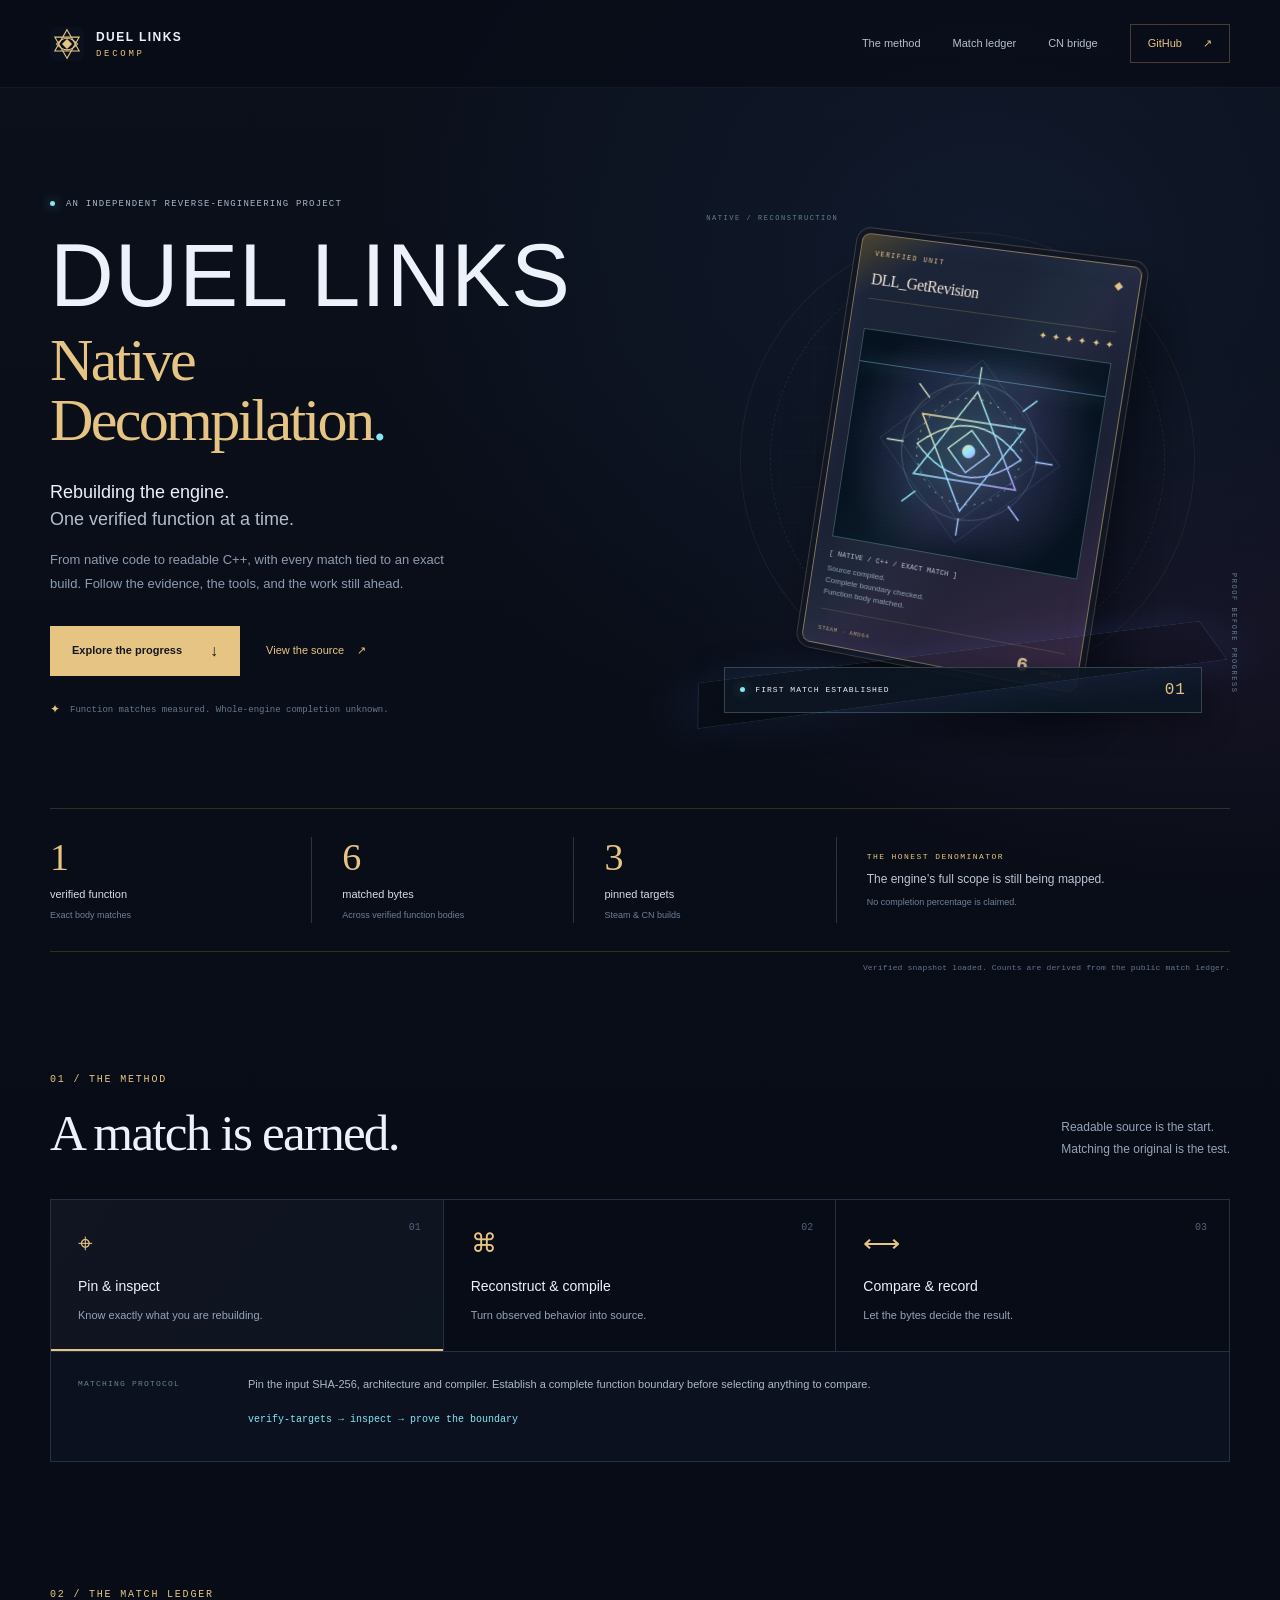
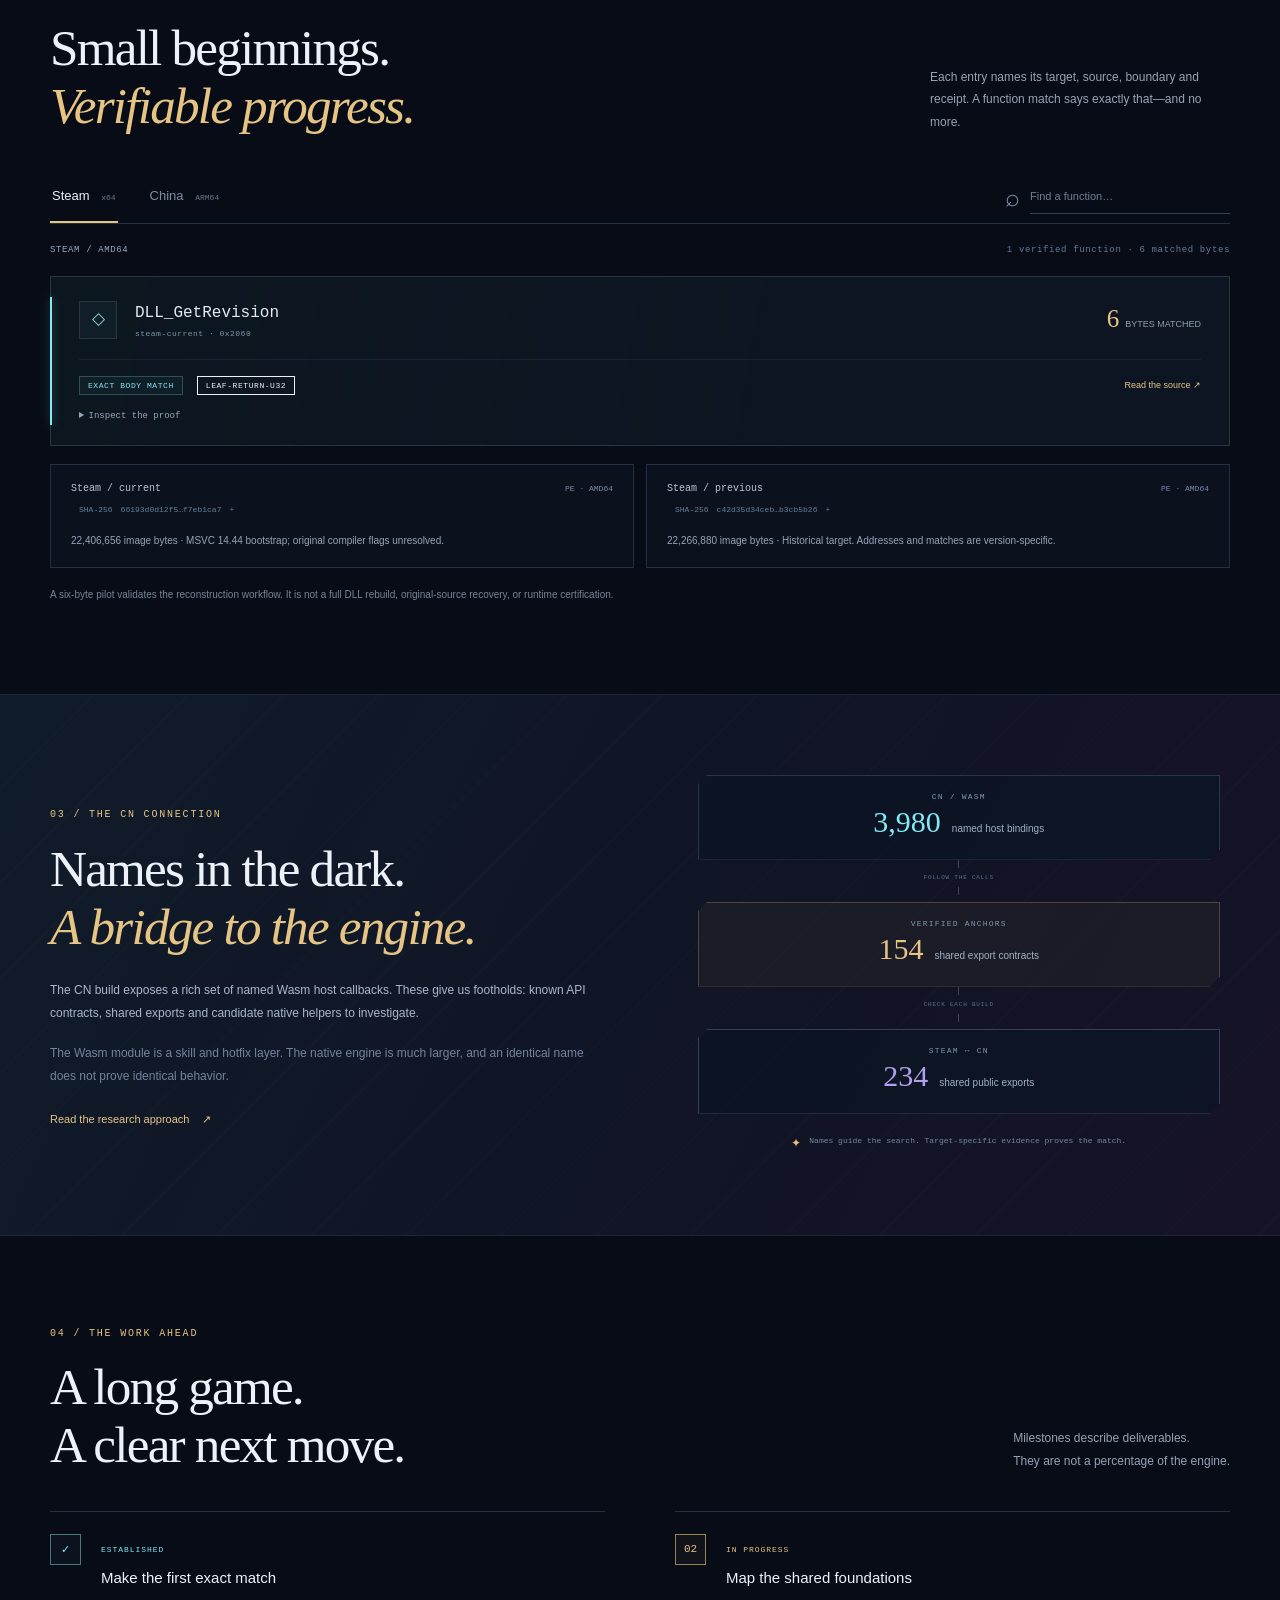
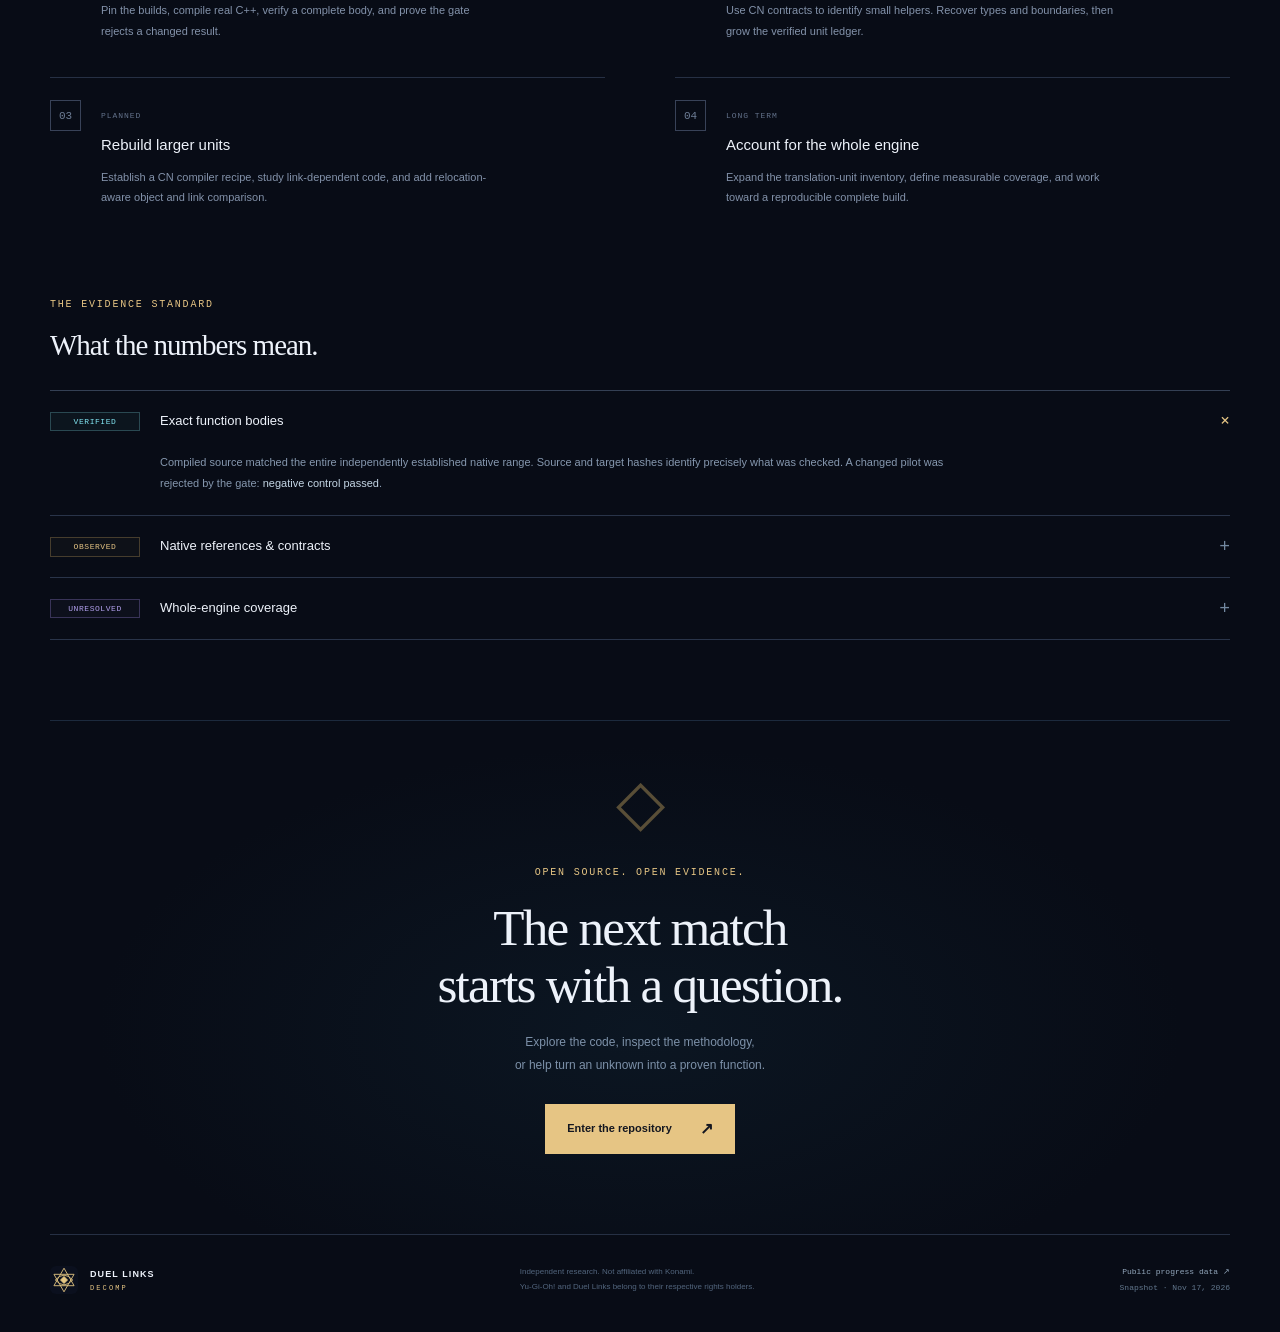
==== site/index.html @ ac3aea59 "Bootstrap native matching and public progress site" ====
<!doctype html>
<html lang="en">
<head>
  <meta charset="utf-8">
  <meta name="viewport" content="width=device-width, initial-scale=1">
  <meta name="theme-color" content="#080c16">
  <meta name="description" content="An independent, evidence-led reconstruction of the Duel Links native engine. Follow exact function matches, pinned targets, and the CN/Wasm research bridge.">
  <title>Duel Links · Native Decompilation</title>
  <link rel="icon" href="./mark.svg" type="image/svg+xml">
  <link rel="stylesheet" href="./style.css">
  <script src="./app.js" defer></script>
</head>
<body>
  <a class="skip-link" href="#main">Skip to content</a>
  <header class="site-header">
    <a class="wordmark" href="#" aria-label="Duel Links Decomp home"><img src="./mark.svg" alt="" width="34" height="34"><span>DUEL LINKS <b>DECOMP</b></span></a>
    <nav aria-label="Main navigation"><a href="#method">The method</a><a href="#ledger">Match ledger</a><a href="#bridge">CN bridge</a><a class="nav-github repo-link" href="https://github.com/ElderLich/Duel-Links-Decomp">GitHub <span aria-hidden="true">↗</span></a></nav>
  </header>

  <main id="main">
    <section class="hero section-shell" aria-labelledby="hero-title">
      <div class="hero-copy">
        <div class="eyebrow"><span class="status-light"></span> An independent reverse-engineering project</div>
        <h1 id="hero-title">DUEL LINKS<span>Native<br>Decompilation<span class="title-period">.</span></span></h1>
        <p class="hero-intro">Rebuilding the engine.<br><strong>One verified function at a time.</strong></p>
        <p class="hero-description">From native code to readable C++, with every match tied to an exact build. Follow the evidence, the tools, and the work still ahead.</p>
        <div class="hero-actions"><a class="button button-gold" href="#ledger">Explore the progress <span aria-hidden="true">↓</span></a><a class="text-link repo-link" href="https://github.com/ElderLich/Duel-Links-Decomp">View the source <span aria-hidden="true">↗</span></a></div>
        <div class="hero-footnote"><span class="tiny-cross" aria-hidden="true">✦</span> Function matches measured. Whole-engine completion unknown.</div>
      </div>
      <div class="hero-art" aria-hidden="true">
        <div class="orbit orbit-one"></div><div class="orbit orbit-two"></div>
        <div class="coordinate coordinate-a">NATIVE / RECONSTRUCTION</div><div class="coordinate coordinate-b">PROOF BEFORE PROGRESS</div>
        <div class="duel-card">
          <div class="card-top"><span>VERIFIED UNIT</span><span class="card-diamond">◆</span></div>
          <div class="card-title">DLL_GetRevision</div>
          <div class="card-stars">✦ ✦ ✦ ✦ ✦ ✦</div>
          <div class="card-illustration">
            <svg viewBox="0 0 300 300" role="presentation"><defs><linearGradient id="sigil" x1="0" y1="0" x2="1" y2="1"><stop stop-color="#f4d995"/><stop offset=".5" stop-color="#8feaff"/><stop offset="1" stop-color="#b59bff"/></linearGradient></defs><g fill="none" stroke="url(#sigil)"><path opacity=".22" d="M20 150 150 20l130 130-130 130zM50 150 150 50l100 100-100 100z"/><circle cx="150" cy="150" r="97" opacity=".35"/><circle cx="150" cy="150" r="75" stroke-dasharray="3 9"/><path d="m150 65 74 128H76z" stroke-width="2"/><path d="m150 235-74-128h148z" stroke-width="2"/><path d="M75 150q75-72 150 0-75 72-150 0Z" stroke-width="2"/><path d="m150 120 30 30-30 30-30-30Z" stroke-width="2"/><circle cx="150" cy="150" r="9" fill="url(#sigil)"/><path d="M150 30v25m0 190v25M30 150h25m190 0h25M65 65l18 18m134 134 18 18M65 235l18-18M217 83l18-18" stroke-width="2"/></g></svg>
            <span class="scan-line"></span>
          </div>
          <div class="card-type">[ NATIVE / C++ / EXACT MATCH ]</div>
          <div class="card-description">Source compiled.<br>Complete boundary checked.<br>Function body matched.</div>
          <div class="card-bottom"><span>STEAM · AMD64</span><strong>6 <small>BYTES</small></strong></div>
        </div>
        <div class="art-label"><span class="status-light"></span><span>FIRST MATCH ESTABLISHED</span><b>01</b></div>
      </div>
    </section>

    <section class="stat-strip section-shell" aria-label="Verified project progress">
      <div><span class="stat-number" id="function-count">—</span><span>verified function<span id="function-plural">s</span></span><small>Exact body matches</small></div>
      <div><span class="stat-number" id="byte-count">—</span><span>matched bytes</span><small>Across verified function bodies</small></div>
      <div><span class="stat-number" id="target-count">—</span><span>pinned targets</span><small>Steam &amp; CN builds</small></div>
      <div class="stat-note"><span class="eyebrow">The honest denominator</span><p>The engine’s full scope is still being mapped.</p><small>No completion percentage is claimed.</small></div>
    </section>
    <p id="load-status" class="load-status section-shell" role="status">Loading the verified progress snapshot…</p>
    <noscript><p class="section-shell load-error">Enable JavaScript to inspect the progress ledger, or <a href="./progress.json">read the public snapshot</a>.</p></noscript>

    <section id="method" class="section-shell content-section">
      <div class="section-heading"><div><span class="eyebrow">01 / The method</span><h2>A match is earned.</h2></div><p>Readable source is the start.<br>Matching the original is the test.</p></div>
      <div class="method-grid" role="tablist" aria-label="Explore the matching workflow">
        <button class="method-step active" id="method-tab-0" role="tab" aria-selected="true" aria-controls="method-detail" tabindex="0" data-step="0"><span class="step-index">01</span><span class="step-icon" aria-hidden="true">⌖</span><strong>Pin &amp; inspect</strong><span>Know exactly what you are rebuilding.</span></button>
        <button class="method-step" id="method-tab-1" role="tab" aria-selected="false" aria-controls="method-detail" tabindex="-1" data-step="1"><span class="step-index">02</span><span class="step-icon" aria-hidden="true">⌘</span><strong>Reconstruct &amp; compile</strong><span>Turn observed behavior into source.</span></button>
        <button class="method-step" id="method-tab-2" role="tab" aria-selected="false" aria-controls="method-detail" tabindex="-1" data-step="2"><span class="step-index">03</span><span class="step-icon" aria-hidden="true">⟷</span><strong>Compare &amp; record</strong><span>Let the bytes decide the result.</span></button>
      </div>
      <div class="method-detail" id="method-detail" role="tabpanel" aria-labelledby="method-tab-0"><span class="terminal-label">MATCHING PROTOCOL</span><p id="method-copy">Pin the input SHA-256, architecture and compiler. Establish a complete function boundary before selecting anything to compare.</p><code id="method-command">verify-targets → inspect → prove the boundary</code></div>
    </section>

    <section id="ledger" class="section-shell content-section ledger-section">
      <div class="section-heading"><div><span class="eyebrow">02 / The match ledger</span><h2>Small beginnings.<br><em>Verifiable progress.</em></h2></div><p>Each entry names its target, source, boundary and receipt. A function match says exactly that—and no more.</p></div>
      <div class="ledger-toolbar"><div class="platform-tabs" role="tablist" aria-label="Choose a platform"><button id="steam-tab" class="active" role="tab" aria-selected="true" aria-controls="platform-panel" data-platform="steam">Steam <span>x64</span></button><button id="cn-tab" role="tab" aria-selected="false" aria-controls="platform-panel" tabindex="-1" data-platform="cn">China <span>ARM64</span></button></div><label class="search-box"><span aria-hidden="true">⌕</span><span class="sr-only">Search verified functions</span><input id="unit-search" type="search" placeholder="Find a function…" autocomplete="off"></label></div>
      <div id="platform-panel" role="tabpanel" aria-labelledby="steam-tab">
        <div class="platform-context"><span id="platform-title">Steam / AMD64</span><span id="platform-status">Loading verified units</span></div>
        <div id="unit-list" class="unit-list" aria-live="polite"></div>
        <div id="target-list" class="target-list"></div>
      </div>
      <p class="ledger-note">A six-byte pilot validates the reconstruction workflow. It is not a full DLL rebuild, original-source recovery, or runtime certification.</p>
    </section>

    <section id="bridge" class="bridge-section">
      <div class="section-shell bridge-layout">
        <div class="bridge-copy"><span class="eyebrow">03 / The CN connection</span><h2>Names in the dark.<br><em>A bridge to the engine.</em></h2><p>The CN build exposes a rich set of named Wasm host callbacks. These give us footholds: known API contracts, shared exports and candidate native helpers to investigate.</p><p class="muted">The Wasm module is a skill and hotfix layer. The native engine is much larger, and an identical name does not prove identical behavior.</p><a class="text-link repo-doc-link" data-repo-path="README.md" href="https://github.com/ElderLich/Duel-Links-Decomp/blob/main/README.md">Read the research approach <span aria-hidden="true">↗</span></a></div>
        <div class="bridge-map" aria-label="CN to Steam evidence bridge"><div class="bridge-node node-wasm"><span class="node-id">CN / WASM</span><strong id="binding-count">—</strong><span>named host bindings</span></div><div class="bridge-connector"><span></span><small>FOLLOW THE CALLS</small><span></span></div><div class="bridge-node node-contract"><span class="node-id">VERIFIED ANCHORS</span><strong id="contract-count">—</strong><span>shared export contracts</span></div><div class="bridge-connector"><span></span><small>CHECK EACH BUILD</small><span></span></div><div class="bridge-node node-native"><span class="node-id">STEAM ↔ CN</span><strong id="export-count">—</strong><span>shared public exports</span></div><p class="bridge-caption"><span class="tiny-cross">✦</span> Names guide the search. Target-specific evidence proves the match.</p></div>
      </div>
    </section>

    <section id="roadmap" class="section-shell content-section roadmap-section">
      <div class="section-heading"><div><span class="eyebrow">04 / The work ahead</span><h2>A long game.<br>A clear next move.</h2></div><p>Milestones describe deliverables.<br>They are not a percentage of the engine.</p></div>
      <ol class="roadmap"><li class="done"><span class="roadmap-marker">✓</span><div><span class="phase-label">Established</span><h3>Make the first exact match</h3><p>Pin the builds, compile real C++, verify a complete body, and prove the gate rejects a changed result.</p></div></li><li class="current"><span class="roadmap-marker">02</span><div><span class="phase-label">In progress</span><h3>Map the shared foundations</h3><p>Use CN contracts to identify small helpers. Recover types and boundaries, then grow the verified unit ledger.</p></div></li><li><span class="roadmap-marker">03</span><div><span class="phase-label">Planned</span><h3>Rebuild larger units</h3><p>Establish a CN compiler recipe, study link-dependent code, and add relocation-aware object and link comparison.</p></div></li><li><span class="roadmap-marker">04</span><div><span class="phase-label">Long term</span><h3>Account for the whole engine</h3><p>Expand the translation-unit inventory, define measurable coverage, and work toward a reproducible complete build.</p></div></li></ol>
    </section>

    <section class="section-shell evidence-section" aria-labelledby="evidence-title"><div class="section-heading compact"><div><span class="eyebrow">The evidence standard</span><h2 id="evidence-title">What the numbers mean.</h2></div></div><div class="evidence-ledger"><details open><summary><span class="badge badge-cyan">Verified</span>Exact function bodies<span class="expand-icon">+</span></summary><p>Compiled source matched the entire independently established native range. Source and target hashes identify precisely what was checked. A changed pilot was rejected by the gate: <strong id="negative-status">checking receipt</strong>.</p></details><details><summary><span class="badge badge-gold">Observed</span>Native references &amp; contracts<span class="expand-icon">+</span></summary><p>The reviewed selector table recovered <strong id="reference-count">—</strong> card IDs absent from the earlier comparison view. These are decoded references, not newly certified effects, new releases, or restored C++ functions.</p></details><details><summary><span class="badge badge-purple">Unresolved</span>Whole-engine coverage<span class="expand-icon">+</span></summary><p>The total function inventory, original build recipes and full runtime behavior remain unresolved. No overall completion percentage is published until a defensible denominator exists.</p></details></div></section>

    <section class="section-shell closing-section"><div class="closing-sigil" aria-hidden="true">◇</div><span class="eyebrow">Open source. Open evidence.</span><h2>The next match<br>starts with a question.</h2><p>Explore the code, inspect the methodology,<br>or help turn an unknown into a proven function.</p><a class="button button-gold repo-link" href="https://github.com/ElderLich/Duel-Links-Decomp">Enter the repository <span aria-hidden="true">↗</span></a></section>
  </main>
  <footer class="site-footer section-shell"><a class="wordmark" href="#"><img src="./mark.svg" alt="" width="28" height="28"><span>DUEL LINKS <b>DECOMP</b></span></a><p>Independent research. Not affiliated with Konami.<br>Yu-Gi-Oh! and Duel Links belong to their respective rights holders.</p><div><a href="./progress.json">Public progress data ↗</a><span id="updated-at">Snapshot loading</span></div></footer>
</body>
</html>
---- site/style.css ----
@charset "UTF-8";
:root{color-scheme:dark;--bg:#080c16;--panel:#0e1523;--line:#243043;--muted:#96a3b8;--text:#edf2fa;--gold:#e6c584;--gold-deep:#917346;--cyan:#83e7f4;--purple:#b2a0ed;--mono:Consolas,"SFMono-Regular",monospace;--sans:Inter,"Segoe UI",Arial,sans-serif;--serif:Georgia,"Times New Roman",serif}
*{box-sizing:border-box}html{scroll-behavior:smooth;scroll-padding-top:95px}body{margin:0;background:var(--bg);color:var(--text);font:16px/1.6 var(--sans);-webkit-font-smoothing:antialiased}body:before{content:"";position:absolute;inset:0 0 auto;height:1100px;z-index:-1;background:radial-gradient(ellipse at 77% 24%,#17253f80,transparent 45%),radial-gradient(ellipse at 96% 58%,#36214344,transparent 31%),linear-gradient(#0b101b,#080c16)}a{color:inherit;text-decoration:none}button,input{font:inherit}button{cursor:pointer}button,a,input,summary{touch-action:manipulation}button:focus-visible,a:focus-visible,input:focus-visible,summary:focus-visible{outline:2px solid var(--cyan);outline-offset:5px}button{color:inherit}img,svg{display:block;max-width:100%}h1,h2,h3,p{margin:0}h2{font:500 clamp(2.1rem,4vw,3.2rem)/1.12 var(--serif);letter-spacing:-.035em}h2 em{color:var(--gold);font-weight:400}p{color:var(--muted)}.section-shell{width:min(1180px,calc(100% - 100px));margin-inline:auto}.eyebrow{font:10px/1.6 var(--mono);letter-spacing:.18em;text-transform:uppercase;color:var(--gold)}.site-header{height:88px;display:flex;align-items:center;justify-content:space-between;padding:0 max(50px,calc((100vw - 1320px)/2));border-bottom:1px solid #8596ae16;background:#080c16bc;gap:32px}.wordmark{display:flex;align-items:center;gap:12px;white-space:nowrap;font-size:12px;letter-spacing:.12em;font-weight:700}.wordmark b{display:block;color:var(--gold);font:9px var(--mono);letter-spacing:.3em;margin-top:2px}.site-header nav{display:flex;align-items:center;gap:32px;font-size:11px;color:#b6bfce}.site-header nav a:hover{color:var(--gold)}.site-header .nav-github{border:1px solid #8e754b77;padding:10px 17px;color:var(--gold)}.nav-github span{margin-left:18px}.hero{min-height:720px;padding:100px 0 78px;display:grid;grid-template-columns:1.14fr 1fr;align-items:center;gap:55px}.hero .eyebrow{display:flex;gap:11px;align-items:center;margin-bottom:22px;color:#a8b7c8;letter-spacing:.13em;font-size:9px}.status-light{display:inline-block;width:5px;height:5px;background:var(--cyan);border-radius:50%;box-shadow:0 0 12px #83e7f4a0;flex-shrink:0}h1{font-family:Impact,"Arial Narrow",var(--sans);font-size:clamp(3.8rem,6.9vw,6rem);letter-spacing:.01em;line-height:.98;font-weight:500}h1>span{display:block;font:500 clamp(2.7rem,4.7vw,4.2rem)/1.01 var(--serif);letter-spacing:-.045em;color:var(--gold);margin-top:10px}.title-period{color:var(--cyan)}.hero-intro{font-size:18px;line-height:1.5;margin-top:28px;color:var(--text)}.hero-intro strong{font-weight:400;color:#b4bfce}.hero-description{max-width:405px;font-size:13px;line-height:1.85;margin-top:15px;color:#8f9bb0}.hero-actions{display:flex;align-items:center;gap:26px;margin-top:30px}.button{display:inline-flex;justify-content:center;align-items:center;gap:28px;font-size:11px;font-weight:650;min-height:44px;padding:11px 21px;transition:background .2s,transform .2s}.button-gold{background:var(--gold);color:#141720;border:1px solid var(--gold)}.button-gold:hover{background:#f1dbaa;transform:translateY(-2px)}.button span{font-size:16px}.text-link{color:var(--gold);font-size:11px;display:inline-flex;gap:13px;align-items:center}.text-link:hover{text-decoration:underline;text-underline-offset:5px}.hero-footnote{display:flex;gap:10px;align-items:center;margin-top:24px;font:9px/1.8 var(--mono);color:#66788d}.tiny-cross{font-size:12px;color:var(--gold)}.hero-art{position:relative;height:515px;display:flex;justify-content:center;align-items:center;perspective:1100px}.hero-art:before{content:"";position:absolute;inset:-30px;background-image:linear-gradient(#7694b00d 1px,transparent 1px),linear-gradient(90deg,#7694b00d 1px,transparent 1px);background-size:35px 35px;mask-image:radial-gradient(ellipse,#000 15%,transparent 70%)}.hero-art:after{content:"";position:absolute;inset:auto 0 10px;height:70px;border:1px solid #80d0e322;transform:rotateX(65deg) rotateZ(-12deg);box-shadow:0 0 60px #586ed829}.orbit{position:absolute;width:455px;height:455px;border:1px solid #bfb07e16;border-radius:50%;transform:rotate(-25deg);pointer-events:none}.orbit:before,.orbit:after{content:"";position:absolute;background:var(--gold);width:4px;height:4px;left:50%;top:0;box-shadow:0 0 12px var(--gold)}.orbit:after{top:auto;bottom:0;background:var(--cyan)}.orbit-two{width:395px;height:395px;border-style:dashed;border-color:#83e7f419;transform:rotate(20deg)}.coordinate{position:absolute;font:7px var(--mono);letter-spacing:.22em;color:#66818f}.coordinate-a{top:12px;left:2px}.coordinate-b{bottom:23px;right:-8px;writing-mode:vertical-rl}.duel-card{position:relative;width:285px;height:422px;transform:rotateY(-10deg) rotateZ(9deg);padding:15px;border:1px solid #d0b16e90;border-radius:9px;background:linear-gradient(145deg,#49422d 0%,#1c2538 11%,#1b2032 60%,#3a2a45 100%);box-shadow:0 0 0 5px #101624,0 0 0 6px #d3b57840,20px 30px 60px #02040ab0,inset 0 0 30px #a5a4fd0a;transition:transform .6s}.hero-art:hover .duel-card{transform:rotateY(-3deg) rotateZ(5deg)}.duel-card:after{content:"";pointer-events:none;position:absolute;inset:0;background:linear-gradient(120deg,transparent 33%,#81f0fc0b 46%,#c3a7f20e 52%,transparent 65%);border-radius:inherit}.card-top{display:flex;justify-content:space-between;font:7px var(--mono);letter-spacing:.2em;color:var(--gold)}.card-diamond{font-size:11px;line-height:1}.card-title{font:16px var(--serif);color:#efe6d4;letter-spacing:-.03em;border-bottom:1px solid #ab945549;padding:10px 0}.card-stars{font-size:10px;letter-spacing:.12em;text-align:right;color:#e4c782;margin:5px 0 9px}.card-illustration{height:215px;position:relative;overflow:hidden;background:radial-gradient(circle at 50% 50%,#508fa43b 0%,#1e294a80 45%,#07131f 80%);border:1px solid #6d96a175;box-shadow:inset 0 0 30px #061322}.card-illustration:before{content:"";position:absolute;inset:0;background:repeating-linear-gradient(0deg,transparent,transparent 3px,#b2e4f004 4px);z-index:1}.card-illustration svg{width:100%;height:100%;filter:drop-shadow(0 0 7px #82dcff45)}.scan-line{position:absolute;top:15%;left:0;right:0;height:1px;background:#8cd5fa6b;box-shadow:0 0 18px #8cd5fa;animation:scan 8s ease-in-out infinite}.card-type{margin:13px 0 6px;font:7px var(--mono);letter-spacing:.04em;color:#c2c5d5}.card-description{font-size:8px;color:#90a2b5;line-height:1.5}.card-bottom{display:flex;justify-content:space-between;align-items:center;border-top:1px solid #ac90603b;margin-top:11px;padding-top:9px;font:6px var(--mono);letter-spacing:.1em;color:#b5a17a}.card-bottom strong{font-size:20px;color:#e0cc9e;line-height:1}.card-bottom small{font-size:6px;font-weight:400}.art-label{position:absolute;bottom:4px;left:20px;right:28px;background:#0d1723e8;border:1px solid #314450;display:flex;align-items:center;gap:10px;padding:13px 15px;font:8px var(--mono);letter-spacing:.13em;box-shadow:0 8px 30px #02050880}.art-label b{margin-left:auto;color:var(--gold);font-size:16px;font-weight:400}.stat-strip{display:grid;grid-template-columns:1fr 1fr 1fr 1.5fr;border-top:1px solid #9c895744;border-bottom:1px solid #9c895744;padding:28px 0}.stat-strip>div{padding:0 30px;border-right:1px solid #293545;display:flex;flex-direction:column;justify-content:center}.stat-strip>div:first-child{padding-left:0}.stat-strip>div:last-child{border:0;padding-right:0}.stat-number{font:38px/1.1 var(--serif);color:var(--gold);margin-bottom:7px}.stat-strip>div>span:not(.stat-number):not(.eyebrow){font-size:11px;color:#d5ddea}.stat-strip small{font-size:9px;color:#6f8098;margin-top:6px;line-height:1.5}.stat-note p{font-size:12px;color:#bac5d6;line-height:1.7;margin-top:6px;max-width:240px}.stat-note .eyebrow{font-size:8px}.load-status{text-align:right;min-height:30px;font:8px/1.7 var(--mono);letter-spacing:.02em;color:#64738b;padding-top:9px}.load-error{color:#e5ac95}.content-section{padding:90px 0}.section-heading{display:flex;justify-content:space-between;gap:40px;align-items:flex-end;margin-bottom:38px}.section-heading .eyebrow{display:block;margin-bottom:16px}.section-heading>p{font-size:12px;max-width:300px;line-height:1.9}.method-grid{display:grid;grid-template-columns:repeat(3,1fr);border:1px solid var(--line)}.method-step{appearance:none;text-align:left;position:relative;padding:30px 27px 27px;background:transparent;border:0;border-right:1px solid var(--line);display:flex;flex-direction:column;transition:background .25s}.method-step:last-child{border-right:0}.method-step:after{content:"";position:absolute;bottom:0;left:0;right:0;height:2px;background:transparent}.method-step.active{background:linear-gradient(130deg,#21233360,#17283750)}.method-step.active:after{background:var(--gold)}.method-step:hover{background:#152030}.step-index{position:absolute;right:22px;top:22px;font:10px var(--mono);color:#52617a}.step-icon{font-size:26px;color:var(--gold);margin-bottom:19px;line-height:1}.method-step strong{font-size:14px;font-weight:500;margin-bottom:9px}.method-step>span:last-child{font-size:11px;color:var(--muted)}.method-detail{background:#0b111e;border:1px solid var(--line);border-top:0;padding:23px 27px;display:grid;grid-template-columns:150px 1fr;gap:7px 20px;min-height:110px}.terminal-label{grid-row:span 2;color:#698093;font:8px/1.6 var(--mono);letter-spacing:.15em;padding-top:3px}.method-detail p{font-size:11px;line-height:1.7;color:#adb9c9;max-width:760px}.method-detail code{font:10px/1.6 var(--mono);color:var(--cyan)}.ledger-section{padding-top:35px}.ledger-toolbar{display:flex;justify-content:space-between;gap:25px;align-items:center;border-bottom:1px solid var(--line)}.platform-tabs{display:flex;gap:30px}.platform-tabs button{background:none;border:0;border-bottom:2px solid transparent;padding:14px 2px;color:#7c8ca5;font-size:13px}.platform-tabs button.active{color:var(--text);border-bottom-color:var(--gold)}.platform-tabs span{font:8px var(--mono);color:#677a93;margin-left:8px}.search-box{display:flex;align-items:center;gap:10px;color:#7d91a9}.search-box>span:first-child{font-size:25px}.search-box input{color:#cbd7e9;background:none;border:0;border-bottom:1px solid #344255;padding:7px 0;font-size:11px;width:200px;outline-offset:3px}.search-box input::placeholder{color:#6e809c}.platform-context{display:flex;align-items:center;justify-content:space-between;padding:21px 0;font:9px var(--mono);color:#657a95;letter-spacing:.07em}.platform-context>span:first-child{color:#99a9c0;text-transform:uppercase}.unit{border:1px solid #47626a72;background:linear-gradient(100deg,#11222a7a,#0d1522 64%);padding:24px 28px;position:relative}.unit:before{content:"";width:2px;background:var(--cyan);position:absolute;left:-1px;top:20px;bottom:20px;box-shadow:0 0 10px #83e7f466}.unit+.unit{margin-top:12px}.unit-header{display:grid;grid-template-columns:1fr auto;gap:15px;align-items:center}.unit-heading{display:flex;align-items:center;gap:18px}.unit-symbol{color:#8bd8df;border:1px solid #506e724f;background:#77d6e20a;padding:7px;font:17px var(--mono);width:38px;height:38px;text-align:center;line-height:22px}.unit h3{font:16px/1.5 var(--mono);color:#e1ebf4;font-weight:400;overflow-wrap:anywhere}.unit-subtitle{font:8px var(--mono);color:#7d96a9;margin-top:4px;letter-spacing:.06em}.unit-measure{text-align:right}.unit-measure strong{font:25px var(--serif);color:var(--gold)}.unit-measure small{font-size:9px;color:#8d9eaf;margin-left:6px}.unit-meta{display:flex;align-items:center;gap:14px;margin-top:20px;padding-top:16px;border-top:1px solid #2c42515c;flex-wrap:wrap}.badge{display:inline-flex;align-items:center;font:8px var(--mono);letter-spacing:.07em;text-transform:uppercase;padding:4px 8px;border:1px solid;line-height:1.2;white-space:nowrap}.badge-cyan{color:var(--cyan);border-color:#5b9ca462;background:#66d7e80a}.badge-gold{color:var(--gold);border-color:#a688525e;background:#b2995809}.badge-purple{color:var(--purple);border-color:#8572bd5e;background:#8572bd09}.unit-meta .text-link{margin-left:auto;font-size:9px}.unit details{margin-top:16px}.unit details summary{font:9px var(--mono);color:#94a6bd;cursor:pointer;width:fit-content}.unit details[open] summary{color:var(--gold);margin-bottom:17px}.proof-grid{display:grid;grid-template-columns:120px 1fr;gap:10px;font:9px/1.6 var(--mono);padding:17px;background:#070d1780}.proof-grid dt{color:#7588a0}.proof-grid dd{margin:0;color:#aebed1;overflow-wrap:anywhere}.proof-grid a{color:var(--cyan)}.proof-grid a:hover{text-decoration:underline}.empty-state{padding:45px 30px;border:1px dashed #394455;background:linear-gradient(120deg,#141928,#0a101b);text-align:center}.empty-state .empty-glyph{font:30px var(--serif);color:var(--gold);margin-bottom:12px}.empty-state h3{font:19px var(--serif);margin-bottom:10px}.empty-state p{font-size:11px;line-height:1.8;max-width:450px;margin:auto}.target-list{display:grid;grid-template-columns:1fr 1fr;gap:12px;margin-top:18px}.target{background:#0b121e;border:1px solid #233043;padding:18px 20px}.target-header{display:flex;justify-content:space-between;gap:15px;align-items:center;margin-bottom:9px}.target h3{font:10px var(--mono);font-weight:400;color:#b8c4d3}.target-format{font:8px var(--mono);color:#7c8ca6}.target p{font-size:10px;line-height:1.7;margin-top:13px}.hash-toggle{display:block;appearance:none;background:none;color:var(--gold);padding:0;border:0;font:9px/1.7 var(--mono);text-align:left;max-width:100%;overflow-wrap:anywhere}.hash-toggle:hover{color:#f4dba6}.hash-toggle span{display:inline-block;color:#667f99;margin-left:8px;font-size:8px}.ledger-note{font-size:10px;color:#74859a;margin-top:18px;max-width:780px;line-height:1.8}.bridge-section{background:linear-gradient(115deg,#101b2a,#111424 64%,#171327);border-block:1px solid #27334b88;position:relative;overflow:hidden;padding:80px 0}.bridge-section:before{content:"";position:absolute;inset:0;background:repeating-linear-gradient(135deg,transparent 0,transparent 65px,#a3b5e605 66px,#a3b5e605 67px);pointer-events:none}.bridge-layout{position:relative;display:grid;grid-template-columns:1fr 1fr;gap:95px;align-items:center}.bridge-copy h2{margin:16px 0 24px}.bridge-copy>p{font-size:12px;line-height:1.9;margin-bottom:17px;color:#a9b7cc}.bridge-copy .muted{color:#73849e}.bridge-copy .text-link{margin-top:7px}.bridge-map{position:relative;display:flex;flex-direction:column;align-items:center;padding:0 10px}.bridge-node{width:100%;text-align:center;border:1px solid #526a7b67;padding:16px;background:#0b1523b0;clip-path:polygon(10px 0,100% 0,100% calc(100% - 10px),calc(100% - 10px) 100%,0 100%,0 10px)}.node-id{display:block;font:8px var(--mono);letter-spacing:.15em;color:#7e98b0}.bridge-node strong{font:30px/1.4 var(--serif);display:inline-block;color:var(--cyan);margin-right:11px}.bridge-node>span:last-child{font-size:10px;color:#9eb1c5}.node-contract{border-color:#a48e585c;background:#25242b80}.node-contract strong{color:var(--gold)}.node-native{border-color:#9080b45e}.node-native strong{color:var(--purple)}.bridge-connector{display:flex;flex-direction:column;align-items:center;gap:6px;height:42px}.bridge-connector span{display:block;width:1px;height:8px;background:#7986aa70}.bridge-connector small{font:6px var(--mono);color:#59738c;letter-spacing:.13em}.bridge-caption{font:8px/1.8 var(--mono);color:#7289a1;display:flex;gap:8px;margin-top:20px;text-align:center}.roadmap{list-style:none;margin:0;padding:0;display:grid;grid-template-columns:1fr 1fr;gap:36px 70px}.roadmap li{display:flex;gap:20px;position:relative;border-top:1px solid #263044;padding-top:22px}.roadmap-marker{font:11px var(--mono);border:1px solid #384258;color:#6e7e96;width:31px;height:31px;display:flex;justify-content:center;align-items:center;flex-shrink:0}.done .roadmap-marker{color:var(--cyan);border-color:#47787e;background:#70bdc60b}.current .roadmap-marker{color:var(--gold);border-color:#9c824d;background:#bba4610a}.phase-label{font:8px var(--mono);text-transform:uppercase;letter-spacing:.12em;color:#63728b}.done .phase-label{color:var(--cyan)}.current .phase-label{color:var(--gold)}.roadmap h3{font-size:15px;font-weight:500;margin:7px 0 10px}.roadmap p{font-size:11px;line-height:1.85;color:#8392aa;max-width:390px}.evidence-section{padding-top:0;padding-bottom:80px}.compact{margin-bottom:28px}.compact h2{font-size:29px}.evidence-ledger{border-top:1px solid #344054}.evidence-ledger details{border-bottom:1px solid #293449}.evidence-ledger summary{display:flex;gap:20px;align-items:center;padding:20px 0;list-style:none;cursor:pointer;font-size:13px}.evidence-ledger summary::-webkit-details-marker{display:none}.evidence-ledger .badge{width:90px;justify-content:center}.expand-icon{font:18px var(--mono);margin-left:auto;color:#7288a0}.evidence-ledger details[open] .expand-icon{transform:rotate(45deg);color:var(--gold)}.evidence-ledger details p{font-size:11px;line-height:1.9;padding:0 38px 22px 110px;max-width:950px;color:#8698af}.evidence-ledger details strong{font-weight:500;color:#c4d6e5}.closing-section{text-align:center;padding:50px 0 80px;position:relative;border-top:1px solid #1c2a3d}.closing-section:before{content:"";position:absolute;inset:0;z-index:-1;background:radial-gradient(ellipse at 50% 60%,#10233270,transparent 65%)}.closing-sigil{font:64px/1 var(--serif);color:#c7a7626b;margin-bottom:22px}.closing-section h2{margin:16px 0 18px;font-size:clamp(2.2rem,4vw,3.6rem)}.closing-section p{font-size:12px;line-height:1.9;color:#7d91a9}.closing-section .button{margin-top:27px}.site-footer{border-top:1px solid #263044;padding-block:29px 36px;display:flex;justify-content:space-between;gap:35px;align-items:center}.site-footer p{font-size:8px;line-height:1.8;color:#52657d}.site-footer>div{display:flex;flex-direction:column;text-align:right;font:8px/2 var(--mono);color:#62778d}.site-footer>div a{color:#93a7bc}.site-footer .wordmark{font-size:9px}.site-footer .wordmark b{font-size:7px}.skip-link{position:fixed;top:-100px;left:15px;padding:9px 15px;background:var(--gold);color:#101722;z-index:20;font-size:12px}.skip-link:focus{top:15px}.sr-only{position:absolute;width:1px;height:1px;padding:0;margin:-1px;overflow:hidden;clip:rect(0,0,0,0);white-space:nowrap;border:0}@keyframes scan{0%,100%{top:15%;opacity:0}15%,85%{opacity:.6}50%{top:85%;opacity:.3}}
@media(min-width:1500px){.hero{min-height:760px;padding-block:115px 100px}.hero-art{transform:scale(1.08)}}
@media(max-width:1050px){.section-shell{width:calc(100% - 64px)}.site-header{padding-inline:32px}.site-header nav{gap:20px}.hero{gap:25px;min-height:660px;padding-top:75px}.hero-art{transform:scale(.9);transform-origin:center}.hero-actions{gap:16px}.stat-strip>div{padding-inline:20px}.stat-note p{font-size:11px}.bridge-layout{gap:45px}.hero h1{font-size:5.2rem}.hero h1>span{font-size:3.4rem}.roadmap{gap:32px 40px}.coordinate-a{left:-12px}.site-footer{gap:25px}}
@media(max-width:800px){.hero{grid-template-columns:1fr 1fr;gap:5px;min-height:610px;padding-block:60px}.hero-art{height:450px;transform:scale(.78);transform-origin:center left;width:400px;margin-left:5px}.hero h1{font-size:4.5rem}.hero h1>span{font-size:2.9rem}.hero-intro{font-size:16px}.hero-description{font-size:11px;max-width:330px}.hero-actions{flex-direction:column;align-items:flex-start;gap:15px}.hero-footnote{font-size:7px;max-width:275px}.hero .eyebrow{font-size:7px;letter-spacing:.08em;max-width:265px}.site-header nav>a:not(.nav-github){display:none}.stat-strip{grid-template-columns:1fr 1fr 1fr}.stat-note{grid-column:1/-1;margin-top:22px;padding:20px 0 0!important;border-top:1px solid #2b3648!important;display:flex!important;flex-direction:row!important;justify-content:space-between!important;align-items:center;gap:15px}.stat-note p{max-width:none;margin:0;font-size:10px}.stat-note small{margin:0;font-size:8px}.stat-strip>div:nth-child(3){border:0}.section-heading{gap:28px}.section-heading>p{max-width:250px;font-size:11px}.content-section{padding-block:70px}.ledger-section{padding-top:20px}.method-step{padding:26px 20px}.method-step strong{font-size:12px}.method-step>span:last-child{font-size:10px}.method-detail{grid-template-columns:1fr;gap:10px}.terminal-label{grid-row:auto}.bridge-layout{grid-template-columns:1fr;gap:40px}.bridge-copy{max-width:590px}.bridge-map{max-width:550px;width:100%;margin:auto}.bridge-section{padding-block:65px}.bridge-node{padding:13px}.bridge-node strong{font-size:27px}.bridge-connector{height:36px}.bridge-caption{font-size:7px}.site-footer{flex-wrap:wrap}.site-footer>div{margin-left:auto}.site-footer p{order:3;width:100%;font-size:8px}.search-box input{width:160px}.target p{font-size:9px}}
@media(max-width:600px){.section-shell{width:calc(100% - 40px)}.site-header{height:72px;padding-inline:20px}.wordmark{font-size:10px;gap:8px}.wordmark img{width:29px;height:29px}.site-header .nav-github{font-size:10px;padding:8px 12px}.nav-github span{margin-left:8px}.hero{display:flex;flex-direction:column;padding:53px 0 30px;gap:18px;align-items:stretch;overflow:hidden}.hero-copy{position:relative;z-index:1}.hero h1{font-size:4.9rem}.hero h1>span{font-size:3.55rem}.hero-intro{margin-top:25px;font-size:17px}.hero-description{font-size:12px;max-width:360px}.hero .eyebrow{font-size:7px;max-width:none}.hero-actions{flex-direction:row;align-items:center;gap:20px;margin-top:26px}.button{font-size:10px;gap:20px;padding:10px 17px;min-height:43px}.text-link{font-size:10px}.hero-footnote{font-size:8px;max-width:350px;margin-top:20px}.hero-art{height:405px;transform:scale(.82);transform-origin:top center;width:100%;margin:18px 0 -45px}.duel-card{transform:rotateY(-7deg) rotateZ(7deg)}.orbit{width:385px;height:385px}.orbit-two{width:335px;height:335px}.art-label{left:0;right:0;bottom:-27px}.coordinate-a{top:-10px;left:0}.coordinate-b{right:-12px;bottom:10px}.stat-strip{padding-top:25px;padding-bottom:20px}.stat-strip>div{padding-inline:14px}.stat-number{font-size:32px}.stat-strip>div>span:not(.stat-number):not(.eyebrow){font-size:9px}.stat-strip small{font-size:8px;max-width:100px}.stat-note{align-items:flex-start!important;flex-direction:column!important;gap:8px;margin-top:20px}.stat-note small{max-width:none;font-size:8px}.stat-note p{font-size:11px}.stat-note .eyebrow{font-size:8px}.load-status{font-size:7px;text-align:left;padding-top:12px;min-height:0}.content-section{padding-block:60px}.section-heading{display:block;margin-bottom:28px}.section-heading .eyebrow{font-size:9px;margin-bottom:14px}.section-heading>p{font-size:11px;line-height:1.8;margin-top:20px;max-width:350px}.section-heading>p br{display:none}h2{font-size:2.3rem}.method-grid{grid-template-columns:1fr}.method-step{padding:21px 22px 21px 65px;border-right:0;border-bottom:1px solid var(--line)}.method-step:last-child{border-bottom:0}.step-icon{position:absolute;left:23px;top:25px;margin:0;font-size:22px}.step-index{right:18px;top:22px;font-size:9px}.method-step strong{font-size:13px;margin-bottom:5px}.method-step>span:last-child{font-size:10px;max-width:230px}.method-step.active:after{right:auto;top:0;bottom:0;left:0;width:2px;height:auto}.method-detail{padding:20px 22px;min-height:150px}.method-detail p{font-size:10px}.method-detail code{font-size:8px}.ledger-section{padding-top:0}.ledger-toolbar{align-items:flex-start;flex-direction:column;gap:9px}.platform-tabs{width:100%;gap:30px}.platform-tabs button{font-size:12px;padding-top:7px}.search-box{width:100%;padding-bottom:12px}.search-box input{width:100%;font-size:11px;border:1px solid #29364a;padding:9px 12px;background:#0c1422}.search-box>span:first-child{font-size:21px}.platform-context{font-size:8px;gap:10px;align-items:flex-start;padding-block:19px}.platform-context>span:last-child{text-align:right;max-width:150px}.unit{padding:20px 16px}.unit-heading{gap:12px}.unit h3{font-size:12px}.unit-symbol{height:32px;width:32px;line-height:18px;font-size:14px;padding:6px}.unit-measure strong{font-size:22px}.unit-measure small{display:block;margin-left:0;font-size:8px;margin-top:4px}.unit-meta{gap:9px}.unit-meta .text-link{font-size:8px}.badge{font-size:7px;padding:4px 6px}.proof-grid{grid-template-columns:1fr;gap:4px;padding:12px;font-size:8px}.proof-grid dd{margin-bottom:9px}.target-list{grid-template-columns:1fr}.target{padding:17px}.target p{font-size:10px}.ledger-note{font-size:9px;line-height:1.8}.bridge-section{padding-block:55px}.bridge-copy h2{font-size:2.3rem}.bridge-copy>p{font-size:11px}.bridge-layout{gap:30px}.bridge-map{padding:0}.bridge-node>span:last-child{font-size:9px}.bridge-caption{max-width:285px;font-size:7px}.roadmap{grid-template-columns:1fr;gap:27px}.roadmap li{gap:17px;padding-top:20px}.roadmap h3{font-size:14px}.roadmap p{font-size:11px}.roadmap-marker{width:28px;height:28px;font-size:10px}.phase-label{font-size:8px}.compact h2{font-size:29px}.evidence-section{padding-bottom:55px}.evidence-ledger summary{font-size:11px;gap:11px;padding:17px 0}.evidence-ledger .badge{width:78px;font-size:7px}.evidence-ledger details p{padding:0 12px 20px 0;font-size:10px}.closing-section{padding:35px 0 55px}.closing-sigil{font-size:50px;margin-bottom:16px}.closing-section h2{font-size:2.6rem}.closing-section p{font-size:11px}.site-footer{padding-block:25px 28px;gap:20px}.site-footer .wordmark{font-size:8px}.site-footer .wordmark img{width:25px}.site-footer>div{font-size:7px}.site-footer p{font-size:7px}}
@media(prefers-reduced-motion:reduce){html{scroll-behavior:auto}*{animation:none!important;transition:none!important}.hero-art:hover .duel-card{transform:rotateY(-10deg) rotateZ(9deg)}}
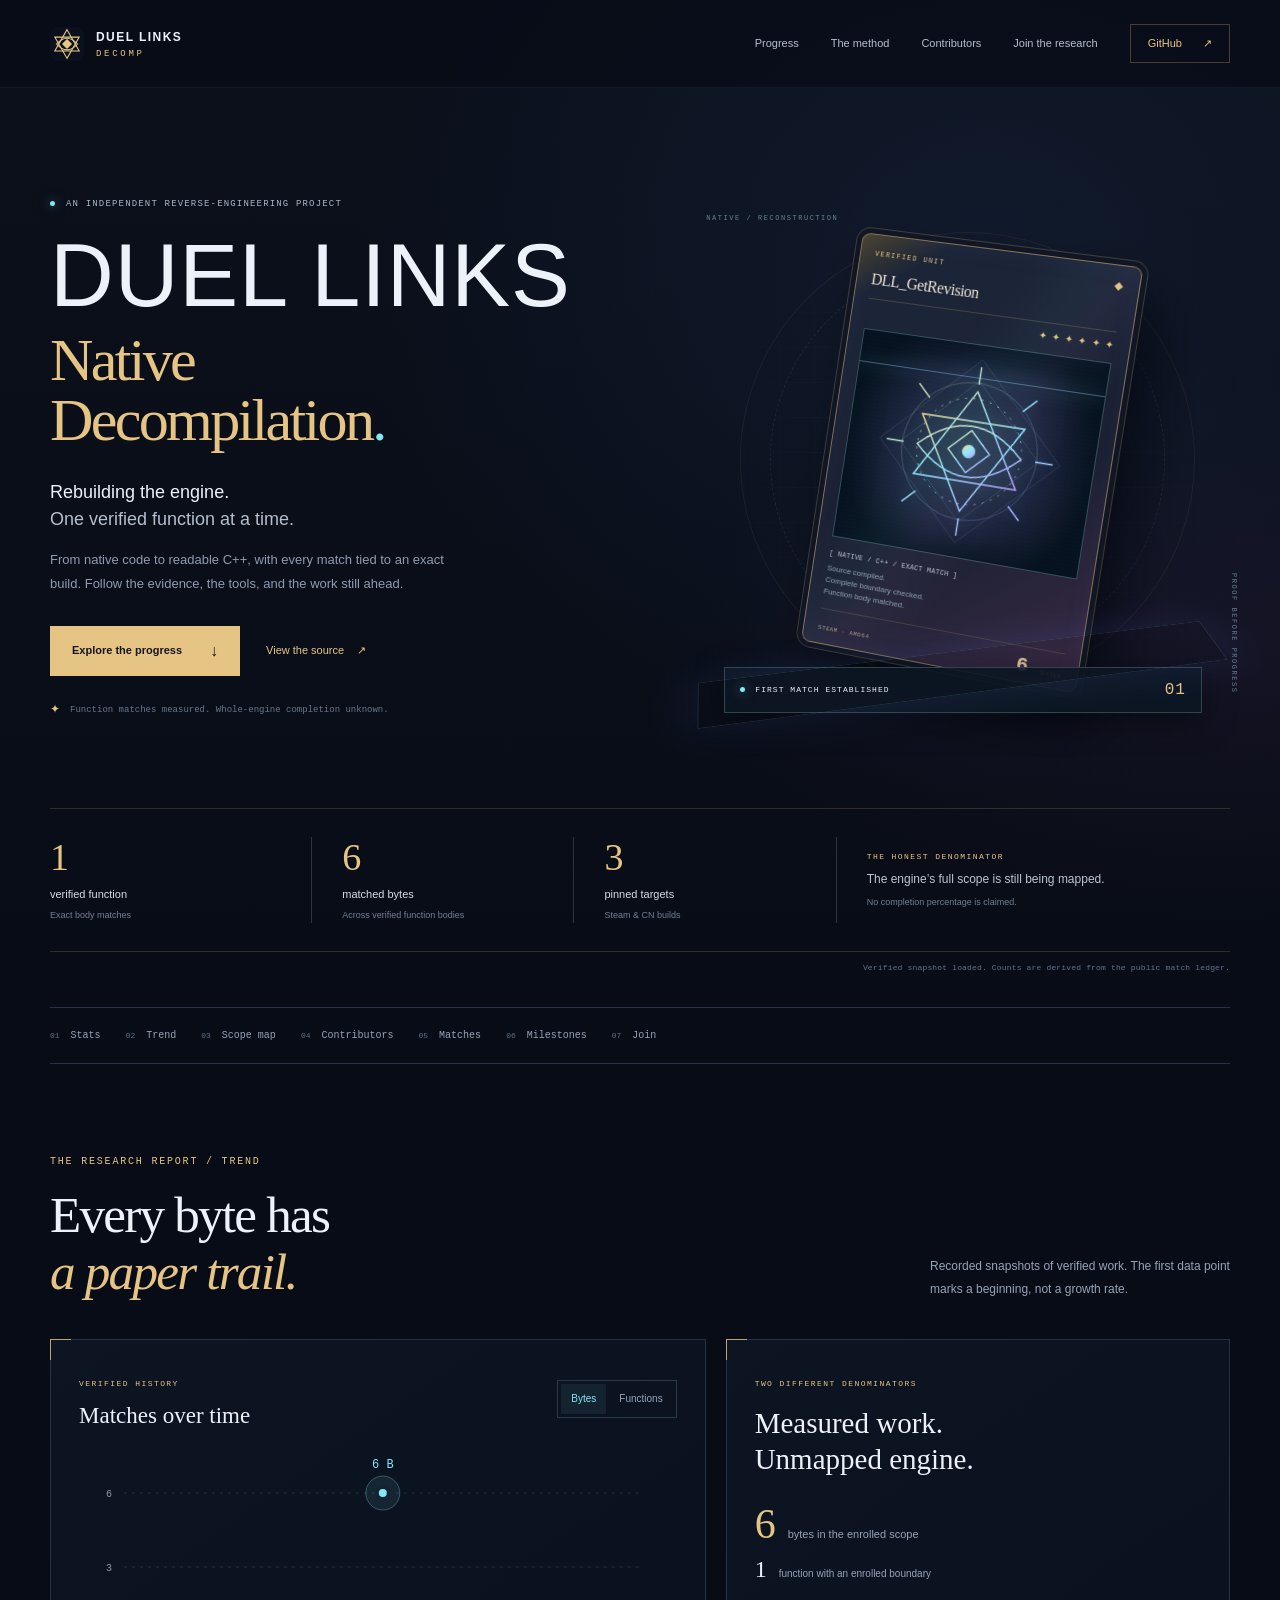
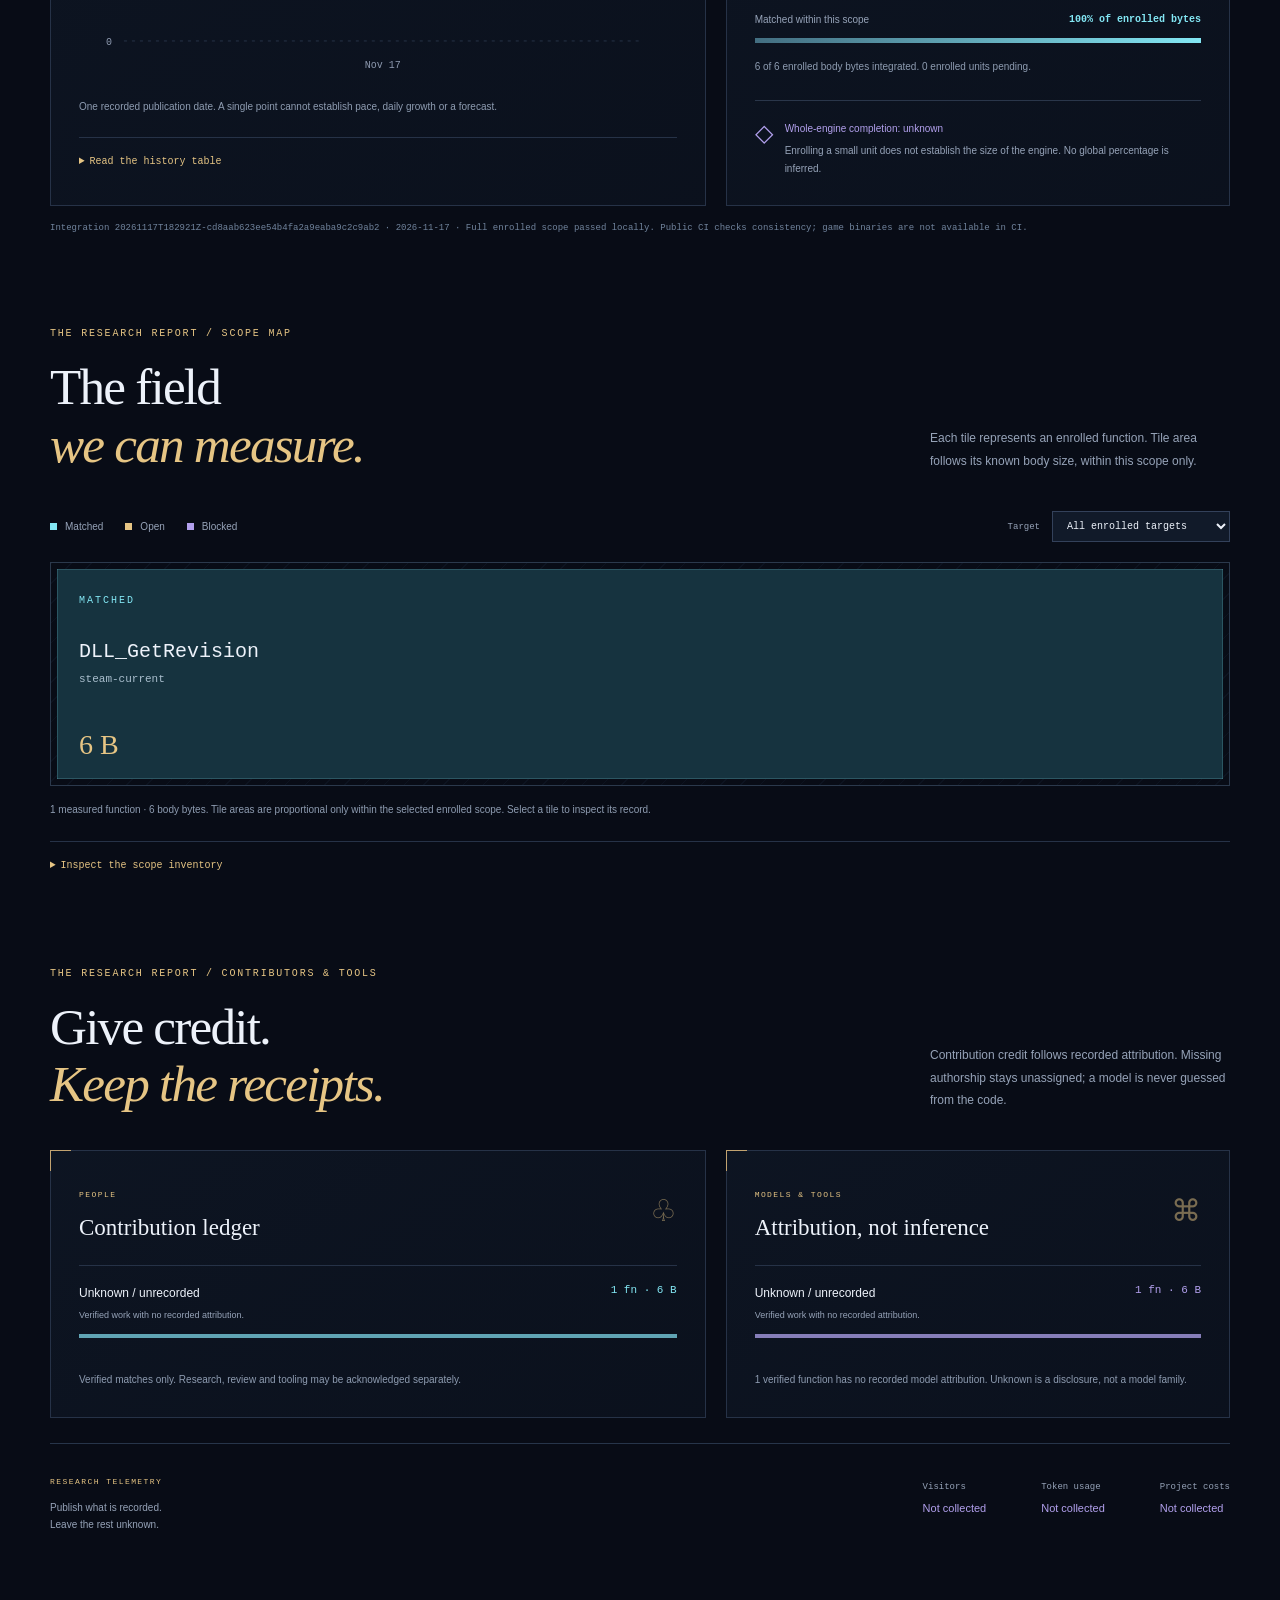
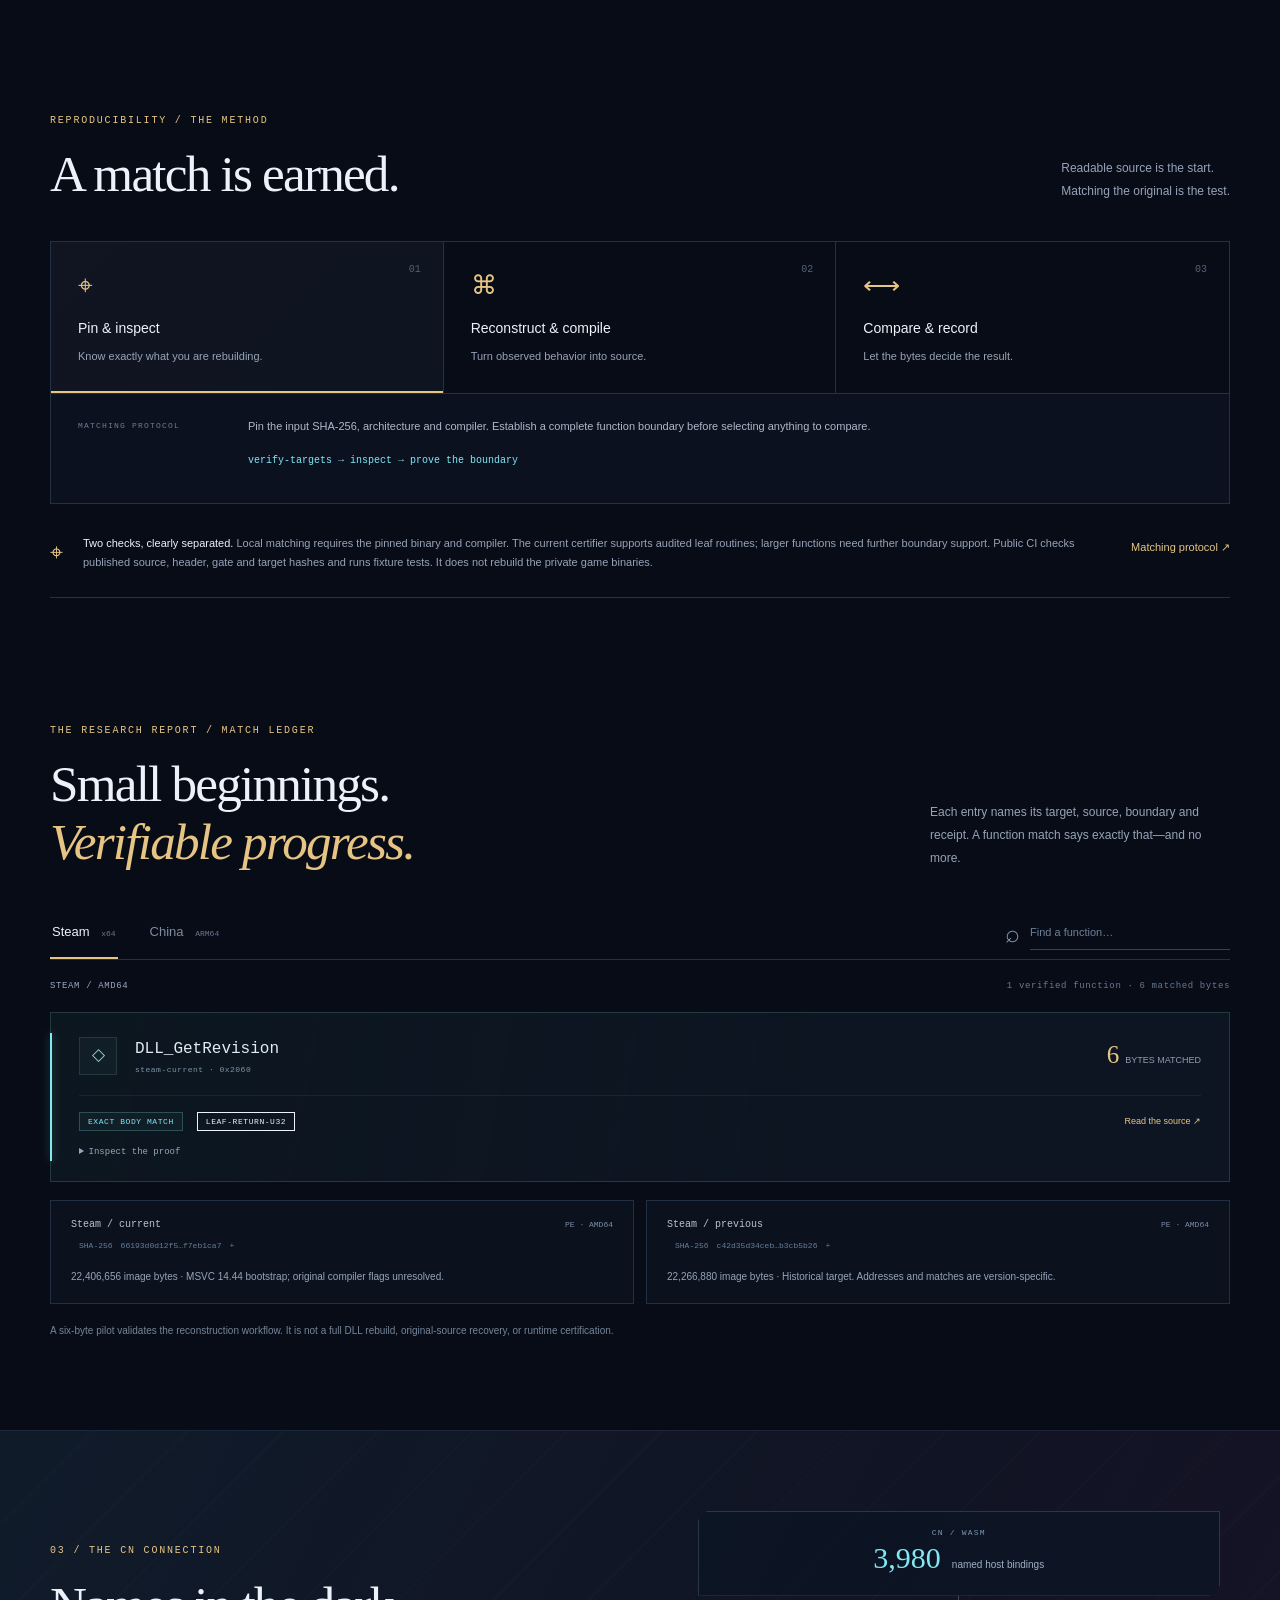
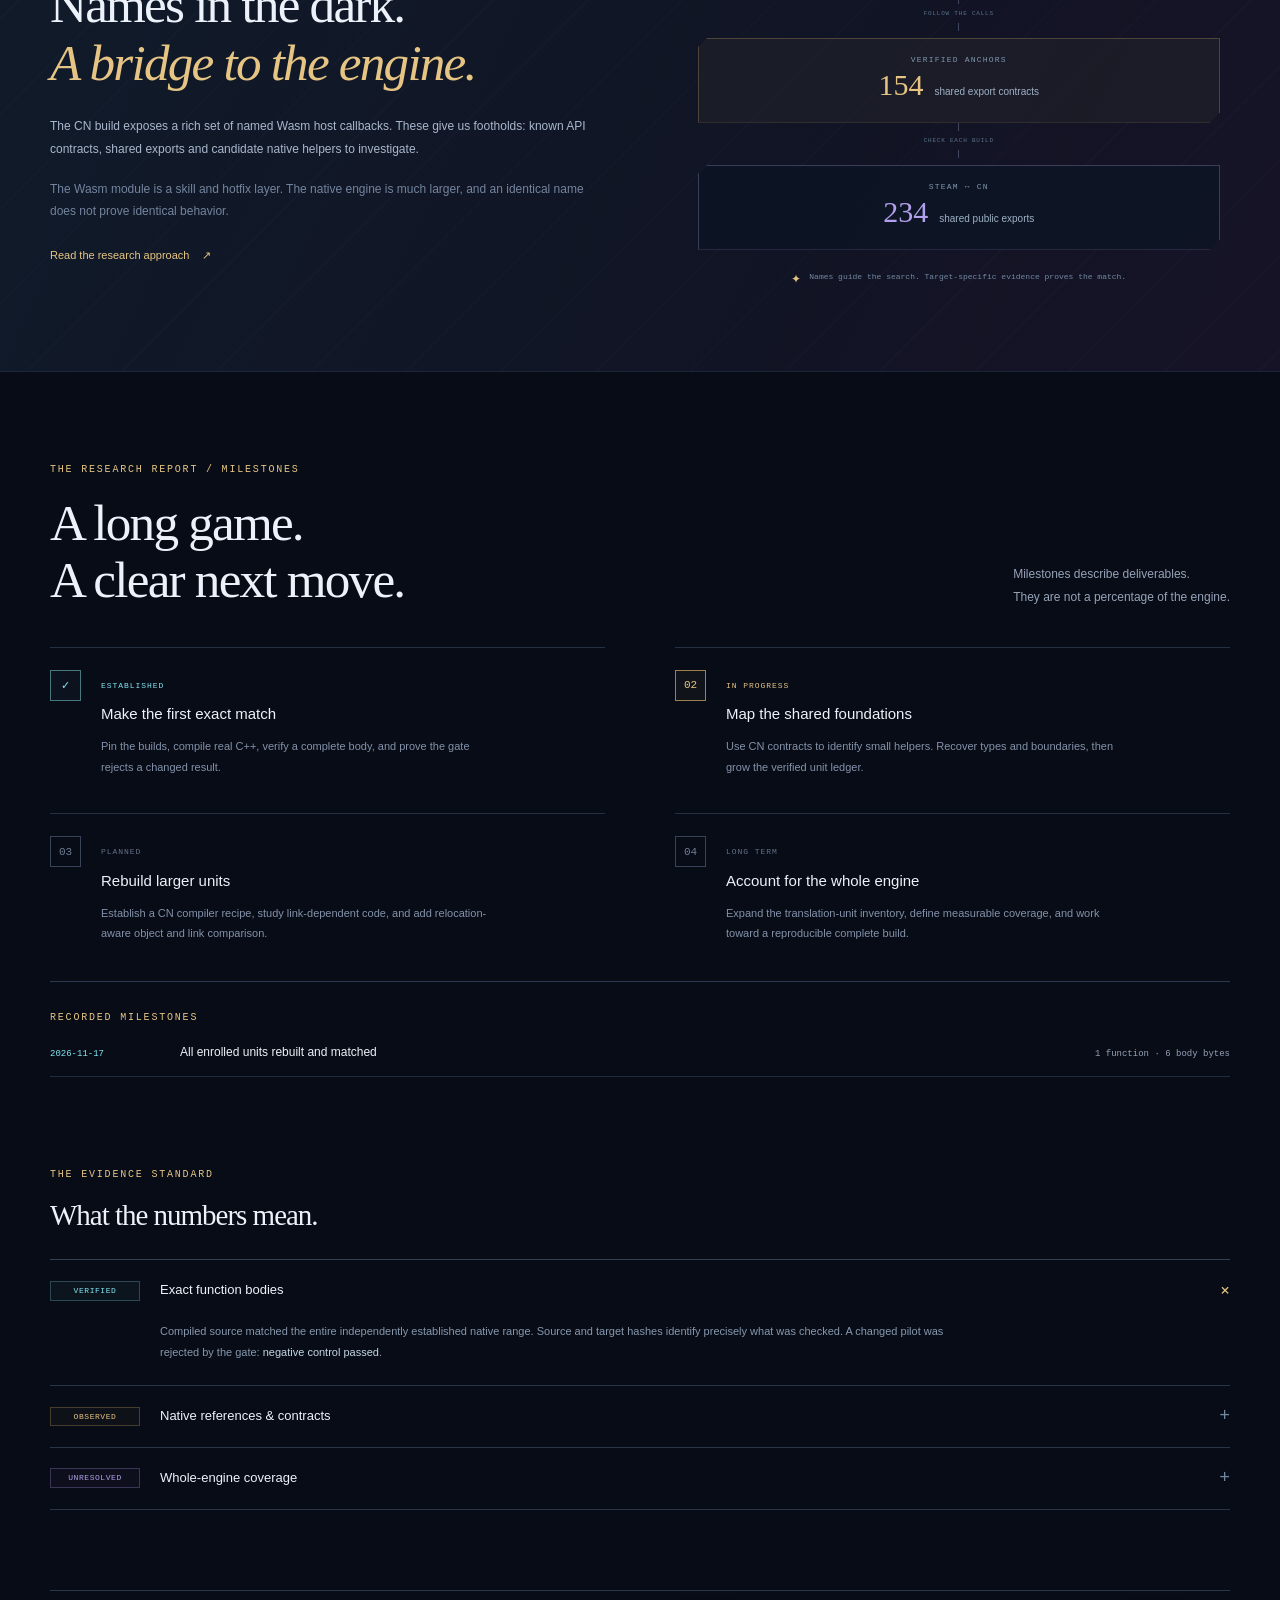
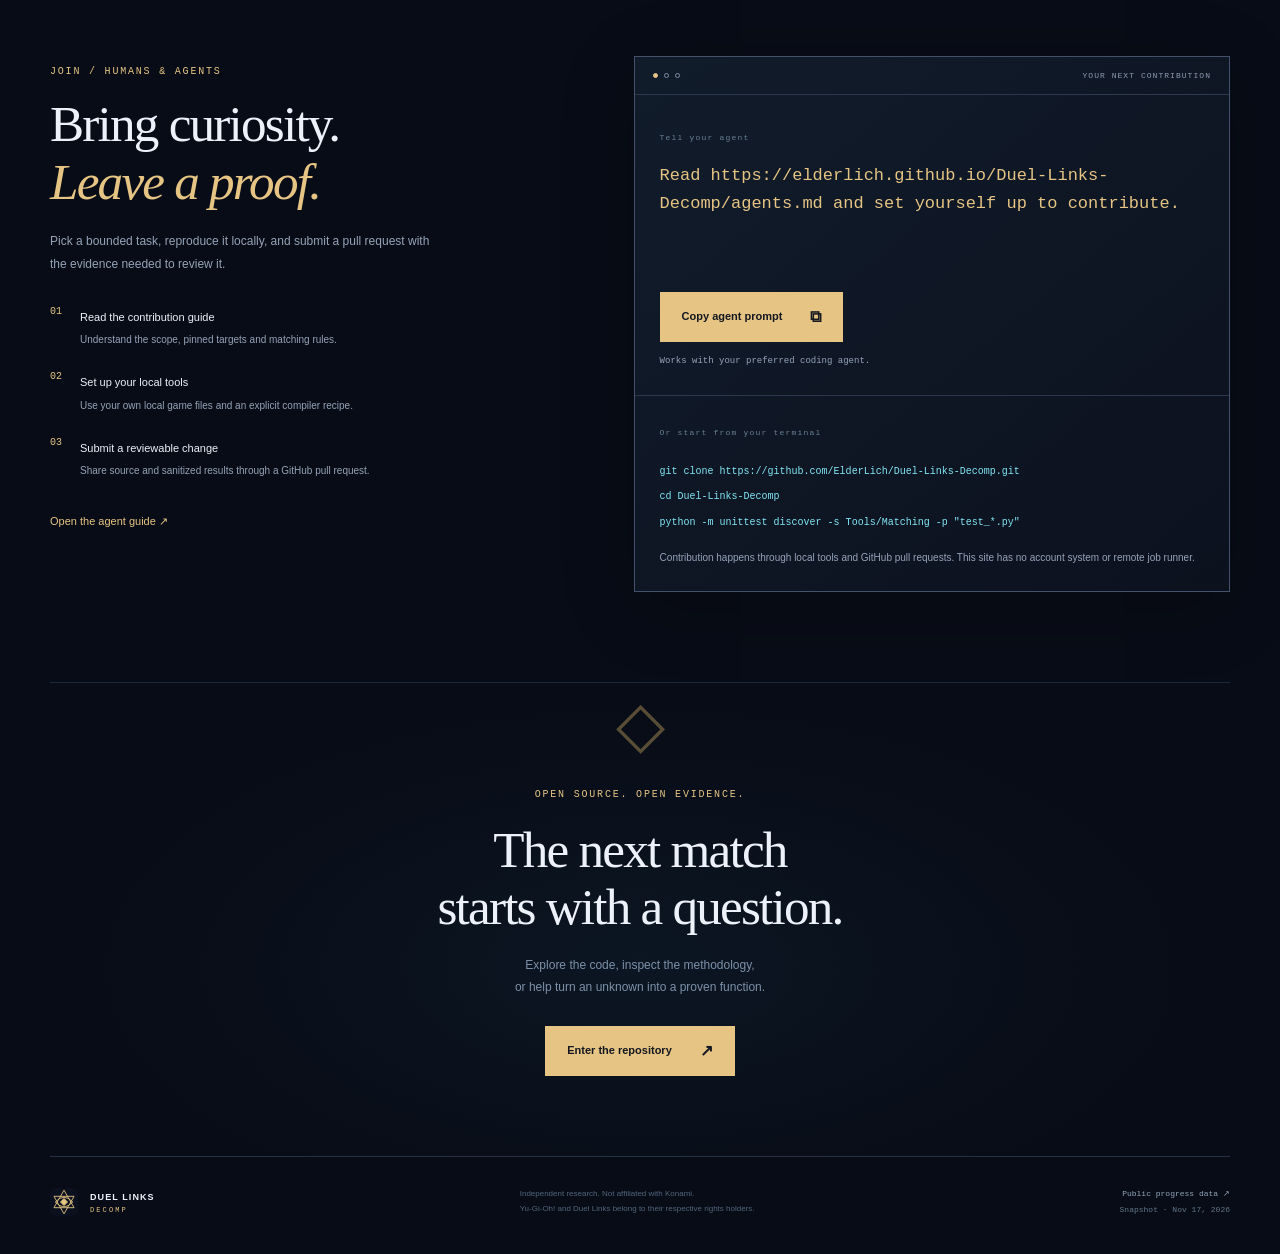
==== commit e421815a: "Require full native integration and publish evidence-led research dashboard" ====
--- a/site/index.html
+++ b/site/index.html
@@ -14,7 +14,7 @@
   <a class="skip-link" href="#main">Skip to content</a>
   <header class="site-header">
     <a class="wordmark" href="#" aria-label="Duel Links Decomp home"><img src="./mark.svg" alt="" width="34" height="34"><span>DUEL LINKS <b>DECOMP</b></span></a>
-    <nav aria-label="Main navigation"><a href="#method">The method</a><a href="#ledger">Match ledger</a><a href="#bridge">CN bridge</a><a class="nav-github repo-link" href="https://github.com/ElderLich/Duel-Links-Decomp">GitHub <span aria-hidden="true">↗</span></a></nav>
+    <nav aria-label="Main navigation"><a href="#stats">Progress</a><a href="#method">The method</a><a href="#contributors">Contributors</a><a href="#join">Join the research</a><a class="nav-github repo-link" href="https://github.com/ElderLich/Duel-Links-Decomp">GitHub <span aria-hidden="true">↗</span></a></nav>
   </header>
 
   <main id="main">
@@ -46,27 +46,52 @@
       </div>
     </section>
 
-    <section class="stat-strip section-shell" aria-label="Verified project progress">
+    <section id="stats" class="stat-strip section-shell" aria-label="Verified project progress">
       <div><span class="stat-number" id="function-count">—</span><span>verified function<span id="function-plural">s</span></span><small>Exact body matches</small></div>
       <div><span class="stat-number" id="byte-count">—</span><span>matched bytes</span><small>Across verified function bodies</small></div>
       <div><span class="stat-number" id="target-count">—</span><span>pinned targets</span><small>Steam &amp; CN builds</small></div>
       <div class="stat-note"><span class="eyebrow">The honest denominator</span><p>The engine’s full scope is still being mapped.</p><small>No completion percentage is claimed.</small></div>
     </section>
     <p id="load-status" class="load-status section-shell" role="status">Loading the verified progress snapshot…</p>
-    <noscript><p class="section-shell load-error">Enable JavaScript to inspect the progress ledger, or <a href="./progress.json">read the public snapshot</a>.</p></noscript>
+    <noscript><p class="section-shell load-error">Enable JavaScript to inspect the report, or read the <a href="./progress.json">verified match snapshot</a> and <a href="./dashboard.json">research dashboard data</a>.</p></noscript>
+
+    <nav class="report-nav section-shell" aria-label="Research report sections"><a href="#stats"><span>01</span> Stats</a><a href="#trend"><span>02</span> Trend</a><a href="#scope"><span>03</span> Scope map</a><a href="#contributors"><span>04</span> Contributors</a><a href="#ledger"><span>05</span> Matches</a><a href="#roadmap"><span>06</span> Milestones</a><a href="#join"><span>07</span> Join</a></nav>
+
+    <section id="trend" class="section-shell content-section report-section" aria-labelledby="trend-title">
+      <div class="section-heading"><div><span class="eyebrow">The research report / Trend</span><h2 id="trend-title">Every byte has<br><em>a paper trail.</em></h2></div><p>Recorded snapshots of verified work. The first data point marks a beginning, not a growth rate.</p></div>
+      <div class="report-grid">
+        <article class="report-panel trend-panel"><div class="panel-heading"><div><span class="eyebrow">Verified history</span><h3>Matches over time</h3></div><div class="metric-toggle" role="group" aria-label="History chart measurement"><button type="button" class="active" data-trend-metric="matched_body_bytes" aria-pressed="true">Bytes</button><button type="button" data-trend-metric="verified_functions" aria-pressed="false">Functions</button></div></div><div id="trend-chart" class="trend-chart"><p class="report-placeholder">Loading recorded history…</p></div><p id="trend-note" class="chart-note">Only dated snapshots are plotted. No interpolated daily results.</p><details class="data-disclosure"><summary>Read the history table</summary><div id="history-table" class="table-scroll"></div></details></article>
+        <article class="report-panel scope-summary"><span class="eyebrow">Two different denominators</span><h3>Measured work.<br>Unmapped engine.</h3><div class="scope-total"><strong id="enrolled-bytes">—</strong><span>bytes in the enrolled scope</span></div><div class="scope-total scope-total-small"><strong id="enrolled-functions">—</strong><span id="enrolled-function-label">functions with enrolled boundaries</span></div><div class="scope-meter-label"><span>Matched within this scope</span><strong id="enrolled-percent">—</strong></div><div class="scope-meter" aria-hidden="true"><span id="scope-meter-fill"></span></div><p id="scope-meter-caption" class="chart-note">Scope figures are loading.</p><div class="unknown-engine"><span aria-hidden="true">◇</span><div><strong>Whole-engine completion: unknown</strong><p>Enrolling a small unit does not establish the size of the engine. No global percentage is inferred.</p></div></div></article>
+      </div>
+      <p id="dashboard-status" class="report-status" role="status">Loading the research dashboard…</p>
+    </section>
+
+    <section id="scope" class="section-shell content-section report-section scope-section" aria-labelledby="scope-title">
+      <div class="section-heading"><div><span class="eyebrow">The research report / Scope map</span><h2 id="scope-title">The field<br><em>we can measure.</em></h2></div><p>Each tile represents an enrolled function. Tile area follows its known body size, within this scope only.</p></div>
+      <div class="scope-toolbar"><div class="scope-legend"><span><i class="legend-matched"></i> Matched</span><span><i class="legend-open"></i> Open</span><span><i class="legend-blocked"></i> Blocked</span></div><label class="scope-filter">Target <select id="scope-target"><option value="all">All enrolled targets</option></select></label></div>
+      <div id="scope-map" class="scope-map" role="group" aria-label="Enrolled functions by body size"><p class="report-placeholder">Loading enrolled functions…</p></div>
+      <p id="scope-map-note" class="chart-note">Unmeasured functions cannot be represented to scale.</p><details class="data-disclosure scope-data"><summary>Inspect the scope inventory</summary><div id="scope-table" class="table-scroll"></div></details>
+    </section>
+
+    <section id="contributors" class="section-shell content-section report-section contributors-section" aria-labelledby="contributors-title">
+      <div class="section-heading"><div><span class="eyebrow">The research report / Contributors &amp; tools</span><h2 id="contributors-title">Give credit.<br><em>Keep the receipts.</em></h2></div><p>Contribution credit follows recorded attribution. Missing authorship stays unassigned; a model is never guessed from the code.</p></div>
+      <div class="report-grid"><article class="report-panel contributors-panel"><div class="panel-heading"><div><span class="eyebrow">People</span><h3>Contribution ledger</h3></div><span class="panel-mark" aria-hidden="true">♧</span></div><div id="contributor-list"><p class="report-placeholder">Loading contribution records…</p></div><p class="chart-note">Verified matches only. Research, review and tooling may be acknowledged separately.</p></article><article class="report-panel model-panel"><div class="panel-heading"><div><span class="eyebrow">Models &amp; tools</span><h3>Attribution, not inference</h3></div><span class="panel-mark" aria-hidden="true">⌘</span></div><div id="model-list"><p class="report-placeholder">Loading attribution records…</p></div><p id="attribution-note" class="chart-note">A verified match can exist without a recorded model or tool attribution.</p></article></div>
+      <aside class="telemetry-note" aria-label="Telemetry availability"><div><span class="eyebrow">Research telemetry</span><p>Publish what is recorded.<br>Leave the rest unknown.</p></div><dl><div><dt>Visitors</dt><dd>Not collected</dd></div><div><dt>Token usage</dt><dd>Not collected</dd></div><div><dt>Project costs</dt><dd>Not collected</dd></div></dl></aside>
+    </section>
 
     <section id="method" class="section-shell content-section">
-      <div class="section-heading"><div><span class="eyebrow">01 / The method</span><h2>A match is earned.</h2></div><p>Readable source is the start.<br>Matching the original is the test.</p></div>
+      <div class="section-heading"><div><span class="eyebrow">Reproducibility / The method</span><h2>A match is earned.</h2></div><p>Readable source is the start.<br>Matching the original is the test.</p></div>
       <div class="method-grid" role="tablist" aria-label="Explore the matching workflow">
         <button class="method-step active" id="method-tab-0" role="tab" aria-selected="true" aria-controls="method-detail" tabindex="0" data-step="0"><span class="step-index">01</span><span class="step-icon" aria-hidden="true">⌖</span><strong>Pin &amp; inspect</strong><span>Know exactly what you are rebuilding.</span></button>
         <button class="method-step" id="method-tab-1" role="tab" aria-selected="false" aria-controls="method-detail" tabindex="-1" data-step="1"><span class="step-index">02</span><span class="step-icon" aria-hidden="true">⌘</span><strong>Reconstruct &amp; compile</strong><span>Turn observed behavior into source.</span></button>
         <button class="method-step" id="method-tab-2" role="tab" aria-selected="false" aria-controls="method-detail" tabindex="-1" data-step="2"><span class="step-index">03</span><span class="step-icon" aria-hidden="true">⟷</span><strong>Compare &amp; record</strong><span>Let the bytes decide the result.</span></button>
       </div>
       <div class="method-detail" id="method-detail" role="tabpanel" aria-labelledby="method-tab-0"><span class="terminal-label">MATCHING PROTOCOL</span><p id="method-copy">Pin the input SHA-256, architecture and compiler. Establish a complete function boundary before selecting anything to compare.</p><code id="method-command">verify-targets → inspect → prove the boundary</code></div>
+      <div class="repro-note"><span aria-hidden="true">⌖</span><p><strong>Two checks, clearly separated.</strong> Local matching requires the pinned binary and compiler. The current certifier supports audited leaf routines; larger functions need further boundary support. Public CI checks published source, header, gate and target hashes and runs fixture tests. It does not rebuild the private game binaries.</p><a class="text-link repo-doc-link" data-repo-path="Tools/Matching/README.md" href="https://github.com/ElderLich/Duel-Links-Decomp/blob/main/Tools/Matching/README.md">Matching protocol ↗</a></div>
     </section>
 
     <section id="ledger" class="section-shell content-section ledger-section">
-      <div class="section-heading"><div><span class="eyebrow">02 / The match ledger</span><h2>Small beginnings.<br><em>Verifiable progress.</em></h2></div><p>Each entry names its target, source, boundary and receipt. A function match says exactly that—and no more.</p></div>
+      <div class="section-heading"><div><span class="eyebrow">The research report / Match ledger</span><h2>Small beginnings.<br><em>Verifiable progress.</em></h2></div><p>Each entry names its target, source, boundary and receipt. A function match says exactly that—and no more.</p></div>
       <div class="ledger-toolbar"><div class="platform-tabs" role="tablist" aria-label="Choose a platform"><button id="steam-tab" class="active" role="tab" aria-selected="true" aria-controls="platform-panel" data-platform="steam">Steam <span>x64</span></button><button id="cn-tab" role="tab" aria-selected="false" aria-controls="platform-panel" tabindex="-1" data-platform="cn">China <span>ARM64</span></button></div><label class="search-box"><span aria-hidden="true">⌕</span><span class="sr-only">Search verified functions</span><input id="unit-search" type="search" placeholder="Find a function…" autocomplete="off"></label></div>
       <div id="platform-panel" role="tabpanel" aria-labelledby="steam-tab">
         <div class="platform-context"><span id="platform-title">Steam / AMD64</span><span id="platform-status">Loading verified units</span></div>
@@ -84,12 +109,15 @@
     </section>
 
     <section id="roadmap" class="section-shell content-section roadmap-section">
-      <div class="section-heading"><div><span class="eyebrow">04 / The work ahead</span><h2>A long game.<br>A clear next move.</h2></div><p>Milestones describe deliverables.<br>They are not a percentage of the engine.</p></div>
-      <ol class="roadmap"><li class="done"><span class="roadmap-marker">✓</span><div><span class="phase-label">Established</span><h3>Make the first exact match</h3><p>Pin the builds, compile real C++, verify a complete body, and prove the gate rejects a changed result.</p></div></li><li class="current"><span class="roadmap-marker">02</span><div><span class="phase-label">In progress</span><h3>Map the shared foundations</h3><p>Use CN contracts to identify small helpers. Recover types and boundaries, then grow the verified unit ledger.</p></div></li><li><span class="roadmap-marker">03</span><div><span class="phase-label">Planned</span><h3>Rebuild larger units</h3><p>Establish a CN compiler recipe, study link-dependent code, and add relocation-aware object and link comparison.</p></div></li><li><span class="roadmap-marker">04</span><div><span class="phase-label">Long term</span><h3>Account for the whole engine</h3><p>Expand the translation-unit inventory, define measurable coverage, and work toward a reproducible complete build.</p></div></li></ol>
+      <div class="section-heading"><div><span class="eyebrow">The research report / Milestones</span><h2>A long game.<br>A clear next move.</h2></div><p>Milestones describe deliverables.<br>They are not a percentage of the engine.</p></div>
+      <ol id="milestone-list" class="roadmap"><li class="done"><span class="roadmap-marker">✓</span><div><span class="phase-label">Established</span><h3>Make the first exact match</h3><p>Pin the builds, compile real C++, verify a complete body, and prove the gate rejects a changed result.</p></div></li><li class="current"><span class="roadmap-marker">02</span><div><span class="phase-label">In progress</span><h3>Map the shared foundations</h3><p>Use CN contracts to identify small helpers. Recover types and boundaries, then grow the verified unit ledger.</p></div></li><li><span class="roadmap-marker">03</span><div><span class="phase-label">Planned</span><h3>Rebuild larger units</h3><p>Establish a CN compiler recipe, study link-dependent code, and add relocation-aware object and link comparison.</p></div></li><li><span class="roadmap-marker">04</span><div><span class="phase-label">Long term</span><h3>Account for the whole engine</h3><p>Expand the translation-unit inventory, define measurable coverage, and work toward a reproducible complete build.</p></div></li></ol>
     </section>
 
     <section class="section-shell evidence-section" aria-labelledby="evidence-title"><div class="section-heading compact"><div><span class="eyebrow">The evidence standard</span><h2 id="evidence-title">What the numbers mean.</h2></div></div><div class="evidence-ledger"><details open><summary><span class="badge badge-cyan">Verified</span>Exact function bodies<span class="expand-icon">+</span></summary><p>Compiled source matched the entire independently established native range. Source and target hashes identify precisely what was checked. A changed pilot was rejected by the gate: <strong id="negative-status">checking receipt</strong>.</p></details><details><summary><span class="badge badge-gold">Observed</span>Native references &amp; contracts<span class="expand-icon">+</span></summary><p>The reviewed selector table recovered <strong id="reference-count">—</strong> card IDs absent from the earlier comparison view. These are decoded references, not newly certified effects, new releases, or restored C++ functions.</p></details><details><summary><span class="badge badge-purple">Unresolved</span>Whole-engine coverage<span class="expand-icon">+</span></summary><p>The total function inventory, original build recipes and full runtime behavior remain unresolved. No overall completion percentage is published until a defensible denominator exists.</p></details></div></section>
 
+    <section id="join" class="join-section section-shell" aria-labelledby="join-title"><div class="join-copy"><span class="eyebrow">Join / Humans &amp; agents</span><h2 id="join-title">Bring curiosity.<br><em>Leave a proof.</em></h2><p>Pick a bounded task, reproduce it locally, and submit a pull request with the evidence needed to review it.</p><ol class="join-steps"><li><span>01</span><div><strong>Read the contribution guide</strong><p>Understand the scope, pinned targets and matching rules.</p></div></li><li><span>02</span><div><strong>Set up your local tools</strong><p>Use your own local game files and an explicit compiler recipe.</p></div></li><li><span>03</span><div><strong>Submit a reviewable change</strong><p>Share source and sanitized results through a GitHub pull request.</p></div></li></ol><a class="text-link" href="./agents.md">Open the agent guide ↗</a></div><div class="join-terminal"><div class="terminal-top"><span><i></i><i></i><i></i></span><span>YOUR NEXT CONTRIBUTION</span></div><div class="agent-prompt"><span class="terminal-label">Tell your agent</span><label class="sr-only" for="agent-prompt-text">Copyable agent contribution prompt</label><textarea id="agent-prompt-text" rows="4" readonly spellcheck="false">Read https://elderlich.github.io/Duel-Links-Decomp/agents.md and set yourself up to contribute.</textarea><button id="copy-agent-prompt" class="button button-gold" type="button">Copy agent prompt <span aria-hidden="true">⧉</span></button><p id="copy-status" role="status" class="copy-status">Works with your preferred coding agent.</p></div><div class="join-cli"><span class="terminal-label">Or start from your terminal</span><pre><code>git clone https://github.com/ElderLich/Duel-Links-Decomp.git
+cd Duel-Links-Decomp
+python -m unittest discover -s Tools/Matching -p "test_*.py"</code></pre><p>Contribution happens through local tools and GitHub pull requests. This site has no account system or remote job runner.</p></div></div></section>
     <section class="section-shell closing-section"><div class="closing-sigil" aria-hidden="true">◇</div><span class="eyebrow">Open source. Open evidence.</span><h2>The next match<br>starts with a question.</h2><p>Explore the code, inspect the methodology,<br>or help turn an unknown into a proven function.</p><a class="button button-gold repo-link" href="https://github.com/ElderLich/Duel-Links-Decomp">Enter the repository <span aria-hidden="true">↗</span></a></section>
   </main>
   <footer class="site-footer section-shell"><a class="wordmark" href="#"><img src="./mark.svg" alt="" width="28" height="28"><span>DUEL LINKS <b>DECOMP</b></span></a><p>Independent research. Not affiliated with Konami.<br>Yu-Gi-Oh! and Duel Links belong to their respective rights holders.</p><div><a href="./progress.json">Public progress data ↗</a><span id="updated-at">Snapshot loading</span></div></footer>
--- a/site/style.css
+++ b/site/style.css
@@ -1,4 +1,11 @@
 @charset "UTF-8";
+/* Research report: all figures come from the public integration ledger. */
+.telemetry-note{display:flex;justify-content:space-between;gap:35px;align-items:center;border-top:1px solid #27354a;margin-top:25px;padding-top:22px}.telemetry-note p{font-size:10px;line-height:1.7;margin-top:8px}.telemetry-note dl{display:flex;gap:55px;margin:0}.telemetry-note dt{font:9px var(--mono);color:var(--muted);margin-bottom:8px}.telemetry-note dd{margin:0;font-size:11px;color:#b2a0ed}.telemetry-note .eyebrow{font-size:8px}@media(max-width:800px){.telemetry-note dl{gap:28px}}@media(max-width:600px){.telemetry-note{display:block;padding-top:20px}.telemetry-note p br{display:none}.telemetry-note dl{justify-content:space-between;gap:15px;margin-top:20px}.telemetry-note dd{font-size:10px}.telemetry-note dt{font-size:8px}}
+.scope-map .scope-svg{width:100%;height:210px}.scope-cell{fill:#16333f;stroke:#76cad677;stroke-width:1;vector-effect:non-scaling-stroke}.scope-rect.open .scope-cell{fill:#3b3322;stroke:#c7ab6a99}.scope-rect.blocked .scope-cell{fill:#2e2540;stroke:#b19bd499}.scope-rect{cursor:pointer;outline:none}.scope-rect:hover .scope-cell,.scope-rect[aria-pressed="true"] .scope-cell,.scope-rect:focus-visible .scope-cell{stroke:#e6c584;stroke-width:3}.scope-svg-state{fill:#83e7f4;font:10px Consolas,monospace;letter-spacing:2px}.scope-svg-name{fill:#edf2fa;font:20px Consolas,monospace}.scope-svg-target{fill:#aabfce;font:11px Consolas,monospace}.scope-svg-size{fill:#e6c584;font:28px Georgia,serif}.scope-rect.open .scope-svg-state{fill:#e6c584}.scope-rect.blocked .scope-svg-state{fill:#b2a0ed}@media(max-width:600px){.scope-map .scope-svg{height:190px}.scope-svg-name{font-size:17px}.scope-svg-target{font-size:10px}.scope-svg-state{font-size:10px;letter-spacing:1px}.scope-svg-size{font-size:27px}}
+.report-nav{display:flex;gap:25px;overflow-x:auto;scrollbar-width:thin;border-block:1px solid #273348;margin-top:25px;padding:18px 0;white-space:nowrap}.report-nav a{font:10px var(--mono);color:var(--muted);padding:4px 0}.report-nav a:hover{color:var(--gold)}.report-nav a span{font-size:8px;color:#5f7188;margin-right:5px}.report-grid{display:grid;grid-template-columns:1.3fr 1fr;gap:20px}.report-panel{min-width:0;position:relative;background:linear-gradient(145deg,#111b2b90,#0c1320b0);border:1px solid #263247;padding:28px}.report-panel:before{content:"";position:absolute;left:-1px;top:-1px;width:20px;height:20px;border-left:1px solid #c2a370;border-top:1px solid #c2a370;pointer-events:none}.panel-heading{display:flex;justify-content:space-between;gap:20px;align-items:center;margin-bottom:22px}.report-panel .eyebrow{font-size:8px}.report-panel h3{font:400 23px/1.25 var(--serif);color:var(--text);margin-top:9px}.metric-toggle{display:flex;border:1px solid #2b394c;padding:3px;gap:3px}.metric-toggle button{border:0;background:transparent;color:var(--muted);font-size:10px;padding:7px 10px}.metric-toggle button.active{color:var(--cyan);background:#83e7f412}.trend-chart{height:230px;display:flex;align-items:center;justify-content:center}.trend-chart svg{width:100%;height:100%;overflow:visible}.trend-chart .chart-grid{stroke:#273347;stroke-width:1;stroke-dasharray:3 5}.trend-chart .chart-axis{fill:#8e9ab0;font:10px var(--mono)}.trend-chart .chart-value{fill:var(--cyan);font:12px var(--mono)}.trend-chart .chart-line{stroke:var(--cyan);stroke-width:2;fill:none}.trend-chart .chart-dot{fill:var(--cyan);stroke:#132332;stroke-width:4}.trend-chart .chart-halo{fill:#83e7f416;stroke:#83e7f44f;stroke-width:1}.chart-note{font-size:10px!important;line-height:1.75;color:#8e9cb1;margin-top:15px}.report-placeholder{font-size:12px;color:var(--muted);padding:25px 10px}.data-disclosure{margin-top:22px;border-top:1px solid #263247;padding-top:13px}.data-disclosure summary{cursor:pointer;font:10px var(--mono);color:var(--gold);padding:5px 0}.table-scroll{overflow-x:auto;margin-top:15px}.report-table{width:100%;border-collapse:collapse;text-align:left;font-size:10px;white-space:nowrap}.report-table caption{text-align:left;color:var(--muted);padding-bottom:10px;white-space:normal}.report-table th{font-weight:500;color:var(--gold);padding:10px 13px 10px 0;border-bottom:1px solid #314055}.report-table td{padding:12px 13px 12px 0;border-bottom:1px solid #202d40;color:#bac6d6}.report-table .number{text-align:right;font-family:var(--mono)}.scope-summary>h3{font-size:29px;margin-top:12px}.scope-total{display:flex;align-items:baseline;gap:12px;margin-top:25px}.scope-total strong{color:var(--gold);font:42px/1 var(--serif)}.scope-total span{font-size:11px;color:var(--muted)}.scope-total-small{margin-top:12px}.scope-total-small strong{font-size:24px;color:var(--text)}.scope-total-small span{font-size:10px}.scope-meter-label{display:flex;justify-content:space-between;gap:12px;font-size:10px;margin-top:30px;color:var(--muted)}.scope-meter-label strong{color:var(--cyan);font-family:var(--mono)}.scope-meter{height:5px;background:#263347;margin-top:10px;overflow:hidden}.scope-meter span{display:block;height:100%;width:0;background:linear-gradient(90deg,#436e81,var(--cyan));transition:width .4s}.unknown-engine{display:flex;gap:12px;margin-top:25px;padding-top:20px;border-top:1px solid #2a364a}.unknown-engine>span{font-size:24px;color:var(--purple);line-height:1}.unknown-engine strong{display:block;font-size:10px;font-weight:500;color:var(--purple)}.unknown-engine p{font-size:10px;line-height:1.75;margin-top:5px}.report-status{font:9px/1.8 var(--mono);color:#71849d;margin-top:14px}.report-status.error{color:#efb78b}.scope-section{padding-top:0!important}.scope-toolbar{display:flex;justify-content:space-between;align-items:center;gap:20px;margin-bottom:20px}.scope-legend{display:flex;gap:22px;font-size:10px;color:var(--muted)}.scope-legend span{display:flex;align-items:center;gap:8px}.scope-legend i{display:block;width:7px;height:7px}.legend-matched{background:var(--cyan)}.legend-open{background:var(--gold)}.legend-blocked{background:var(--purple)}.scope-filter{display:flex;align-items:center;gap:12px;font:9px var(--mono);color:var(--muted)}.scope-filter select{border:1px solid #33415a;background:#111a29;color:var(--text);padding:8px 25px 8px 10px;font:10px var(--mono);max-width:230px}.scope-map{display:flex;flex-wrap:wrap;min-height:200px;border:1px solid #2b394c;background:repeating-linear-gradient(135deg,#111b2b77 0px,#111b2b77 1px,transparent 1px,transparent 14px);gap:4px;padding:6px}.scope-tile{position:relative;display:flex;flex-direction:column;justify-content:space-between;gap:25px;flex-basis:0;min-width:130px;min-height:185px;padding:22px;text-align:left;border:1px solid #75c7d35e;background:linear-gradient(145deg,#193d48e8,#112b37ed);color:var(--cyan);overflow-wrap:anywhere}.scope-tile:hover,.scope-tile[aria-pressed="true"]{border-color:var(--cyan);box-shadow:inset 0 0 35px #83e7f412}.scope-tile.open{background:linear-gradient(145deg,#423925e8,#292619ed);border-color:#a9915e80;color:var(--gold)}.scope-tile.blocked{background:linear-gradient(145deg,#322747e8,#221d31ed);border-color:#8c75b980;color:var(--purple)}.scope-tile .tile-state{font:8px var(--mono);text-transform:uppercase;letter-spacing:.17em}.scope-tile .tile-name{font:15px/1.4 var(--mono);color:#ecf5fa}.scope-tile .tile-meta{font:10px var(--mono);opacity:.8;margin-top:6px}.scope-tile .tile-size{position:absolute;bottom:19px;right:22px;font:25px var(--serif)}.scope-tile .tile-size small{font:8px var(--mono);margin-left:5px}.scope-data .highlight-row td{background:#83e7f410;color:var(--cyan)}.contributors-section{padding-top:0!important}.panel-mark{font:30px var(--serif);color:var(--gold);opacity:.5}.attribution-row{padding:18px 0;border-top:1px solid #263247;display:grid;grid-template-columns:1fr auto;gap:12px}.attribution-name{font-size:12px;color:var(--text)}.attribution-name a:hover{color:var(--gold)}.attribution-count{font:11px var(--mono);color:var(--cyan);white-space:nowrap}.attribution-role{font-size:9px;line-height:1.6;margin-top:5px;color:var(--muted)}.attribution-bar{grid-column:1/-1;height:4px;background:#253348}.attribution-bar span{display:block;height:100%;background:#83e7f4a0}.model-panel .attribution-count{color:var(--purple)}.model-panel .attribution-bar span{background:#b2a0edb0}.attribution-empty{padding:22px 0;border-top:1px solid #263247;font-size:12px;color:var(--muted)}.repro-note{display:grid;grid-template-columns:auto 1fr auto;gap:20px;align-items:start;padding:24px 0;border-bottom:1px solid #263247;margin-top:6px}.repro-note>span{font-size:23px;color:var(--gold)}.repro-note p{font-size:11px;line-height:1.8}.repro-note strong{color:var(--text);font-weight:500}.repro-note .text-link{white-space:nowrap;padding-top:5px}.milestone-log{margin-top:38px;border-top:1px solid #2c394e;padding-top:20px}.milestone-event{display:grid;grid-template-columns:110px 1fr auto;gap:20px;padding:17px 0;border-bottom:1px solid #202d40;align-items:baseline}.milestone-event time{font:9px var(--mono);color:var(--cyan)}.milestone-event h4{font:12px var(--sans);font-weight:500;color:var(--text);margin:0}.milestone-event p{font:9px var(--mono);color:var(--muted);white-space:nowrap}.join-section{display:grid;grid-template-columns:1fr 1.15fr;gap:65px;padding-block:65px 90px;border-top:1px solid #2b374b}.join-copy h2{margin:14px 0 20px}.join-copy>p{font-size:12px;line-height:1.9;max-width:390px}.join-steps{list-style:none;padding:0;margin:27px 0}.join-steps li{display:flex;gap:18px;margin:19px 0}.join-steps li>span{font:10px var(--mono);color:var(--gold);padding-top:3px}.join-steps strong{font-size:11px;font-weight:500}.join-steps p{font-size:10px;line-height:1.8;margin-top:3px}.join-terminal{align-self:start;border:1px solid #43516a;background:linear-gradient(140deg,#111c2b,#0c111e);box-shadow:0 15px 70px #0003}.terminal-top{display:flex;justify-content:space-between;align-items:center;padding:14px 18px;border-bottom:1px solid #2c384c;font:8px var(--mono);letter-spacing:.13em;color:#8e9bb0}.terminal-top>span:first-child{display:flex;gap:6px}.terminal-top i{width:5px;height:5px;border:1px solid #7e8da2;border-radius:50%}.terminal-top i:first-child{background:var(--gold);border-color:var(--gold)}.agent-prompt{padding:27px 25px 22px}.agent-prompt textarea{display:block;resize:none;width:100%;padding:15px 0 18px;border:0;background:transparent;color:var(--gold);font:17px/1.65 var(--mono);overflow-wrap:anywhere}.agent-prompt textarea:focus-visible{outline-offset:4px}.copy-status{min-height:19px;font:9px/1.6 var(--mono);color:var(--muted);margin-top:12px}.join-cli{border-top:1px solid #2b374b;padding:21px 25px 24px}.join-cli pre{overflow-x:auto;margin:15px 0;scrollbar-width:thin}.join-cli code{font:10px/1.9 var(--mono);color:var(--cyan)}.join-cli p{font-size:10px;line-height:1.8}.join-section+.closing-section{padding-top:10px}.proof-note{font-size:10px;line-height:1.7;margin-top:10px}
+@media(max-width:1050px){.report-grid{grid-template-columns:1.1fr 1fr}.report-panel{padding:23px}.report-nav{gap:20px}.join-section{gap:35px}.agent-prompt textarea{font-size:14px}.repro-note{grid-template-columns:auto 1fr}.repro-note .text-link{grid-column:2}.metric-toggle button{padding:7px;font-size:9px}.panel-heading{gap:10px}.report-panel h3{font-size:21px}.scope-total{gap:8px}.scope-total span{font-size:10px}}
+@media(max-width:800px){.report-grid{grid-template-columns:1fr}.scope-summary{display:grid;grid-template-columns:1fr 1fr;column-gap:25px}.scope-summary>.eyebrow,.scope-summary>h3,.scope-meter-label,.scope-meter,.scope-summary>.chart-note,.unknown-engine{grid-column:1/-1}.scope-total-small{margin-top:25px;align-self:end}.scope-total-small strong{font-size:42px}.scope-summary>h3 br{display:none}.report-panel{padding:26px}.trend-chart{height:250px}.join-section{grid-template-columns:1fr;gap:30px}.join-copy>p{max-width:550px}.join-steps{display:grid;grid-template-columns:repeat(3,1fr);gap:20px;margin-bottom:20px}.join-steps li{gap:10px;margin:0}.join-steps p{font-size:9px}.agent-prompt textarea{font-size:18px;max-height:145px}.join-cli code{font-size:11px}.contributors-section .report-grid{grid-template-columns:1fr 1fr}.contributors-section .report-panel{padding:22px}.report-nav{gap:22px}.scope-toolbar{align-items:flex-start}.scope-filter{gap:7px}.scope-legend{gap:13px}.milestone-event{grid-template-columns:90px 1fr;gap:15px}.milestone-event p{grid-column:2;margin-top:-7px}}
+@media(max-width:600px){.report-nav{margin-top:20px;gap:24px;padding-block:16px}.report-nav a{font-size:10px}.report-panel{padding:21px 18px}.report-panel h3{font-size:21px}.scope-summary{display:block}.scope-summary>h3{font-size:27px}.scope-total-small{margin-top:15px}.scope-total-small strong{font-size:25px}.scope-total span{font-size:10px}.scope-meter-label{font-size:9px}.trend-chart{height:220px}.trend-chart .chart-axis{font-size:11px}.panel-heading{gap:10px}.metric-toggle button{font-size:9px;padding:6px 7px}.report-status{font-size:8px}.scope-toolbar{flex-direction:column;gap:17px}.scope-filter{width:100%;justify-content:space-between}.scope-filter select{max-width:240px}.scope-tile{min-width:110px;padding:18px;min-height:180px}.scope-tile .tile-name{font-size:13px}.scope-tile .tile-meta{font-size:8px;max-width:160px}.scope-tile .tile-size{font-size:23px;right:18px}.scope-map{min-height:190px}.contributors-section .report-grid{grid-template-columns:1fr}.attribution-name{font-size:12px}.attribution-count{font-size:10px}.repro-note{gap:13px;padding:20px 0}.repro-note p{font-size:10px}.repro-note .text-link{font-size:10px}.milestone-event{grid-template-columns:1fr;gap:8px}.milestone-event h4{font-size:11px}.milestone-event p{grid-column:auto;margin-top:0;font-size:8px}.join-section{padding-block:50px;gap:30px}.join-steps{grid-template-columns:1fr;gap:17px}.join-steps li{gap:17px}.join-steps p{font-size:10px}.agent-prompt{padding:23px 19px 19px}.agent-prompt textarea{font-size:15px;max-height:none;line-height:1.7}.join-cli{padding:20px 19px}.join-cli code{font-size:9px}.terminal-top{font-size:7px;padding:13px 17px}.scope-map-note,.chart-note{font-size:9px!important}.join-copy>p{font-size:11px}.report-table{font-size:9px}}
 :root{color-scheme:dark;--bg:#080c16;--panel:#0e1523;--line:#243043;--muted:#96a3b8;--text:#edf2fa;--gold:#e6c584;--gold-deep:#917346;--cyan:#83e7f4;--purple:#b2a0ed;--mono:Consolas,"SFMono-Regular",monospace;--sans:Inter,"Segoe UI",Arial,sans-serif;--serif:Georgia,"Times New Roman",serif}
 *{box-sizing:border-box}html{scroll-behavior:smooth;scroll-padding-top:95px}body{margin:0;background:var(--bg);color:var(--text);font:16px/1.6 var(--sans);-webkit-font-smoothing:antialiased}body:before{content:"";position:absolute;inset:0 0 auto;height:1100px;z-index:-1;background:radial-gradient(ellipse at 77% 24%,#17253f80,transparent 45%),radial-gradient(ellipse at 96% 58%,#36214344,transparent 31%),linear-gradient(#0b101b,#080c16)}a{color:inherit;text-decoration:none}button,input{font:inherit}button{cursor:pointer}button,a,input,summary{touch-action:manipulation}button:focus-visible,a:focus-visible,input:focus-visible,summary:focus-visible{outline:2px solid var(--cyan);outline-offset:5px}button{color:inherit}img,svg{display:block;max-width:100%}h1,h2,h3,p{margin:0}h2{font:500 clamp(2.1rem,4vw,3.2rem)/1.12 var(--serif);letter-spacing:-.035em}h2 em{color:var(--gold);font-weight:400}p{color:var(--muted)}.section-shell{width:min(1180px,calc(100% - 100px));margin-inline:auto}.eyebrow{font:10px/1.6 var(--mono);letter-spacing:.18em;text-transform:uppercase;color:var(--gold)}.site-header{height:88px;display:flex;align-items:center;justify-content:space-between;padding:0 max(50px,calc((100vw - 1320px)/2));border-bottom:1px solid #8596ae16;background:#080c16bc;gap:32px}.wordmark{display:flex;align-items:center;gap:12px;white-space:nowrap;font-size:12px;letter-spacing:.12em;font-weight:700}.wordmark b{display:block;color:var(--gold);font:9px var(--mono);letter-spacing:.3em;margin-top:2px}.site-header nav{display:flex;align-items:center;gap:32px;font-size:11px;color:#b6bfce}.site-header nav a:hover{color:var(--gold)}.site-header .nav-github{border:1px solid #8e754b77;padding:10px 17px;color:var(--gold)}.nav-github span{margin-left:18px}.hero{min-height:720px;padding:100px 0 78px;display:grid;grid-template-columns:1.14fr 1fr;align-items:center;gap:55px}.hero .eyebrow{display:flex;gap:11px;align-items:center;margin-bottom:22px;color:#a8b7c8;letter-spacing:.13em;font-size:9px}.status-light{display:inline-block;width:5px;height:5px;background:var(--cyan);border-radius:50%;box-shadow:0 0 12px #83e7f4a0;flex-shrink:0}h1{font-family:Impact,"Arial Narrow",var(--sans);font-size:clamp(3.8rem,6.9vw,6rem);letter-spacing:.01em;line-height:.98;font-weight:500}h1>span{display:block;font:500 clamp(2.7rem,4.7vw,4.2rem)/1.01 var(--serif);letter-spacing:-.045em;color:var(--gold);margin-top:10px}.title-period{color:var(--cyan)}.hero-intro{font-size:18px;line-height:1.5;margin-top:28px;color:var(--text)}.hero-intro strong{font-weight:400;color:#b4bfce}.hero-description{max-width:405px;font-size:13px;line-height:1.85;margin-top:15px;color:#8f9bb0}.hero-actions{display:flex;align-items:center;gap:26px;margin-top:30px}.button{display:inline-flex;justify-content:center;align-items:center;gap:28px;font-size:11px;font-weight:650;min-height:44px;padding:11px 21px;transition:background .2s,transform .2s}.button-gold{background:var(--gold);color:#141720;border:1px solid var(--gold)}.button-gold:hover{background:#f1dbaa;transform:translateY(-2px)}.button span{font-size:16px}.text-link{color:var(--gold);font-size:11px;display:inline-flex;gap:13px;align-items:center}.text-link:hover{text-decoration:underline;text-underline-offset:5px}.hero-footnote{display:flex;gap:10px;align-items:center;margin-top:24px;font:9px/1.8 var(--mono);color:#66788d}.tiny-cross{font-size:12px;color:var(--gold)}.hero-art{position:relative;height:515px;display:flex;justify-content:center;align-items:center;perspective:1100px}.hero-art:before{content:"";position:absolute;inset:-30px;background-image:linear-gradient(#7694b00d 1px,transparent 1px),linear-gradient(90deg,#7694b00d 1px,transparent 1px);background-size:35px 35px;mask-image:radial-gradient(ellipse,#000 15%,transparent 70%)}.hero-art:after{content:"";position:absolute;inset:auto 0 10px;height:70px;border:1px solid #80d0e322;transform:rotateX(65deg) rotateZ(-12deg);box-shadow:0 0 60px #586ed829}.orbit{position:absolute;width:455px;height:455px;border:1px solid #bfb07e16;border-radius:50%;transform:rotate(-25deg);pointer-events:none}.orbit:before,.orbit:after{content:"";position:absolute;background:var(--gold);width:4px;height:4px;left:50%;top:0;box-shadow:0 0 12px var(--gold)}.orbit:after{top:auto;bottom:0;background:var(--cyan)}.orbit-two{width:395px;height:395px;border-style:dashed;border-color:#83e7f419;transform:rotate(20deg)}.coordinate{position:absolute;font:7px var(--mono);letter-spacing:.22em;color:#66818f}.coordinate-a{top:12px;left:2px}.coordinate-b{bottom:23px;right:-8px;writing-mode:vertical-rl}.duel-card{position:relative;width:285px;height:422px;transform:rotateY(-10deg) rotateZ(9deg);padding:15px;border:1px solid #d0b16e90;border-radius:9px;background:linear-gradient(145deg,#49422d 0%,#1c2538 11%,#1b2032 60%,#3a2a45 100%);box-shadow:0 0 0 5px #101624,0 0 0 6px #d3b57840,20px 30px 60px #02040ab0,inset 0 0 30px #a5a4fd0a;transition:transform .6s}.hero-art:hover .duel-card{transform:rotateY(-3deg) rotateZ(5deg)}.duel-card:after{content:"";pointer-events:none;position:absolute;inset:0;background:linear-gradient(120deg,transparent 33%,#81f0fc0b 46%,#c3a7f20e 52%,transparent 65%);border-radius:inherit}.card-top{display:flex;justify-content:space-between;font:7px var(--mono);letter-spacing:.2em;color:var(--gold)}.card-diamond{font-size:11px;line-height:1}.card-title{font:16px var(--serif);color:#efe6d4;letter-spacing:-.03em;border-bottom:1px solid #ab945549;padding:10px 0}.card-stars{font-size:10px;letter-spacing:.12em;text-align:right;color:#e4c782;margin:5px 0 9px}.card-illustration{height:215px;position:relative;overflow:hidden;background:radial-gradient(circle at 50% 50%,#508fa43b 0%,#1e294a80 45%,#07131f 80%);border:1px solid #6d96a175;box-shadow:inset 0 0 30px #061322}.card-illustration:before{content:"";position:absolute;inset:0;background:repeating-linear-gradient(0deg,transparent,transparent 3px,#b2e4f004 4px);z-index:1}.card-illustration svg{width:100%;height:100%;filter:drop-shadow(0 0 7px #82dcff45)}.scan-line{position:absolute;top:15%;left:0;right:0;height:1px;background:#8cd5fa6b;box-shadow:0 0 18px #8cd5fa;animation:scan 8s ease-in-out infinite}.card-type{margin:13px 0 6px;font:7px var(--mono);letter-spacing:.04em;color:#c2c5d5}.card-description{font-size:8px;color:#90a2b5;line-height:1.5}.card-bottom{display:flex;justify-content:space-between;align-items:center;border-top:1px solid #ac90603b;margin-top:11px;padding-top:9px;font:6px var(--mono);letter-spacing:.1em;color:#b5a17a}.card-bottom strong{font-size:20px;color:#e0cc9e;line-height:1}.card-bottom small{font-size:6px;font-weight:400}.art-label{position:absolute;bottom:4px;left:20px;right:28px;background:#0d1723e8;border:1px solid #314450;display:flex;align-items:center;gap:10px;padding:13px 15px;font:8px var(--mono);letter-spacing:.13em;box-shadow:0 8px 30px #02050880}.art-label b{margin-left:auto;color:var(--gold);font-size:16px;font-weight:400}.stat-strip{display:grid;grid-template-columns:1fr 1fr 1fr 1.5fr;border-top:1px solid #9c895744;border-bottom:1px solid #9c895744;padding:28px 0}.stat-strip>div{padding:0 30px;border-right:1px solid #293545;display:flex;flex-direction:column;justify-content:center}.stat-strip>div:first-child{padding-left:0}.stat-strip>div:last-child{border:0;padding-right:0}.stat-number{font:38px/1.1 var(--serif);color:var(--gold);margin-bottom:7px}.stat-strip>div>span:not(.stat-number):not(.eyebrow){font-size:11px;color:#d5ddea}.stat-strip small{font-size:9px;color:#6f8098;margin-top:6px;line-height:1.5}.stat-note p{font-size:12px;color:#bac5d6;line-height:1.7;margin-top:6px;max-width:240px}.stat-note .eyebrow{font-size:8px}.load-status{text-align:right;min-height:30px;font:8px/1.7 var(--mono);letter-spacing:.02em;color:#64738b;padding-top:9px}.load-error{color:#e5ac95}.content-section{padding:90px 0}.section-heading{display:flex;justify-content:space-between;gap:40px;align-items:flex-end;margin-bottom:38px}.section-heading .eyebrow{display:block;margin-bottom:16px}.section-heading>p{font-size:12px;max-width:300px;line-height:1.9}.method-grid{display:grid;grid-template-columns:repeat(3,1fr);border:1px solid var(--line)}.method-step{appearance:none;text-align:left;position:relative;padding:30px 27px 27px;background:transparent;border:0;border-right:1px solid var(--line);display:flex;flex-direction:column;transition:background .25s}.method-step:last-child{border-right:0}.method-step:after{content:"";position:absolute;bottom:0;left:0;right:0;height:2px;background:transparent}.method-step.active{background:linear-gradient(130deg,#21233360,#17283750)}.method-step.active:after{background:var(--gold)}.method-step:hover{background:#152030}.step-index{position:absolute;right:22px;top:22px;font:10px var(--mono);color:#52617a}.step-icon{font-size:26px;color:var(--gold);margin-bottom:19px;line-height:1}.method-step strong{font-size:14px;font-weight:500;margin-bottom:9px}.method-step>span:last-child{font-size:11px;color:var(--muted)}.method-detail{background:#0b111e;border:1px solid var(--line);border-top:0;padding:23px 27px;display:grid;grid-template-columns:150px 1fr;gap:7px 20px;min-height:110px}.terminal-label{grid-row:span 2;color:#698093;font:8px/1.6 var(--mono);letter-spacing:.15em;padding-top:3px}.method-detail p{font-size:11px;line-height:1.7;color:#adb9c9;max-width:760px}.method-detail code{font:10px/1.6 var(--mono);color:var(--cyan)}.ledger-section{padding-top:35px}.ledger-toolbar{display:flex;justify-content:space-between;gap:25px;align-items:center;border-bottom:1px solid var(--line)}.platform-tabs{display:flex;gap:30px}.platform-tabs button{background:none;border:0;border-bottom:2px solid transparent;padding:14px 2px;color:#7c8ca5;font-size:13px}.platform-tabs button.active{color:var(--text);border-bottom-color:var(--gold)}.platform-tabs span{font:8px var(--mono);color:#677a93;margin-left:8px}.search-box{display:flex;align-items:center;gap:10px;color:#7d91a9}.search-box>span:first-child{font-size:25px}.search-box input{color:#cbd7e9;background:none;border:0;border-bottom:1px solid #344255;padding:7px 0;font-size:11px;width:200px;outline-offset:3px}.search-box input::placeholder{color:#6e809c}.platform-context{display:flex;align-items:center;justify-content:space-between;padding:21px 0;font:9px var(--mono);color:#657a95;letter-spacing:.07em}.platform-context>span:first-child{color:#99a9c0;text-transform:uppercase}.unit{border:1px solid #47626a72;background:linear-gradient(100deg,#11222a7a,#0d1522 64%);padding:24px 28px;position:relative}.unit:before{content:"";width:2px;background:var(--cyan);position:absolute;left:-1px;top:20px;bottom:20px;box-shadow:0 0 10px #83e7f466}.unit+.unit{margin-top:12px}.unit-header{display:grid;grid-template-columns:1fr auto;gap:15px;align-items:center}.unit-heading{display:flex;align-items:center;gap:18px}.unit-symbol{color:#8bd8df;border:1px solid #506e724f;background:#77d6e20a;padding:7px;font:17px var(--mono);width:38px;height:38px;text-align:center;line-height:22px}.unit h3{font:16px/1.5 var(--mono);color:#e1ebf4;font-weight:400;overflow-wrap:anywhere}.unit-subtitle{font:8px var(--mono);color:#7d96a9;margin-top:4px;letter-spacing:.06em}.unit-measure{text-align:right}.unit-measure strong{font:25px var(--serif);color:var(--gold)}.unit-measure small{font-size:9px;color:#8d9eaf;margin-left:6px}.unit-meta{display:flex;align-items:center;gap:14px;margin-top:20px;padding-top:16px;border-top:1px solid #2c42515c;flex-wrap:wrap}.badge{display:inline-flex;align-items:center;font:8px var(--mono);letter-spacing:.07em;text-transform:uppercase;padding:4px 8px;border:1px solid;line-height:1.2;white-space:nowrap}.badge-cyan{color:var(--cyan);border-color:#5b9ca462;background:#66d7e80a}.badge-gold{color:var(--gold);border-color:#a688525e;background:#b2995809}.badge-purple{color:var(--purple);border-color:#8572bd5e;background:#8572bd09}.unit-meta .text-link{margin-left:auto;font-size:9px}.unit details{margin-top:16px}.unit details summary{font:9px var(--mono);color:#94a6bd;cursor:pointer;width:fit-content}.unit details[open] summary{color:var(--gold);margin-bottom:17px}.proof-grid{display:grid;grid-template-columns:120px 1fr;gap:10px;font:9px/1.6 var(--mono);padding:17px;background:#070d1780}.proof-grid dt{color:#7588a0}.proof-grid dd{margin:0;color:#aebed1;overflow-wrap:anywhere}.proof-grid a{color:var(--cyan)}.proof-grid a:hover{text-decoration:underline}.empty-state{padding:45px 30px;border:1px dashed #394455;background:linear-gradient(120deg,#141928,#0a101b);text-align:center}.empty-state .empty-glyph{font:30px var(--serif);color:var(--gold);margin-bottom:12px}.empty-state h3{font:19px var(--serif);margin-bottom:10px}.empty-state p{font-size:11px;line-height:1.8;max-width:450px;margin:auto}.target-list{display:grid;grid-template-columns:1fr 1fr;gap:12px;margin-top:18px}.target{background:#0b121e;border:1px solid #233043;padding:18px 20px}.target-header{display:flex;justify-content:space-between;gap:15px;align-items:center;margin-bottom:9px}.target h3{font:10px var(--mono);font-weight:400;color:#b8c4d3}.target-format{font:8px var(--mono);color:#7c8ca6}.target p{font-size:10px;line-height:1.7;margin-top:13px}.hash-toggle{display:block;appearance:none;background:none;color:var(--gold);padding:0;border:0;font:9px/1.7 var(--mono);text-align:left;max-width:100%;overflow-wrap:anywhere}.hash-toggle:hover{color:#f4dba6}.hash-toggle span{display:inline-block;color:#667f99;margin-left:8px;font-size:8px}.ledger-note{font-size:10px;color:#74859a;margin-top:18px;max-width:780px;line-height:1.8}.bridge-section{background:linear-gradient(115deg,#101b2a,#111424 64%,#171327);border-block:1px solid #27334b88;position:relative;overflow:hidden;padding:80px 0}.bridge-section:before{content:"";position:absolute;inset:0;background:repeating-linear-gradient(135deg,transparent 0,transparent 65px,#a3b5e605 66px,#a3b5e605 67px);pointer-events:none}.bridge-layout{position:relative;display:grid;grid-template-columns:1fr 1fr;gap:95px;align-items:center}.bridge-copy h2{margin:16px 0 24px}.bridge-copy>p{font-size:12px;line-height:1.9;margin-bottom:17px;color:#a9b7cc}.bridge-copy .muted{color:#73849e}.bridge-copy .text-link{margin-top:7px}.bridge-map{position:relative;display:flex;flex-direction:column;align-items:center;padding:0 10px}.bridge-node{width:100%;text-align:center;border:1px solid #526a7b67;padding:16px;background:#0b1523b0;clip-path:polygon(10px 0,100% 0,100% calc(100% - 10px),calc(100% - 10px) 100%,0 100%,0 10px)}.node-id{display:block;font:8px var(--mono);letter-spacing:.15em;color:#7e98b0}.bridge-node strong{font:30px/1.4 var(--serif);display:inline-block;color:var(--cyan);margin-right:11px}.bridge-node>span:last-child{font-size:10px;color:#9eb1c5}.node-contract{border-color:#a48e585c;background:#25242b80}.node-contract strong{color:var(--gold)}.node-native{border-color:#9080b45e}.node-native strong{color:var(--purple)}.bridge-connector{display:flex;flex-direction:column;align-items:center;gap:6px;height:42px}.bridge-connector span{display:block;width:1px;height:8px;background:#7986aa70}.bridge-connector small{font:6px var(--mono);color:#59738c;letter-spacing:.13em}.bridge-caption{font:8px/1.8 var(--mono);color:#7289a1;display:flex;gap:8px;margin-top:20px;text-align:center}.roadmap{list-style:none;margin:0;padding:0;display:grid;grid-template-columns:1fr 1fr;gap:36px 70px}.roadmap li{display:flex;gap:20px;position:relative;border-top:1px solid #263044;padding-top:22px}.roadmap-marker{font:11px var(--mono);border:1px solid #384258;color:#6e7e96;width:31px;height:31px;display:flex;justify-content:center;align-items:center;flex-shrink:0}.done .roadmap-marker{color:var(--cyan);border-color:#47787e;background:#70bdc60b}.current .roadmap-marker{color:var(--gold);border-color:#9c824d;background:#bba4610a}.phase-label{font:8px var(--mono);text-transform:uppercase;letter-spacing:.12em;color:#63728b}.done .phase-label{color:var(--cyan)}.current .phase-label{color:var(--gold)}.roadmap h3{font-size:15px;font-weight:500;margin:7px 0 10px}.roadmap p{font-size:11px;line-height:1.85;color:#8392aa;max-width:390px}.evidence-section{padding-top:0;padding-bottom:80px}.compact{margin-bottom:28px}.compact h2{font-size:29px}.evidence-ledger{border-top:1px solid #344054}.evidence-ledger details{border-bottom:1px solid #293449}.evidence-ledger summary{display:flex;gap:20px;align-items:center;padding:20px 0;list-style:none;cursor:pointer;font-size:13px}.evidence-ledger summary::-webkit-details-marker{display:none}.evidence-ledger .badge{width:90px;justify-content:center}.expand-icon{font:18px var(--mono);margin-left:auto;color:#7288a0}.evidence-ledger details[open] .expand-icon{transform:rotate(45deg);color:var(--gold)}.evidence-ledger details p{font-size:11px;line-height:1.9;padding:0 38px 22px 110px;max-width:950px;color:#8698af}.evidence-ledger details strong{font-weight:500;color:#c4d6e5}.closing-section{text-align:center;padding:50px 0 80px;position:relative;border-top:1px solid #1c2a3d}.closing-section:before{content:"";position:absolute;inset:0;z-index:-1;background:radial-gradient(ellipse at 50% 60%,#10233270,transparent 65%)}.closing-sigil{font:64px/1 var(--serif);color:#c7a7626b;margin-bottom:22px}.closing-section h2{margin:16px 0 18px;font-size:clamp(2.2rem,4vw,3.6rem)}.closing-section p{font-size:12px;line-height:1.9;color:#7d91a9}.closing-section .button{margin-top:27px}.site-footer{border-top:1px solid #263044;padding-block:29px 36px;display:flex;justify-content:space-between;gap:35px;align-items:center}.site-footer p{font-size:8px;line-height:1.8;color:#52657d}.site-footer>div{display:flex;flex-direction:column;text-align:right;font:8px/2 var(--mono);color:#62778d}.site-footer>div a{color:#93a7bc}.site-footer .wordmark{font-size:9px}.site-footer .wordmark b{font-size:7px}.skip-link{position:fixed;top:-100px;left:15px;padding:9px 15px;background:var(--gold);color:#101722;z-index:20;font-size:12px}.skip-link:focus{top:15px}.sr-only{position:absolute;width:1px;height:1px;padding:0;margin:-1px;overflow:hidden;clip:rect(0,0,0,0);white-space:nowrap;border:0}@keyframes scan{0%,100%{top:15%;opacity:0}15%,85%{opacity:.6}50%{top:85%;opacity:.3}}
 @media(min-width:1500px){.hero{min-height:760px;padding-block:115px 100px}.hero-art{transform:scale(1.08)}}
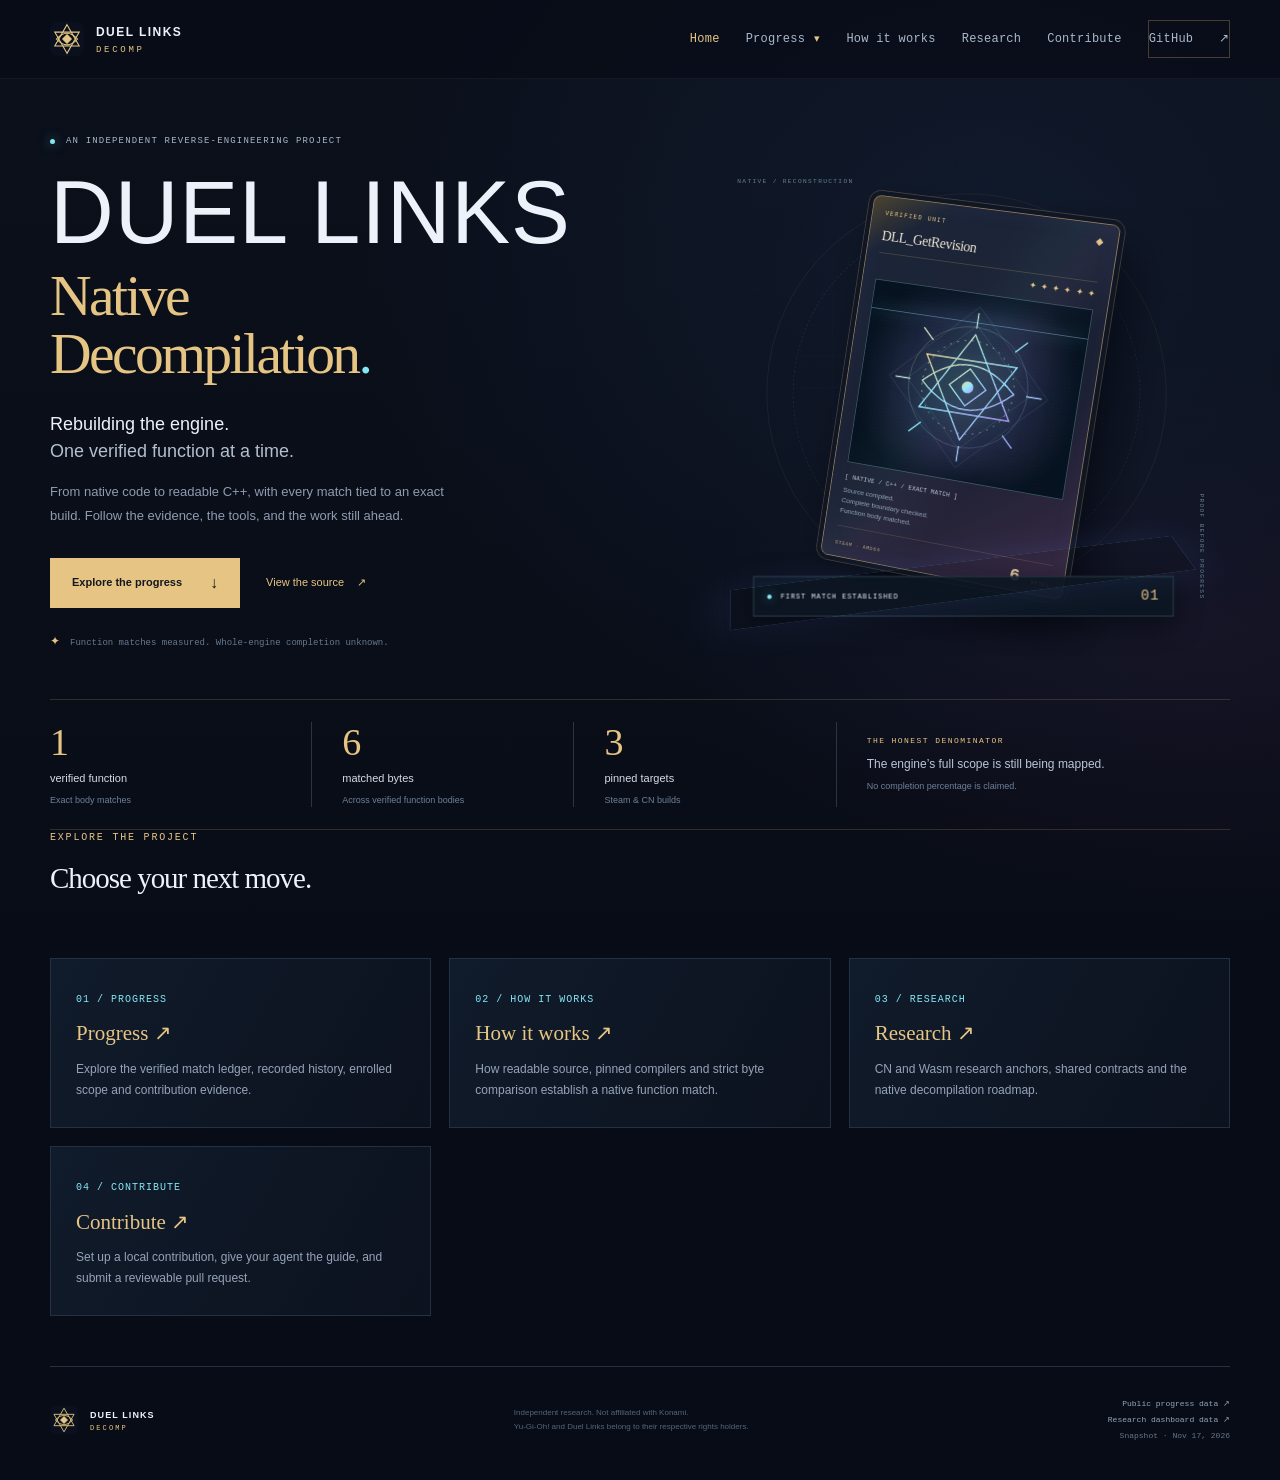
==== commit 17ec66dc: "Split research site into nested pages and add detailed progress reports" ====
--- a/site/index.html
+++ b/site/index.html
@@ -1,30 +1,30 @@
 <!doctype html>
-<html lang="en">
+<html lang="en" data-root="./" data-page="home">
 <head>
   <meta charset="utf-8">
   <meta name="viewport" content="width=device-width, initial-scale=1">
   <meta name="theme-color" content="#080c16">
-  <meta name="description" content="An independent, evidence-led reconstruction of the Duel Links native engine. Follow exact function matches, pinned targets, and the CN/Wasm research bridge.">
-  <title>Duel Links · Native Decompilation</title>
-  <link rel="icon" href="./mark.svg" type="image/svg+xml">
-  <link rel="stylesheet" href="./style.css">
-  <script src="./app.js" defer></script>
+  <meta name="description" content="An independent reconstruction of the Duel Links native engine, one verified function at a time.">
+  <title>Duel Links Native Decompilation</title>
+  <link rel="icon" href="./mark.svg?v=9a384636836e" type="image/svg+xml">
+  <link rel="stylesheet" href="./style.css?v=0f9919b5d5d2">
+  <script src="./app.js?v=cb98fdc72734" defer></script>
 </head>
-<body>
+<body class="page-home">
   <a class="skip-link" href="#main">Skip to content</a>
   <header class="site-header">
-    <a class="wordmark" href="#" aria-label="Duel Links Decomp home"><img src="./mark.svg" alt="" width="34" height="34"><span>DUEL LINKS <b>DECOMP</b></span></a>
-    <nav aria-label="Main navigation"><a href="#stats">Progress</a><a href="#method">The method</a><a href="#contributors">Contributors</a><a href="#join">Join the research</a><a class="nav-github repo-link" href="https://github.com/ElderLich/Duel-Links-Decomp">GitHub <span aria-hidden="true">↗</span></a></nav>
+    <a class="wordmark" href="./" aria-label="Duel Links Decomp home"><img src="./mark.svg?v=9a384636836e" alt="" width="34" height="34"><span>DUEL LINKS <b>DECOMP</b></span></a>
+    <nav class="main-nav" aria-label="Main navigation"><a href="./" aria-current="page">Home</a><details class="nav-dropdown"><summary>Progress <span aria-hidden="true">▾</span></summary><div class="nav-dropdown-menu"><a href="./progress/">Overview</a><a href="./progress/matches/">Match ledger</a><a href="./progress/history/">History</a><a href="./progress/scope/">Enrolled scope</a><a href="./progress/contributors/">Leaderboard</a></div></details><a href="./how/">How it works</a><a href="./research/">Research</a><a href="./join/">Contribute</a><a class="nav-github repo-link" href="https://github.com/ElderLich/Duel-Links-Decomp">GitHub <span aria-hidden="true">↗</span></a></nav>
   </header>
+  <main id="main" class="home-main">
 
-  <main id="main">
     <section class="hero section-shell" aria-labelledby="hero-title">
       <div class="hero-copy">
         <div class="eyebrow"><span class="status-light"></span> An independent reverse-engineering project</div>
         <h1 id="hero-title">DUEL LINKS<span>Native<br>Decompilation<span class="title-period">.</span></span></h1>
         <p class="hero-intro">Rebuilding the engine.<br><strong>One verified function at a time.</strong></p>
         <p class="hero-description">From native code to readable C++, with every match tied to an exact build. Follow the evidence, the tools, and the work still ahead.</p>
-        <div class="hero-actions"><a class="button button-gold" href="#ledger">Explore the progress <span aria-hidden="true">↓</span></a><a class="text-link repo-link" href="https://github.com/ElderLich/Duel-Links-Decomp">View the source <span aria-hidden="true">↗</span></a></div>
+        <div class="hero-actions"><a class="button button-gold" href="./progress/">Explore the progress <span aria-hidden="true">↓</span></a><a class="text-link repo-link" href="https://github.com/ElderLich/Duel-Links-Decomp">View the source <span aria-hidden="true">↗</span></a></div>
         <div class="hero-footnote"><span class="tiny-cross" aria-hidden="true">✦</span> Function matches measured. Whole-engine completion unknown.</div>
       </div>
       <div class="hero-art" aria-hidden="true">
@@ -46,80 +46,23 @@
       </div>
     </section>
 
-    <section id="stats" class="stat-strip section-shell" aria-label="Verified project progress">
-      <div><span class="stat-number" id="function-count">—</span><span>verified function<span id="function-plural">s</span></span><small>Exact body matches</small></div>
-      <div><span class="stat-number" id="byte-count">—</span><span>matched bytes</span><small>Across verified function bodies</small></div>
-      <div><span class="stat-number" id="target-count">—</span><span>pinned targets</span><small>Steam &amp; CN builds</small></div>
+
+<section id="stats" class="stat-strip section-shell" aria-label="Verified project progress">
+      <div><span class="stat-number" id="function-count">1</span><span>verified function<span id="function-plural"></span></span><small>Exact body matches</small></div>
+      <div><span class="stat-number" id="byte-count">6</span><span>matched bytes</span><small>Across verified function bodies</small></div>
+      <div><span class="stat-number" id="target-count">3</span><span>pinned targets</span><small>Steam &amp; CN builds</small></div>
       <div class="stat-note"><span class="eyebrow">The honest denominator</span><p>The engine’s full scope is still being mapped.</p><small>No completion percentage is claimed.</small></div>
     </section>
-    <p id="load-status" class="load-status section-shell" role="status">Loading the verified progress snapshot…</p>
-    <noscript><p class="section-shell load-error">Enable JavaScript to inspect the report, or read the <a href="./progress.json">verified match snapshot</a> and <a href="./dashboard.json">research dashboard data</a>.</p></noscript>
 
-    <nav class="report-nav section-shell" aria-label="Research report sections"><a href="#stats"><span>01</span> Stats</a><a href="#trend"><span>02</span> Trend</a><a href="#scope"><span>03</span> Scope map</a><a href="#contributors"><span>04</span> Contributors</a><a href="#ledger"><span>05</span> Matches</a><a href="#roadmap"><span>06</span> Milestones</a><a href="#join"><span>07</span> Join</a></nav>
-
-    <section id="trend" class="section-shell content-section report-section" aria-labelledby="trend-title">
-      <div class="section-heading"><div><span class="eyebrow">The research report / Trend</span><h2 id="trend-title">Every byte has<br><em>a paper trail.</em></h2></div><p>Recorded snapshots of verified work. The first data point marks a beginning, not a growth rate.</p></div>
-      <div class="report-grid">
-        <article class="report-panel trend-panel"><div class="panel-heading"><div><span class="eyebrow">Verified history</span><h3>Matches over time</h3></div><div class="metric-toggle" role="group" aria-label="History chart measurement"><button type="button" class="active" data-trend-metric="matched_body_bytes" aria-pressed="true">Bytes</button><button type="button" data-trend-metric="verified_functions" aria-pressed="false">Functions</button></div></div><div id="trend-chart" class="trend-chart"><p class="report-placeholder">Loading recorded history…</p></div><p id="trend-note" class="chart-note">Only dated snapshots are plotted. No interpolated daily results.</p><details class="data-disclosure"><summary>Read the history table</summary><div id="history-table" class="table-scroll"></div></details></article>
-        <article class="report-panel scope-summary"><span class="eyebrow">Two different denominators</span><h3>Measured work.<br>Unmapped engine.</h3><div class="scope-total"><strong id="enrolled-bytes">—</strong><span>bytes in the enrolled scope</span></div><div class="scope-total scope-total-small"><strong id="enrolled-functions">—</strong><span id="enrolled-function-label">functions with enrolled boundaries</span></div><div class="scope-meter-label"><span>Matched within this scope</span><strong id="enrolled-percent">—</strong></div><div class="scope-meter" aria-hidden="true"><span id="scope-meter-fill"></span></div><p id="scope-meter-caption" class="chart-note">Scope figures are loading.</p><div class="unknown-engine"><span aria-hidden="true">◇</span><div><strong>Whole-engine completion: unknown</strong><p>Enrolling a small unit does not establish the size of the engine. No global percentage is inferred.</p></div></div></article>
-      </div>
-      <p id="dashboard-status" class="report-status" role="status">Loading the research dashboard…</p>
-    </section>
-
-    <section id="scope" class="section-shell content-section report-section scope-section" aria-labelledby="scope-title">
-      <div class="section-heading"><div><span class="eyebrow">The research report / Scope map</span><h2 id="scope-title">The field<br><em>we can measure.</em></h2></div><p>Each tile represents an enrolled function. Tile area follows its known body size, within this scope only.</p></div>
-      <div class="scope-toolbar"><div class="scope-legend"><span><i class="legend-matched"></i> Matched</span><span><i class="legend-open"></i> Open</span><span><i class="legend-blocked"></i> Blocked</span></div><label class="scope-filter">Target <select id="scope-target"><option value="all">All enrolled targets</option></select></label></div>
-      <div id="scope-map" class="scope-map" role="group" aria-label="Enrolled functions by body size"><p class="report-placeholder">Loading enrolled functions…</p></div>
-      <p id="scope-map-note" class="chart-note">Unmeasured functions cannot be represented to scale.</p><details class="data-disclosure scope-data"><summary>Inspect the scope inventory</summary><div id="scope-table" class="table-scroll"></div></details>
-    </section>
-
-    <section id="contributors" class="section-shell content-section report-section contributors-section" aria-labelledby="contributors-title">
-      <div class="section-heading"><div><span class="eyebrow">The research report / Contributors &amp; tools</span><h2 id="contributors-title">Give credit.<br><em>Keep the receipts.</em></h2></div><p>Contribution credit follows recorded attribution. Missing authorship stays unassigned; a model is never guessed from the code.</p></div>
-      <div class="report-grid"><article class="report-panel contributors-panel"><div class="panel-heading"><div><span class="eyebrow">People</span><h3>Contribution ledger</h3></div><span class="panel-mark" aria-hidden="true">♧</span></div><div id="contributor-list"><p class="report-placeholder">Loading contribution records…</p></div><p class="chart-note">Verified matches only. Research, review and tooling may be acknowledged separately.</p></article><article class="report-panel model-panel"><div class="panel-heading"><div><span class="eyebrow">Models &amp; tools</span><h3>Attribution, not inference</h3></div><span class="panel-mark" aria-hidden="true">⌘</span></div><div id="model-list"><p class="report-placeholder">Loading attribution records…</p></div><p id="attribution-note" class="chart-note">A verified match can exist without a recorded model or tool attribution.</p></article></div>
-      <aside class="telemetry-note" aria-label="Telemetry availability"><div><span class="eyebrow">Research telemetry</span><p>Publish what is recorded.<br>Leave the rest unknown.</p></div><dl><div><dt>Visitors</dt><dd>Not collected</dd></div><div><dt>Token usage</dt><dd>Not collected</dd></div><div><dt>Project costs</dt><dd>Not collected</dd></div></dl></aside>
-    </section>
-
-    <section id="method" class="section-shell content-section">
-      <div class="section-heading"><div><span class="eyebrow">Reproducibility / The method</span><h2>A match is earned.</h2></div><p>Readable source is the start.<br>Matching the original is the test.</p></div>
-      <div class="method-grid" role="tablist" aria-label="Explore the matching workflow">
-        <button class="method-step active" id="method-tab-0" role="tab" aria-selected="true" aria-controls="method-detail" tabindex="0" data-step="0"><span class="step-index">01</span><span class="step-icon" aria-hidden="true">⌖</span><strong>Pin &amp; inspect</strong><span>Know exactly what you are rebuilding.</span></button>
-        <button class="method-step" id="method-tab-1" role="tab" aria-selected="false" aria-controls="method-detail" tabindex="-1" data-step="1"><span class="step-index">02</span><span class="step-icon" aria-hidden="true">⌘</span><strong>Reconstruct &amp; compile</strong><span>Turn observed behavior into source.</span></button>
-        <button class="method-step" id="method-tab-2" role="tab" aria-selected="false" aria-controls="method-detail" tabindex="-1" data-step="2"><span class="step-index">03</span><span class="step-icon" aria-hidden="true">⟷</span><strong>Compare &amp; record</strong><span>Let the bytes decide the result.</span></button>
-      </div>
-      <div class="method-detail" id="method-detail" role="tabpanel" aria-labelledby="method-tab-0"><span class="terminal-label">MATCHING PROTOCOL</span><p id="method-copy">Pin the input SHA-256, architecture and compiler. Establish a complete function boundary before selecting anything to compare.</p><code id="method-command">verify-targets → inspect → prove the boundary</code></div>
-      <div class="repro-note"><span aria-hidden="true">⌖</span><p><strong>Two checks, clearly separated.</strong> Local matching requires the pinned binary and compiler. The current certifier supports audited leaf routines; larger functions need further boundary support. Public CI checks published source, header, gate and target hashes and runs fixture tests. It does not rebuild the private game binaries.</p><a class="text-link repo-doc-link" data-repo-path="Tools/Matching/README.md" href="https://github.com/ElderLich/Duel-Links-Decomp/blob/main/Tools/Matching/README.md">Matching protocol ↗</a></div>
-    </section>
-
-    <section id="ledger" class="section-shell content-section ledger-section">
-      <div class="section-heading"><div><span class="eyebrow">The research report / Match ledger</span><h2>Small beginnings.<br><em>Verifiable progress.</em></h2></div><p>Each entry names its target, source, boundary and receipt. A function match says exactly that—and no more.</p></div>
-      <div class="ledger-toolbar"><div class="platform-tabs" role="tablist" aria-label="Choose a platform"><button id="steam-tab" class="active" role="tab" aria-selected="true" aria-controls="platform-panel" data-platform="steam">Steam <span>x64</span></button><button id="cn-tab" role="tab" aria-selected="false" aria-controls="platform-panel" tabindex="-1" data-platform="cn">China <span>ARM64</span></button></div><label class="search-box"><span aria-hidden="true">⌕</span><span class="sr-only">Search verified functions</span><input id="unit-search" type="search" placeholder="Find a function…" autocomplete="off"></label></div>
-      <div id="platform-panel" role="tabpanel" aria-labelledby="steam-tab">
-        <div class="platform-context"><span id="platform-title">Steam / AMD64</span><span id="platform-status">Loading verified units</span></div>
-        <div id="unit-list" class="unit-list" aria-live="polite"></div>
-        <div id="target-list" class="target-list"></div>
-      </div>
-      <p class="ledger-note">A six-byte pilot validates the reconstruction workflow. It is not a full DLL rebuild, original-source recovery, or runtime certification.</p>
-    </section>
-
-    <section id="bridge" class="bridge-section">
-      <div class="section-shell bridge-layout">
-        <div class="bridge-copy"><span class="eyebrow">03 / The CN connection</span><h2>Names in the dark.<br><em>A bridge to the engine.</em></h2><p>The CN build exposes a rich set of named Wasm host callbacks. These give us footholds: known API contracts, shared exports and candidate native helpers to investigate.</p><p class="muted">The Wasm module is a skill and hotfix layer. The native engine is much larger, and an identical name does not prove identical behavior.</p><a class="text-link repo-doc-link" data-repo-path="README.md" href="https://github.com/ElderLich/Duel-Links-Decomp/blob/main/README.md">Read the research approach <span aria-hidden="true">↗</span></a></div>
-        <div class="bridge-map" aria-label="CN to Steam evidence bridge"><div class="bridge-node node-wasm"><span class="node-id">CN / WASM</span><strong id="binding-count">—</strong><span>named host bindings</span></div><div class="bridge-connector"><span></span><small>FOLLOW THE CALLS</small><span></span></div><div class="bridge-node node-contract"><span class="node-id">VERIFIED ANCHORS</span><strong id="contract-count">—</strong><span>shared export contracts</span></div><div class="bridge-connector"><span></span><small>CHECK EACH BUILD</small><span></span></div><div class="bridge-node node-native"><span class="node-id">STEAM ↔ CN</span><strong id="export-count">—</strong><span>shared public exports</span></div><p class="bridge-caption"><span class="tiny-cross">✦</span> Names guide the search. Target-specific evidence proves the match.</p></div>
-      </div>
-    </section>
-
-    <section id="roadmap" class="section-shell content-section roadmap-section">
-      <div class="section-heading"><div><span class="eyebrow">The research report / Milestones</span><h2>A long game.<br>A clear next move.</h2></div><p>Milestones describe deliverables.<br>They are not a percentage of the engine.</p></div>
-      <ol id="milestone-list" class="roadmap"><li class="done"><span class="roadmap-marker">✓</span><div><span class="phase-label">Established</span><h3>Make the first exact match</h3><p>Pin the builds, compile real C++, verify a complete body, and prove the gate rejects a changed result.</p></div></li><li class="current"><span class="roadmap-marker">02</span><div><span class="phase-label">In progress</span><h3>Map the shared foundations</h3><p>Use CN contracts to identify small helpers. Recover types and boundaries, then grow the verified unit ledger.</p></div></li><li><span class="roadmap-marker">03</span><div><span class="phase-label">Planned</span><h3>Rebuild larger units</h3><p>Establish a CN compiler recipe, study link-dependent code, and add relocation-aware object and link comparison.</p></div></li><li><span class="roadmap-marker">04</span><div><span class="phase-label">Long term</span><h3>Account for the whole engine</h3><p>Expand the translation-unit inventory, define measurable coverage, and work toward a reproducible complete build.</p></div></li></ol>
-    </section>
-
-    <section class="section-shell evidence-section" aria-labelledby="evidence-title"><div class="section-heading compact"><div><span class="eyebrow">The evidence standard</span><h2 id="evidence-title">What the numbers mean.</h2></div></div><div class="evidence-ledger"><details open><summary><span class="badge badge-cyan">Verified</span>Exact function bodies<span class="expand-icon">+</span></summary><p>Compiled source matched the entire independently established native range. Source and target hashes identify precisely what was checked. A changed pilot was rejected by the gate: <strong id="negative-status">checking receipt</strong>.</p></details><details><summary><span class="badge badge-gold">Observed</span>Native references &amp; contracts<span class="expand-icon">+</span></summary><p>The reviewed selector table recovered <strong id="reference-count">—</strong> card IDs absent from the earlier comparison view. These are decoded references, not newly certified effects, new releases, or restored C++ functions.</p></details><details><summary><span class="badge badge-purple">Unresolved</span>Whole-engine coverage<span class="expand-icon">+</span></summary><p>The total function inventory, original build recipes and full runtime behavior remain unresolved. No overall completion percentage is published until a defensible denominator exists.</p></details></div></section>
-
-    <section id="join" class="join-section section-shell" aria-labelledby="join-title"><div class="join-copy"><span class="eyebrow">Join / Humans &amp; agents</span><h2 id="join-title">Bring curiosity.<br><em>Leave a proof.</em></h2><p>Pick a bounded task, reproduce it locally, and submit a pull request with the evidence needed to review it.</p><ol class="join-steps"><li><span>01</span><div><strong>Read the contribution guide</strong><p>Understand the scope, pinned targets and matching rules.</p></div></li><li><span>02</span><div><strong>Set up your local tools</strong><p>Use your own local game files and an explicit compiler recipe.</p></div></li><li><span>03</span><div><strong>Submit a reviewable change</strong><p>Share source and sanitized results through a GitHub pull request.</p></div></li></ol><a class="text-link" href="./agents.md">Open the agent guide ↗</a></div><div class="join-terminal"><div class="terminal-top"><span><i></i><i></i><i></i></span><span>YOUR NEXT CONTRIBUTION</span></div><div class="agent-prompt"><span class="terminal-label">Tell your agent</span><label class="sr-only" for="agent-prompt-text">Copyable agent contribution prompt</label><textarea id="agent-prompt-text" rows="4" readonly spellcheck="false">Read https://elderlich.github.io/Duel-Links-Decomp/agents.md and set yourself up to contribute.</textarea><button id="copy-agent-prompt" class="button button-gold" type="button">Copy agent prompt <span aria-hidden="true">⧉</span></button><p id="copy-status" role="status" class="copy-status">Works with your preferred coding agent.</p></div><div class="join-cli"><span class="terminal-label">Or start from your terminal</span><pre><code>git clone https://github.com/ElderLich/Duel-Links-Decomp.git
-cd Duel-Links-Decomp
-python -m unittest discover -s Tools/Matching -p "test_*.py"</code></pre><p>Contribution happens through local tools and GitHub pull requests. This site has no account system or remote job runner.</p></div></div></section>
-    <section class="section-shell closing-section"><div class="closing-sigil" aria-hidden="true">◇</div><span class="eyebrow">Open source. Open evidence.</span><h2>The next match<br>starts with a question.</h2><p>Explore the code, inspect the methodology,<br>or help turn an unknown into a proven function.</p><a class="button button-gold repo-link" href="https://github.com/ElderLich/Duel-Links-Decomp">Enter the repository <span aria-hidden="true">↗</span></a></section>
+<section class="section-shell directory-section"><div class="section-heading compact"><div><span class="eyebrow">Explore the project</span><h2>Choose your next move.</h2></div></div><div class="page-directory"><a class="directory-card" href="./progress/"><span class="eyebrow">01 / Progress</span><h3>Progress <span aria-hidden="true">↗</span></h3><p>Explore the verified match ledger, recorded history, enrolled scope and contribution evidence.</p></a><a class="directory-card" href="./how/"><span class="eyebrow">02 / How it works</span><h3>How it works <span aria-hidden="true">↗</span></h3><p>How readable source, pinned compilers and strict byte comparison establish a native function match.</p></a><a class="directory-card" href="./research/"><span class="eyebrow">03 / Research</span><h3>Research <span aria-hidden="true">↗</span></h3><p>CN and Wasm research anchors, shared contracts and the native decompilation roadmap.</p></a><a class="directory-card" href="./join/"><span class="eyebrow">04 / Contribute</span><h3>Contribute <span aria-hidden="true">↗</span></h3><p>Set up a local contribution, give your agent the guide, and submit a reviewable pull request.</p></a></div></section>
+    <noscript><p class="section-shell static-data-note">This page includes the published snapshot. Enable JavaScript for filters and interactive charts, or inspect the <a href="./progress.json">match data</a> and <a href="./dashboard.json">dashboard data</a>.</p></noscript>
   </main>
-  <footer class="site-footer section-shell"><a class="wordmark" href="#"><img src="./mark.svg" alt="" width="28" height="28"><span>DUEL LINKS <b>DECOMP</b></span></a><p>Independent research. Not affiliated with Konami.<br>Yu-Gi-Oh! and Duel Links belong to their respective rights holders.</p><div><a href="./progress.json">Public progress data ↗</a><span id="updated-at">Snapshot loading</span></div></footer>
+  <footer class="site-footer section-shell">
+    <a class="wordmark" href="./"><img src="./mark.svg?v=9a384636836e" alt="" width="28" height="28"><span>DUEL LINKS <b>DECOMP</b></span></a>
+    <p>Independent research. Not affiliated with Konami.<br>Yu-Gi-Oh! and Duel Links belong to their respective rights holders.</p>
+    <div><a href="./progress.json">Public progress data ↗</a><a href="./dashboard.json">Research dashboard data ↗</a><span id="updated-at">Snapshot · 2026-11-17</span></div>
+  </footer>
+  <script type="application/json" id="initial-progress">{"schema_version":1,"updated":"2026-11-17","project":{"name":"Duel Links Native Decompilation","repo_url":"https://github.com/ElderLich/Duel-Links-Decomp","branch":"main"},"summary":{"verified_functions":1,"matched_body_bytes":6,"engine_total_functions":null,"engine_total_bytes":null,"completion_percent":null,"ignored_receipts":0,"negative_control":"passed"},"targets":[{"id":"cn-arm64-10.10.1032","label":"CN / 10.10.1032","platform":"cn","format":"elf","architecture":"arm64","sha256":"b3a348dbf1e2be1bbbd243bbf1dcf4287abf611688c831e86a5bbf75ca501621","image_bytes":23213296,"toolchain_note":"Android ARM64. Exact compiler and link recipe unresolved."},{"id":"steam-current","label":"Steam / current","platform":"steam","format":"pe","architecture":"amd64","sha256":"66193d0d12f5fb5ef2fb9f5df1dfd6defae1432c9336ce6880e44190f7eb1ca7","image_bytes":22406656,"toolchain_note":"MSVC 14.44 bootstrap; original compiler flags unresolved."},{"id":"steam-previous","label":"Steam / previous","platform":"steam","format":"pe","architecture":"amd64","sha256":"c42d35d34ceb543b159c9b8c3d4e9a55243a5898d75a09efc0bf7d73b3cb5b26","image_bytes":22266880,"toolchain_note":"Historical target. Addresses and matches are version-specific."}],"units":[{"name":"DLL_GetRevision","target":"steam-current","status":"matched","body_bytes":6,"boundary":"leaf-return-u32","original_rva":"0x2060","body_sha256":"e0eb3a7561c4076d7bec30953d095dcf3fa0b2a68f8eb60961258e95e548a201","target_sha256":"66193d0d12f5fb5ef2fb9f5df1dfd6defae1432c9336ce6880e44190f7eb1ca7","source":{"path":"Source/revision.cpp","sha256":"0a36a897b0fa03c80577fc7685ca4a226dff5363f795685b96e373e6fc8e8950"},"inputs":[{"path":"Source/revision.cpp","sha256":"0a36a897b0fa03c80577fc7685ca4a226dff5363f795685b96e373e6fc8e8950"},{"path":"include/duel_exports.h","sha256":"ec6172718f5569a27dbdd46cb61d72a489c7daa68bc89ccfb8da0cd62c664ab3"}],"receipt_sha256":"72cb70ef118ebf1b5d81dc44021b5d480d5390e9dbd640cb4688ad281de6995d","gate_sha256":"2daec81ec669c02123e5a09011f48bb1351345a50e2387cee5275de76439275a","recipe_sha256":"7c3962977d990e9633d2cfffa2eb2287b6743cf1cc2c18de0e90b8c4f01996c4"}],"references":{"host_bindings":3980,"verified_export_contracts":154,"shared_exports":234,"active_wasm_imports":301,"newly_recovered_card_references":20,"bridge_receipt_sha256":"230e4c2730bc2598dc8ea1ea5d38266f4057228b359fbe5c4206bde585f81c0e","contracts_receipt_sha256":"c2da7dea25a1564812057a3761bb196a84823f6af1d6137a134728c655075b58","card_reference_receipt_sha256":"b1677eb1185b1e3e777ed3d7f8aba3df473c5ffb23ad85bc63174850472f16c0"}}</script>
+  <script type="application/json" id="initial-dashboard">{"schema_version":1,"project":{"name":"Duel Links Native Decompilation","repo_url":"https://github.com/ElderLich/Duel-Links-Decomp","branch":"main"},"integration":{"id":"20261117T182921Z-cd8aab623ee54b4fa2a9eaba9c2c9ab2","completed_at":"2026-11-17T18:29:22.529730Z","status":"passed","verification":"local-native-full-enrolled-scope","ci_verification":"consistency-only-no-native-binaries","snapshot_sha256":"2a070b75dd229a30ffb4d524ce350e303261d05ef04de3a55e5bdf67e3bd99e2"},"scope":{"inventory_complete":false,"enrolled_units":1,"enrolled_body_bytes":6,"integrated_units":1,"integrated_body_bytes":6,"pending_units":0,"pending_body_bytes":0,"engine_total_units":null,"engine_total_body_bytes":null,"engine_completion_percent":null},"targets":[{"id":"cn-arm64-10.10.1032","label":"CN / 10.10.1032","platform":"cn","sha256":"b3a348dbf1e2be1bbbd243bbf1dcf4287abf611688c831e86a5bbf75ca501621","enrolled_units":0,"enrolled_body_bytes":0,"integrated_units":0,"integrated_body_bytes":0,"pending_units":0,"pending_body_bytes":0},{"id":"steam-current","label":"Steam / current","platform":"steam","sha256":"66193d0d12f5fb5ef2fb9f5df1dfd6defae1432c9336ce6880e44190f7eb1ca7","enrolled_units":1,"enrolled_body_bytes":6,"integrated_units":1,"integrated_body_bytes":6,"pending_units":0,"pending_body_bytes":0},{"id":"steam-previous","label":"Steam / previous","platform":"steam","sha256":"c42d35d34ceb543b159c9b8c3d4e9a55243a5898d75a09efc0bf7d73b3cb5b26","enrolled_units":0,"enrolled_body_bytes":0,"integrated_units":0,"integrated_body_bytes":0,"pending_units":0,"pending_body_bytes":0}],"units":[{"id":"steam-current:DLL_GetRevision","name":"DLL_GetRevision","target":"steam-current","source":"Source/revision.cpp","original_rva":"0x2060","body_bytes":6,"status":"integrated","first_accepted_date":"2026-11-17","contributor":null,"model":null}],"daily_trend":[{"date":"2026-11-17","accepted_units":1,"accepted_body_bytes":6,"cumulative_units":1,"cumulative_body_bytes":6}],"size_map":[{"id":"steam-current:DLL_GetRevision","name":"DLL_GetRevision","target":"steam-current","source":"Source/revision.cpp","body_bytes":6,"status":"integrated"}],"contributors":[{"id":"unknown","label":"Unknown / unrecorded","units":1,"body_bytes":6}],"models":[{"id":"unknown","label":"Unknown / unrecorded","units":1,"body_bytes":6}],"milestones":[{"id":"full-enrolled-integration","date":"2026-11-17","label":"All enrolled units rebuilt and matched","units":1,"body_bytes":6}],"limitations":["Full enrolled-scope success is not whole-engine completion; the native inventory denominator is unknown.","CI validates committed source, recipe, toolchain pins and ledger consistency. It cannot independently match private native binaries.","First acceptance dates show the first recorded publication day, bound to the original receipt and published snapshot; no precise original acceptance time was recorded.","Contributor and model attribution are unknown where no historical evidence was recorded. Token, cost and visitor data are not collected."]}</script>
 </body>
 </html>
--- a/site/style.css
+++ b/site/style.css
@@ -13,3 +13,32 @@
 @media(max-width:800px){.hero{grid-template-columns:1fr 1fr;gap:5px;min-height:610px;padding-block:60px}.hero-art{height:450px;transform:scale(.78);transform-origin:center left;width:400px;margin-left:5px}.hero h1{font-size:4.5rem}.hero h1>span{font-size:2.9rem}.hero-intro{font-size:16px}.hero-description{font-size:11px;max-width:330px}.hero-actions{flex-direction:column;align-items:flex-start;gap:15px}.hero-footnote{font-size:7px;max-width:275px}.hero .eyebrow{font-size:7px;letter-spacing:.08em;max-width:265px}.site-header nav>a:not(.nav-github){display:none}.stat-strip{grid-template-columns:1fr 1fr 1fr}.stat-note{grid-column:1/-1;margin-top:22px;padding:20px 0 0!important;border-top:1px solid #2b3648!important;display:flex!important;flex-direction:row!important;justify-content:space-between!important;align-items:center;gap:15px}.stat-note p{max-width:none;margin:0;font-size:10px}.stat-note small{margin:0;font-size:8px}.stat-strip>div:nth-child(3){border:0}.section-heading{gap:28px}.section-heading>p{max-width:250px;font-size:11px}.content-section{padding-block:70px}.ledger-section{padding-top:20px}.method-step{padding:26px 20px}.method-step strong{font-size:12px}.method-step>span:last-child{font-size:10px}.method-detail{grid-template-columns:1fr;gap:10px}.terminal-label{grid-row:auto}.bridge-layout{grid-template-columns:1fr;gap:40px}.bridge-copy{max-width:590px}.bridge-map{max-width:550px;width:100%;margin:auto}.bridge-section{padding-block:65px}.bridge-node{padding:13px}.bridge-node strong{font-size:27px}.bridge-connector{height:36px}.bridge-caption{font-size:7px}.site-footer{flex-wrap:wrap}.site-footer>div{margin-left:auto}.site-footer p{order:3;width:100%;font-size:8px}.search-box input{width:160px}.target p{font-size:9px}}
 @media(max-width:600px){.section-shell{width:calc(100% - 40px)}.site-header{height:72px;padding-inline:20px}.wordmark{font-size:10px;gap:8px}.wordmark img{width:29px;height:29px}.site-header .nav-github{font-size:10px;padding:8px 12px}.nav-github span{margin-left:8px}.hero{display:flex;flex-direction:column;padding:53px 0 30px;gap:18px;align-items:stretch;overflow:hidden}.hero-copy{position:relative;z-index:1}.hero h1{font-size:4.9rem}.hero h1>span{font-size:3.55rem}.hero-intro{margin-top:25px;font-size:17px}.hero-description{font-size:12px;max-width:360px}.hero .eyebrow{font-size:7px;max-width:none}.hero-actions{flex-direction:row;align-items:center;gap:20px;margin-top:26px}.button{font-size:10px;gap:20px;padding:10px 17px;min-height:43px}.text-link{font-size:10px}.hero-footnote{font-size:8px;max-width:350px;margin-top:20px}.hero-art{height:405px;transform:scale(.82);transform-origin:top center;width:100%;margin:18px 0 -45px}.duel-card{transform:rotateY(-7deg) rotateZ(7deg)}.orbit{width:385px;height:385px}.orbit-two{width:335px;height:335px}.art-label{left:0;right:0;bottom:-27px}.coordinate-a{top:-10px;left:0}.coordinate-b{right:-12px;bottom:10px}.stat-strip{padding-top:25px;padding-bottom:20px}.stat-strip>div{padding-inline:14px}.stat-number{font-size:32px}.stat-strip>div>span:not(.stat-number):not(.eyebrow){font-size:9px}.stat-strip small{font-size:8px;max-width:100px}.stat-note{align-items:flex-start!important;flex-direction:column!important;gap:8px;margin-top:20px}.stat-note small{max-width:none;font-size:8px}.stat-note p{font-size:11px}.stat-note .eyebrow{font-size:8px}.load-status{font-size:7px;text-align:left;padding-top:12px;min-height:0}.content-section{padding-block:60px}.section-heading{display:block;margin-bottom:28px}.section-heading .eyebrow{font-size:9px;margin-bottom:14px}.section-heading>p{font-size:11px;line-height:1.8;margin-top:20px;max-width:350px}.section-heading>p br{display:none}h2{font-size:2.3rem}.method-grid{grid-template-columns:1fr}.method-step{padding:21px 22px 21px 65px;border-right:0;border-bottom:1px solid var(--line)}.method-step:last-child{border-bottom:0}.step-icon{position:absolute;left:23px;top:25px;margin:0;font-size:22px}.step-index{right:18px;top:22px;font-size:9px}.method-step strong{font-size:13px;margin-bottom:5px}.method-step>span:last-child{font-size:10px;max-width:230px}.method-step.active:after{right:auto;top:0;bottom:0;left:0;width:2px;height:auto}.method-detail{padding:20px 22px;min-height:150px}.method-detail p{font-size:10px}.method-detail code{font-size:8px}.ledger-section{padding-top:0}.ledger-toolbar{align-items:flex-start;flex-direction:column;gap:9px}.platform-tabs{width:100%;gap:30px}.platform-tabs button{font-size:12px;padding-top:7px}.search-box{width:100%;padding-bottom:12px}.search-box input{width:100%;font-size:11px;border:1px solid #29364a;padding:9px 12px;background:#0c1422}.search-box>span:first-child{font-size:21px}.platform-context{font-size:8px;gap:10px;align-items:flex-start;padding-block:19px}.platform-context>span:last-child{text-align:right;max-width:150px}.unit{padding:20px 16px}.unit-heading{gap:12px}.unit h3{font-size:12px}.unit-symbol{height:32px;width:32px;line-height:18px;font-size:14px;padding:6px}.unit-measure strong{font-size:22px}.unit-measure small{display:block;margin-left:0;font-size:8px;margin-top:4px}.unit-meta{gap:9px}.unit-meta .text-link{font-size:8px}.badge{font-size:7px;padding:4px 6px}.proof-grid{grid-template-columns:1fr;gap:4px;padding:12px;font-size:8px}.proof-grid dd{margin-bottom:9px}.target-list{grid-template-columns:1fr}.target{padding:17px}.target p{font-size:10px}.ledger-note{font-size:9px;line-height:1.8}.bridge-section{padding-block:55px}.bridge-copy h2{font-size:2.3rem}.bridge-copy>p{font-size:11px}.bridge-layout{gap:30px}.bridge-map{padding:0}.bridge-node>span:last-child{font-size:9px}.bridge-caption{max-width:285px;font-size:7px}.roadmap{grid-template-columns:1fr;gap:27px}.roadmap li{gap:17px;padding-top:20px}.roadmap h3{font-size:14px}.roadmap p{font-size:11px}.roadmap-marker{width:28px;height:28px;font-size:10px}.phase-label{font-size:8px}.compact h2{font-size:29px}.evidence-section{padding-bottom:55px}.evidence-ledger summary{font-size:11px;gap:11px;padding:17px 0}.evidence-ledger .badge{width:78px;font-size:7px}.evidence-ledger details p{padding:0 12px 20px 0;font-size:10px}.closing-section{padding:35px 0 55px}.closing-sigil{font-size:50px;margin-bottom:16px}.closing-section h2{font-size:2.6rem}.closing-section p{font-size:11px}.site-footer{padding-block:25px 28px;gap:20px}.site-footer .wordmark{font-size:8px}.site-footer .wordmark img{width:25px}.site-footer>div{font-size:7px}.site-footer p{font-size:7px}}
 @media(prefers-reduced-motion:reduce){html{scroll-behavior:auto}*{animation:none!important;transition:none!important}.hero-art:hover .duel-card{transform:rotateY(-10deg) rotateZ(9deg)}}
+
+/* Shared navigation and focused report pages. */
+.site-header{position:relative;z-index:30;min-height:78px;height:auto;padding-block:20px;gap:25px}
+.site-header .main-nav{display:flex;align-items:center;justify-content:flex-end;gap:26px;flex-wrap:wrap}
+.site-header .main-nav>a,.nav-dropdown>summary{font:12px/1.5 var(--mono);letter-spacing:.02em;color:#aab9cb;padding:9px 0;cursor:pointer}
+.site-header .main-nav a[aria-current=page],.nav-dropdown[open]>summary{color:var(--gold)}
+.nav-dropdown{position:relative}.nav-dropdown>summary{list-style:none;display:flex;gap:9px;align-items:center}.nav-dropdown>summary::-webkit-details-marker{display:none}.nav-dropdown>summary:after{content:"\25be";color:var(--gold);font-size:11px}.nav-dropdown[open]>summary:after{transform:rotate(180deg)}
+.nav-dropdown-menu{position:absolute;top:calc(100% + 6px);left:-18px;min-width:235px;padding:9px;background:#0e1725;border:1px solid #62593f;box-shadow:0 18px 38px #0009;z-index:50}
+.nav-dropdown-menu a{display:flex;align-items:center;justify-content:space-between;padding:12px 14px;font:12px var(--mono);color:#b8c8d9;border-left:2px solid transparent}
+.nav-dropdown-menu a:hover,.nav-dropdown-menu a:focus-visible,.nav-dropdown-menu a[aria-current=page]{background:#192536;color:var(--gold);border-left-color:var(--gold)}
+.breadcrumbs{display:flex;gap:10px;align-items:center;flex-wrap:wrap;padding-top:25px;font:11px/1.5 var(--mono);color:#6f829c}.breadcrumbs a{color:#a7b9ce}.breadcrumbs a:hover{color:var(--gold)}
+.page-main{min-height:65vh}.page-main .content-section{padding-top:35px;padding-bottom:45px}.page-main .section-heading{align-items:center;margin-bottom:30px}.page-main .section-heading h1{font:clamp(2rem,4vw,3.2rem)/1.12 var(--serif);letter-spacing:-.03em;color:var(--text);margin:0}.page-main h1 em{font-weight:400;color:var(--gold)}.page-main .section-heading>p{font-size:13px;max-width:375px;line-height:1.75}.page-main .section-heading .eyebrow{margin-bottom:14px}
+.page-main .ledger-section{padding-top:35px}.page-main .report-panel{padding:25px}.page-main .report-panel h3{font:16px/1.4 var(--mono);color:var(--gold);text-transform:uppercase;letter-spacing:.035em}.page-main .report-table{font-size:12px}.page-main .chart-note,.page-main .ledger-note{font-size:12px!important;line-height:1.7}.page-main .report-status{font-size:10px;overflow-wrap:anywhere}.page-main .join-section{padding-top:35px;padding-bottom:50px}.page-main .join-copy h1{font:clamp(2.4rem,5vw,3.8rem)/1.1 var(--serif);margin:16px 0 23px}.page-main .join-copy>p{font-size:14px}.page-main .bridge-section{margin-top:30px;padding:45px 0}.page-main .bridge-copy h1{font:clamp(2rem,4vw,3.2rem)/1.15 var(--serif);margin:15px 0 23px}.page-main .bridge-copy h1 em{color:var(--gold)}.page-main .bridge-copy>p{font-size:13px}.page-main .evidence-section{padding-top:10px}.page-main .evidence-ledger details p{font-size:12px}.page-main .method-detail p{font-size:12px}.page-main .method-detail code{font-size:11px}
+.page-directory{display:grid;grid-template-columns:repeat(3,minmax(0,1fr));gap:18px;padding-top:30px;padding-bottom:50px}.directory-card{display:block;border:1px solid var(--line);background:linear-gradient(120deg,#101b2b,#0c121e);padding:25px;transition:border-color .2s,transform .2s}.directory-card:hover{border-color:#9e8755;transform:translateY(-2px)}.directory-card h2,.directory-card h3{font:21px/1.3 var(--serif);margin:11px 0;color:var(--gold)}.directory-card p{font-size:12px;line-height:1.8;color:var(--muted)}.directory-card .eyebrow,.directory-card>span{font:10px var(--mono);letter-spacing:.1em;color:var(--cyan)}
+.page-home .hero{min-height:540px;padding-top:55px;padding-bottom:45px}.page-home .hero-art{transform:scale(.88);transform-origin:center}.page-home .hero-description{max-width:420px}.page-home .page-directory{padding-top:35px}.page-home .stat-strip{padding-block:22px}.page-home .hero h1>span{font-size:clamp(2.8rem,4.5vw,4rem)}
+.report-stat-grid{display:grid;grid-template-columns:repeat(3,minmax(0,1fr));gap:16px;margin:25px 0}.report-stat{padding:22px;border:1px solid #5e543c;background:linear-gradient(125deg,#231f1b50,#0c1726);min-width:0}.report-stat>span,.report-stat>small{display:block;font:10px/1.7 var(--mono);color:var(--muted);text-transform:uppercase;letter-spacing:.06em}.report-stat strong{display:block;font:42px/1.3 var(--mono);letter-spacing:-.05em;color:var(--gold);margin:10px 0}.report-stat p{font:11px/1.7 var(--mono)}
+.scope-progress-bars{padding:22px 0;border-bottom:1px solid var(--line)}.scope-progress-row{display:grid;grid-template-columns:100px 1fr 140px;align-items:center;gap:20px;margin:15px 0;font:12px var(--mono);text-transform:uppercase}.scope-progress-row strong{font-size:12px;color:var(--gold);text-align:right}.segmented-track{height:20px;padding:3px;border:1px solid #837246;background:#0b111c}.segmented-fill{height:100%;background:repeating-linear-gradient(90deg,var(--gold) 0,var(--gold) 22px,transparent 22px,transparent 25px);box-shadow:0 0 12px #e6c58412;max-width:100%}.scope-progress-row:nth-child(2) .segmented-fill{background:repeating-linear-gradient(90deg,var(--cyan) 0,var(--cyan) 22px,transparent 22px,transparent 25px)}
+.history-charts{display:grid;grid-template-columns:1fr 1fr;gap:20px}.history-charts .report-panel{min-width:0}.history-charts svg,.daily-chart svg{display:block;width:100%;height:auto}.daily-report{margin-top:22px}.daily-chart{min-height:260px}.chart-area{fill:#e6c58412}.chart-model-legend{display:flex;gap:18px;flex-wrap:wrap;margin:15px 0;font:11px var(--mono);color:#afbed1}.legend-swatch{width:11px;height:11px;display:inline-block;vertical-align:middle;margin-right:7px}.chart-bar{stroke:#080c16;stroke-width:1}.report-table th{font-size:10px;text-transform:uppercase;letter-spacing:.05em;color:var(--gold)}.report-table td.number,.report-table td:last-child{font-family:var(--mono)}.unranked-note{font:11px/1.7 var(--mono);margin-top:14px;color:#8d9eb6}.empty-metric{color:#8090a8;font:20px var(--mono)}
+@media(max-width:950px){.site-header .main-nav{gap:15px}.site-header .main-nav>a,.nav-dropdown>summary{font-size:11px}.page-directory{grid-template-columns:repeat(2,minmax(0,1fr))}.history-charts{grid-template-columns:1fr}.report-stat strong{font-size:34px}}
+@media(max-width:800px){.site-header{display:flex;flex-wrap:wrap;padding:18px 24px;gap:13px}.site-header .main-nav{width:100%;justify-content:flex-start;gap:22px;flex-wrap:wrap}.site-header .main-nav>a:not(.nav-github){display:inline-flex}.site-header .main-nav>a,.nav-dropdown>summary{padding:9px 0;font-size:12px}.site-header .nav-github{margin-left:auto}.nav-dropdown-menu{left:0}.page-main .section-heading>p{margin-top:15px}.scope-progress-row{grid-template-columns:85px 1fr 125px;gap:12px}.page-home .hero{padding-block:35px;min-height:0}.page-home .hero-art{transform:scale(.75)}.page-main .report-grid{grid-template-columns:1fr}}
+@media(max-width:600px){.site-header{padding:17px 20px;gap:10px}.site-header .main-nav{gap:16px}.site-header .main-nav>a,.nav-dropdown>summary{font-size:10px}.site-header .main-nav .nav-github{display:none}.nav-dropdown-menu{min-width:225px;left:-55px}.nav-dropdown-menu a{font-size:12px;padding:14px}.breadcrumbs{padding-top:21px;font-size:10px}.page-main .content-section{padding-top:28px;padding-bottom:30px}.page-main .section-heading h1{font-size:2.35rem}.page-main .section-heading>p{font-size:12px}.page-directory{grid-template-columns:1fr;padding-block:25px}.directory-card{padding:21px}.page-home .hero-art{display:none}.page-home .hero{padding-block:36px}.page-home .hero h1{font-size:3.7rem}.page-home .hero h1>span{font-size:2.9rem}.page-home .hero-intro{font-size:16px;margin-top:20px}.page-home .hero-description{font-size:12px}.report-stat-grid{grid-template-columns:1fr;gap:10px}.report-stat{padding:18px}.report-stat strong{font-size:34px;margin-block:5px}.scope-progress-row{grid-template-columns:85px 1fr;gap:10px;font-size:11px}.scope-progress-row strong{grid-column:2;text-align:left;font-size:10px}.page-main .report-panel{padding:20px 15px}.page-main .report-panel h3{font-size:13px}.page-main .chart-note{font-size:11px!important}.page-main .report-table{font-size:11px}.page-main .join-copy>p{font-size:12px}.page-main .join-section{padding-block:28px}.page-main .scope-map{min-height:150px}.page-main .repro-note p{font-size:11px}.page-main .report-status{font-size:9px}.daily-chart{min-height:200px}}
+
+.page-intro{padding-top:32px;padding-bottom:10px}.page-intro h1{font:clamp(2rem,4vw,3.2rem)/1.12 var(--serif);letter-spacing:-.03em;margin:14px 0 18px}.page-intro h1 em{color:var(--gold)}.page-intro>p{max-width:720px;font-size:14px;line-height:1.8}.page-main .directory-section{padding-block:0}.page-main .history-charts .report-panel{min-height:300px}
+
+.nav-dropdown>summary>span[aria-hidden]{display:none}.static-hash code{display:block;overflow-wrap:anywhere;white-space:normal;font-size:10px;color:var(--gold)}.static-hash summary{font:10px/1.8 var(--mono);color:var(--gold);cursor:pointer}.page-main .directory-section>.section-heading{padding-top:28px}
+
+.history-charts .trend-chart,.daily-chart{height:auto;min-height:0}.page-main .contributors-section .report-grid{grid-template-columns:1.15fr 1fr}.chart-unit{font:10px var(--mono);color:var(--muted)}@media(max-width:800px){.page-main .contributors-section .report-grid{grid-template-columns:1fr}}
+
+.daily-chart{display:block}.daily-chart .data-disclosure{max-width:100%;overflow-x:auto}.table-scroll{min-width:0;max-width:100%;overflow-x:auto}
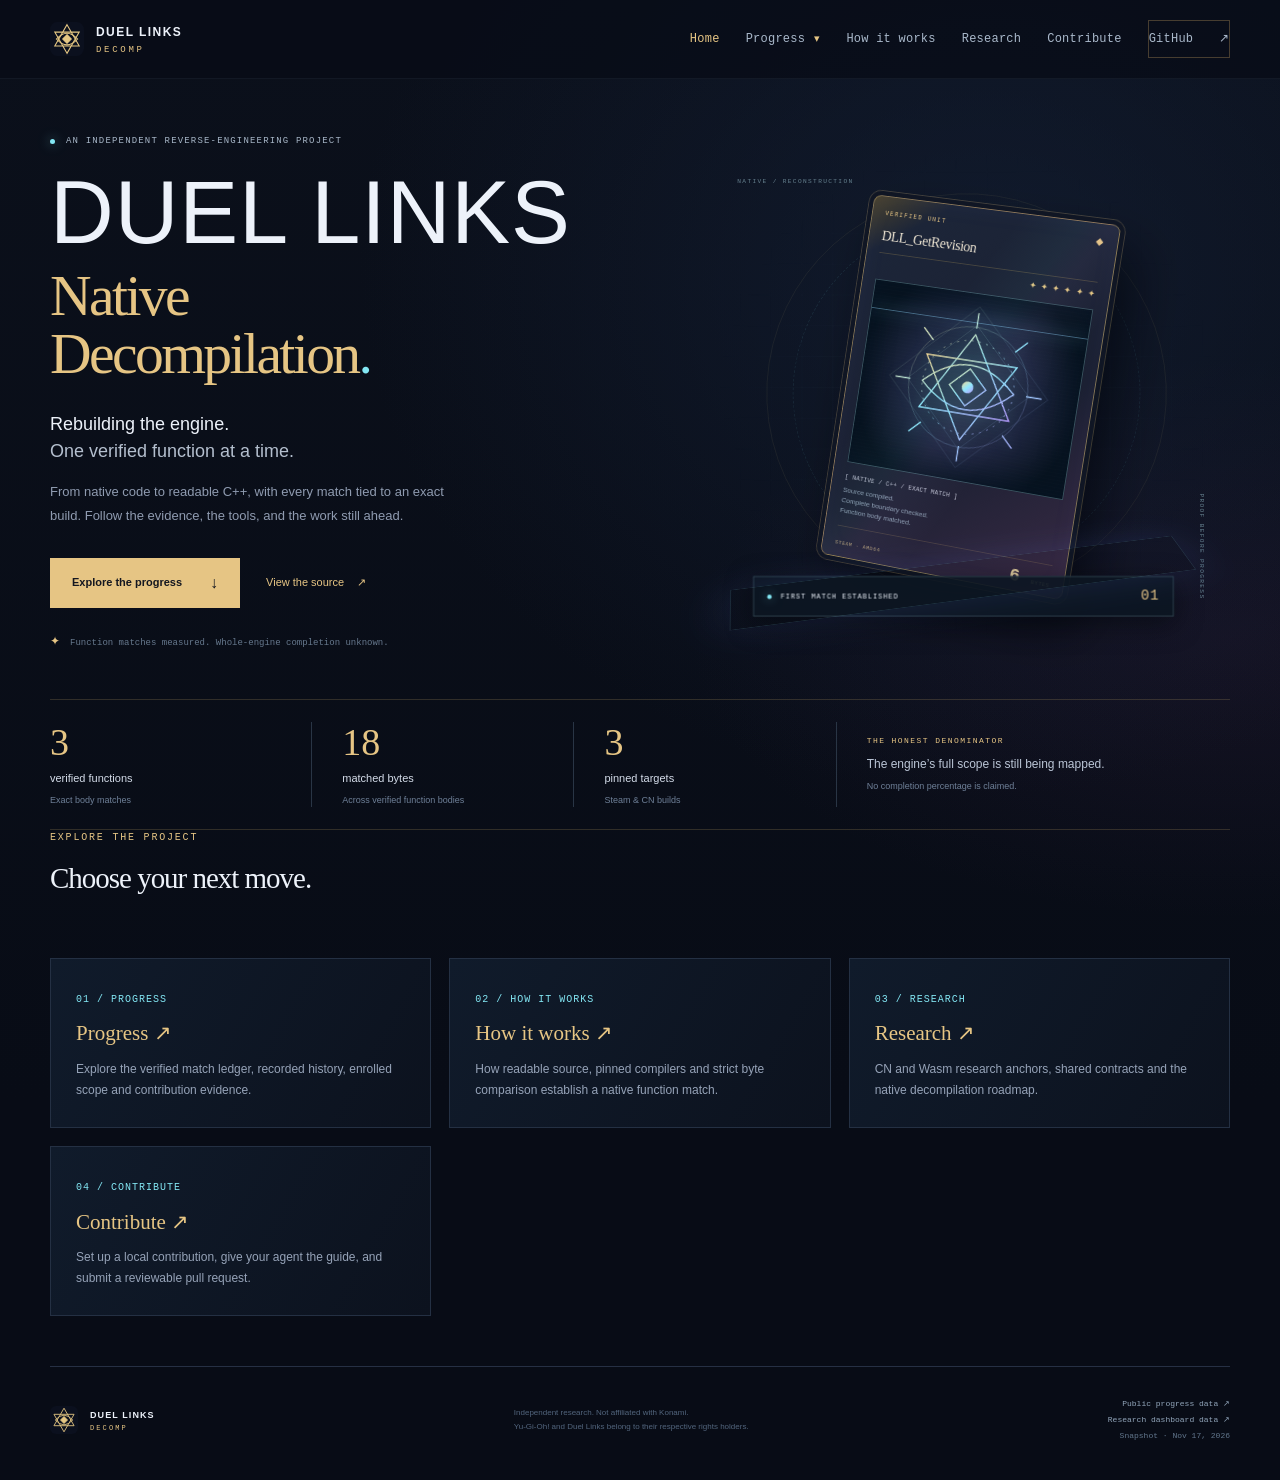
==== commit cf178f34: "Match buffer-size exports and record verified enrollment dates" ====
--- a/site/index.html
+++ b/site/index.html
@@ -48,8 +48,8 @@
 
 
 <section id="stats" class="stat-strip section-shell" aria-label="Verified project progress">
-      <div><span class="stat-number" id="function-count">1</span><span>verified function<span id="function-plural"></span></span><small>Exact body matches</small></div>
-      <div><span class="stat-number" id="byte-count">6</span><span>matched bytes</span><small>Across verified function bodies</small></div>
+      <div><span class="stat-number" id="function-count">3</span><span>verified function<span id="function-plural">s</span></span><small>Exact body matches</small></div>
+      <div><span class="stat-number" id="byte-count">18</span><span>matched bytes</span><small>Across verified function bodies</small></div>
       <div><span class="stat-number" id="target-count">3</span><span>pinned targets</span><small>Steam &amp; CN builds</small></div>
       <div class="stat-note"><span class="eyebrow">The honest denominator</span><p>The engine’s full scope is still being mapped.</p><small>No completion percentage is claimed.</small></div>
     </section>
@@ -62,7 +62,7 @@
     <p>Independent research. Not affiliated with Konami.<br>Yu-Gi-Oh! and Duel Links belong to their respective rights holders.</p>
     <div><a href="./progress.json">Public progress data ↗</a><a href="./dashboard.json">Research dashboard data ↗</a><span id="updated-at">Snapshot · 2026-11-17</span></div>
   </footer>
-  <script type="application/json" id="initial-progress">{"schema_version":1,"updated":"2026-11-17","project":{"name":"Duel Links Native Decompilation","repo_url":"https://github.com/ElderLich/Duel-Links-Decomp","branch":"main"},"summary":{"verified_functions":1,"matched_body_bytes":6,"engine_total_functions":null,"engine_total_bytes":null,"completion_percent":null,"ignored_receipts":0,"negative_control":"passed"},"targets":[{"id":"cn-arm64-10.10.1032","label":"CN / 10.10.1032","platform":"cn","format":"elf","architecture":"arm64","sha256":"b3a348dbf1e2be1bbbd243bbf1dcf4287abf611688c831e86a5bbf75ca501621","image_bytes":23213296,"toolchain_note":"Android ARM64. Exact compiler and link recipe unresolved."},{"id":"steam-current","label":"Steam / current","platform":"steam","format":"pe","architecture":"amd64","sha256":"66193d0d12f5fb5ef2fb9f5df1dfd6defae1432c9336ce6880e44190f7eb1ca7","image_bytes":22406656,"toolchain_note":"MSVC 14.44 bootstrap; original compiler flags unresolved."},{"id":"steam-previous","label":"Steam / previous","platform":"steam","format":"pe","architecture":"amd64","sha256":"c42d35d34ceb543b159c9b8c3d4e9a55243a5898d75a09efc0bf7d73b3cb5b26","image_bytes":22266880,"toolchain_note":"Historical target. Addresses and matches are version-specific."}],"units":[{"name":"DLL_GetRevision","target":"steam-current","status":"matched","body_bytes":6,"boundary":"leaf-return-u32","original_rva":"0x2060","body_sha256":"e0eb3a7561c4076d7bec30953d095dcf3fa0b2a68f8eb60961258e95e548a201","target_sha256":"66193d0d12f5fb5ef2fb9f5df1dfd6defae1432c9336ce6880e44190f7eb1ca7","source":{"path":"Source/revision.cpp","sha256":"0a36a897b0fa03c80577fc7685ca4a226dff5363f795685b96e373e6fc8e8950"},"inputs":[{"path":"Source/revision.cpp","sha256":"0a36a897b0fa03c80577fc7685ca4a226dff5363f795685b96e373e6fc8e8950"},{"path":"include/duel_exports.h","sha256":"ec6172718f5569a27dbdd46cb61d72a489c7daa68bc89ccfb8da0cd62c664ab3"}],"receipt_sha256":"72cb70ef118ebf1b5d81dc44021b5d480d5390e9dbd640cb4688ad281de6995d","gate_sha256":"2daec81ec669c02123e5a09011f48bb1351345a50e2387cee5275de76439275a","recipe_sha256":"7c3962977d990e9633d2cfffa2eb2287b6743cf1cc2c18de0e90b8c4f01996c4"}],"references":{"host_bindings":3980,"verified_export_contracts":154,"shared_exports":234,"active_wasm_imports":301,"newly_recovered_card_references":20,"bridge_receipt_sha256":"230e4c2730bc2598dc8ea1ea5d38266f4057228b359fbe5c4206bde585f81c0e","contracts_receipt_sha256":"c2da7dea25a1564812057a3761bb196a84823f6af1d6137a134728c655075b58","card_reference_receipt_sha256":"b1677eb1185b1e3e777ed3d7f8aba3df473c5ffb23ad85bc63174850472f16c0"}}</script>
-  <script type="application/json" id="initial-dashboard">{"schema_version":1,"project":{"name":"Duel Links Native Decompilation","repo_url":"https://github.com/ElderLich/Duel-Links-Decomp","branch":"main"},"integration":{"id":"20261117T182921Z-cd8aab623ee54b4fa2a9eaba9c2c9ab2","completed_at":"2026-11-17T18:29:22.529730Z","status":"passed","verification":"local-native-full-enrolled-scope","ci_verification":"consistency-only-no-native-binaries","snapshot_sha256":"2a070b75dd229a30ffb4d524ce350e303261d05ef04de3a55e5bdf67e3bd99e2"},"scope":{"inventory_complete":false,"enrolled_units":1,"enrolled_body_bytes":6,"integrated_units":1,"integrated_body_bytes":6,"pending_units":0,"pending_body_bytes":0,"engine_total_units":null,"engine_total_body_bytes":null,"engine_completion_percent":null},"targets":[{"id":"cn-arm64-10.10.1032","label":"CN / 10.10.1032","platform":"cn","sha256":"b3a348dbf1e2be1bbbd243bbf1dcf4287abf611688c831e86a5bbf75ca501621","enrolled_units":0,"enrolled_body_bytes":0,"integrated_units":0,"integrated_body_bytes":0,"pending_units":0,"pending_body_bytes":0},{"id":"steam-current","label":"Steam / current","platform":"steam","sha256":"66193d0d12f5fb5ef2fb9f5df1dfd6defae1432c9336ce6880e44190f7eb1ca7","enrolled_units":1,"enrolled_body_bytes":6,"integrated_units":1,"integrated_body_bytes":6,"pending_units":0,"pending_body_bytes":0},{"id":"steam-previous","label":"Steam / previous","platform":"steam","sha256":"c42d35d34ceb543b159c9b8c3d4e9a55243a5898d75a09efc0bf7d73b3cb5b26","enrolled_units":0,"enrolled_body_bytes":0,"integrated_units":0,"integrated_body_bytes":0,"pending_units":0,"pending_body_bytes":0}],"units":[{"id":"steam-current:DLL_GetRevision","name":"DLL_GetRevision","target":"steam-current","source":"Source/revision.cpp","original_rva":"0x2060","body_bytes":6,"status":"integrated","first_accepted_date":"2026-11-17","contributor":null,"model":null}],"daily_trend":[{"date":"2026-11-17","accepted_units":1,"accepted_body_bytes":6,"cumulative_units":1,"cumulative_body_bytes":6}],"size_map":[{"id":"steam-current:DLL_GetRevision","name":"DLL_GetRevision","target":"steam-current","source":"Source/revision.cpp","body_bytes":6,"status":"integrated"}],"contributors":[{"id":"unknown","label":"Unknown / unrecorded","units":1,"body_bytes":6}],"models":[{"id":"unknown","label":"Unknown / unrecorded","units":1,"body_bytes":6}],"milestones":[{"id":"full-enrolled-integration","date":"2026-11-17","label":"All enrolled units rebuilt and matched","units":1,"body_bytes":6}],"limitations":["Full enrolled-scope success is not whole-engine completion; the native inventory denominator is unknown.","CI validates committed source, recipe, toolchain pins and ledger consistency. It cannot independently match private native binaries.","First acceptance dates show the first recorded publication day, bound to the original receipt and published snapshot; no precise original acceptance time was recorded.","Contributor and model attribution are unknown where no historical evidence was recorded. Token, cost and visitor data are not collected."]}</script>
+  <script type="application/json" id="initial-progress">{"schema_version":1,"updated":"2026-11-17","project":{"name":"Duel Links Native Decompilation","repo_url":"https://github.com/ElderLich/Duel-Links-Decomp","branch":"main"},"summary":{"verified_functions":3,"matched_body_bytes":18,"engine_total_functions":null,"engine_total_bytes":null,"completion_percent":null,"ignored_receipts":0,"negative_control":"passed"},"targets":[{"id":"cn-arm64-10.10.1032","label":"CN / 10.10.1032","platform":"cn","format":"elf","architecture":"arm64","sha256":"b3a348dbf1e2be1bbbd243bbf1dcf4287abf611688c831e86a5bbf75ca501621","image_bytes":23213296,"toolchain_note":"Android ARM64. Exact compiler and link recipe unresolved."},{"id":"steam-current","label":"Steam / current","platform":"steam","format":"pe","architecture":"amd64","sha256":"66193d0d12f5fb5ef2fb9f5df1dfd6defae1432c9336ce6880e44190f7eb1ca7","image_bytes":22406656,"toolchain_note":"MSVC 14.44 bootstrap; original compiler flags unresolved."},{"id":"steam-previous","label":"Steam / previous","platform":"steam","format":"pe","architecture":"amd64","sha256":"c42d35d34ceb543b159c9b8c3d4e9a55243a5898d75a09efc0bf7d73b3cb5b26","image_bytes":22266880,"toolchain_note":"Historical target. Addresses and matches are version-specific."}],"units":[{"name":"DLL_GetRevision","target":"steam-current","status":"matched","body_bytes":6,"boundary":"leaf-return-u32","original_rva":"0x2060","body_sha256":"e0eb3a7561c4076d7bec30953d095dcf3fa0b2a68f8eb60961258e95e548a201","target_sha256":"66193d0d12f5fb5ef2fb9f5df1dfd6defae1432c9336ce6880e44190f7eb1ca7","source":{"path":"Source/revision.cpp","sha256":"0a36a897b0fa03c80577fc7685ca4a226dff5363f795685b96e373e6fc8e8950"},"inputs":[{"path":"Source/revision.cpp","sha256":"0a36a897b0fa03c80577fc7685ca4a226dff5363f795685b96e373e6fc8e8950"},{"path":"include/duel_exports.h","sha256":"ec6172718f5569a27dbdd46cb61d72a489c7daa68bc89ccfb8da0cd62c664ab3"}],"receipt_sha256":"9dcdfebe9b8fbc0cc2f55f67aba24c433dc52e2d196e4dd19d648969bb1f3cef","gate_sha256":"2daec81ec669c02123e5a09011f48bb1351345a50e2387cee5275de76439275a","recipe_sha256":"7c3962977d990e9633d2cfffa2eb2287b6743cf1cc2c18de0e90b8c4f01996c4"},{"name":"DLL_DuelGetBackupSize","target":"steam-current","status":"matched","body_bytes":6,"boundary":"leaf-return-u32","original_rva":"0x4f70","body_sha256":"ef7aec72c36cec2dad9ae2e678899b0a16697372c40e57bb0f0f9df7b24b8901","target_sha256":"66193d0d12f5fb5ef2fb9f5df1dfd6defae1432c9336ce6880e44190f7eb1ca7","source":{"path":"Source/buffer_sizes.cpp","sha256":"8394aff91a029caefa3658dd9883d69188bfe493c668c4765463274e7919e8e5"},"inputs":[{"path":"Source/buffer_sizes.cpp","sha256":"8394aff91a029caefa3658dd9883d69188bfe493c668c4765463274e7919e8e5"}],"receipt_sha256":"a68559d12948f4e331001a402c872b1a6b50031d18591ee011b7069865c277c0","gate_sha256":"2daec81ec669c02123e5a09011f48bb1351345a50e2387cee5275de76439275a","recipe_sha256":"75459f98c0d282b043c64cbb86a2e7897e17dc5cf6fe59fb8a7b333455b6adce"},{"name":"DLL_CardRareGetBufferSize","target":"steam-current","status":"matched","body_bytes":6,"boundary":"leaf-return-u32","original_rva":"0x5d90","body_sha256":"157950e51457f98e1c693180599aae14a966188c3e845be18366a7e62777935f","target_sha256":"66193d0d12f5fb5ef2fb9f5df1dfd6defae1432c9336ce6880e44190f7eb1ca7","source":{"path":"Source/buffer_sizes.cpp","sha256":"8394aff91a029caefa3658dd9883d69188bfe493c668c4765463274e7919e8e5"},"inputs":[{"path":"Source/buffer_sizes.cpp","sha256":"8394aff91a029caefa3658dd9883d69188bfe493c668c4765463274e7919e8e5"}],"receipt_sha256":"a68559d12948f4e331001a402c872b1a6b50031d18591ee011b7069865c277c0","gate_sha256":"2daec81ec669c02123e5a09011f48bb1351345a50e2387cee5275de76439275a","recipe_sha256":"75459f98c0d282b043c64cbb86a2e7897e17dc5cf6fe59fb8a7b333455b6adce"}],"references":{"host_bindings":3980,"verified_export_contracts":154,"shared_exports":234,"active_wasm_imports":301,"newly_recovered_card_references":20,"bridge_receipt_sha256":"230e4c2730bc2598dc8ea1ea5d38266f4057228b359fbe5c4206bde585f81c0e","contracts_receipt_sha256":"c2da7dea25a1564812057a3761bb196a84823f6af1d6137a134728c655075b58","card_reference_receipt_sha256":"b1677eb1185b1e3e777ed3d7f8aba3df473c5ffb23ad85bc63174850472f16c0"}}</script>
+  <script type="application/json" id="initial-dashboard">{"schema_version":1,"project":{"name":"Duel Links Native Decompilation","repo_url":"https://github.com/ElderLich/Duel-Links-Decomp","branch":"main"},"integration":{"id":"20261117T190401Z-2c70e5a21cfa47fab440e8132eaded8f","completed_at":"2026-11-17T19:04:03.116307Z","status":"passed","verification":"local-native-full-enrolled-scope","ci_verification":"consistency-only-no-native-binaries","snapshot_sha256":"4752a4cead1403b04877269c0afc7bd409d7cdeeafbed59c659a5651c473683b"},"scope":{"inventory_complete":false,"enrolled_units":3,"enrolled_body_bytes":18,"integrated_units":3,"integrated_body_bytes":18,"pending_units":0,"pending_body_bytes":0,"engine_total_units":null,"engine_total_body_bytes":null,"engine_completion_percent":null},"targets":[{"id":"cn-arm64-10.10.1032","label":"CN / 10.10.1032","platform":"cn","sha256":"b3a348dbf1e2be1bbbd243bbf1dcf4287abf611688c831e86a5bbf75ca501621","enrolled_units":0,"enrolled_body_bytes":0,"integrated_units":0,"integrated_body_bytes":0,"pending_units":0,"pending_body_bytes":0},{"id":"steam-current","label":"Steam / current","platform":"steam","sha256":"66193d0d12f5fb5ef2fb9f5df1dfd6defae1432c9336ce6880e44190f7eb1ca7","enrolled_units":3,"enrolled_body_bytes":18,"integrated_units":3,"integrated_body_bytes":18,"pending_units":0,"pending_body_bytes":0},{"id":"steam-previous","label":"Steam / previous","platform":"steam","sha256":"c42d35d34ceb543b159c9b8c3d4e9a55243a5898d75a09efc0bf7d73b3cb5b26","enrolled_units":0,"enrolled_body_bytes":0,"integrated_units":0,"integrated_body_bytes":0,"pending_units":0,"pending_body_bytes":0}],"units":[{"id":"steam-current:DLL_CardRareGetBufferSize","name":"DLL_CardRareGetBufferSize","target":"steam-current","source":"Source/buffer_sizes.cpp","original_rva":"0x5d90","body_bytes":6,"status":"integrated","first_accepted_date":"2026-11-17","contributor":null,"model":null},{"id":"steam-current:DLL_DuelGetBackupSize","name":"DLL_DuelGetBackupSize","target":"steam-current","source":"Source/buffer_sizes.cpp","original_rva":"0x4f70","body_bytes":6,"status":"integrated","first_accepted_date":"2026-11-17","contributor":null,"model":null},{"id":"steam-current:DLL_GetRevision","name":"DLL_GetRevision","target":"steam-current","source":"Source/revision.cpp","original_rva":"0x2060","body_bytes":6,"status":"integrated","first_accepted_date":"2026-11-17","contributor":null,"model":null}],"daily_trend":[{"date":"2026-11-17","accepted_units":3,"accepted_body_bytes":18,"cumulative_units":3,"cumulative_body_bytes":18}],"size_map":[{"id":"steam-current:DLL_CardRareGetBufferSize","name":"DLL_CardRareGetBufferSize","target":"steam-current","source":"Source/buffer_sizes.cpp","body_bytes":6,"status":"integrated"},{"id":"steam-current:DLL_DuelGetBackupSize","name":"DLL_DuelGetBackupSize","target":"steam-current","source":"Source/buffer_sizes.cpp","body_bytes":6,"status":"integrated"},{"id":"steam-current:DLL_GetRevision","name":"DLL_GetRevision","target":"steam-current","source":"Source/revision.cpp","body_bytes":6,"status":"integrated"}],"contributors":[{"id":"unknown","label":"Unknown / unrecorded","units":3,"body_bytes":18}],"models":[{"id":"unknown","label":"Unknown / unrecorded","units":3,"body_bytes":18}],"milestones":[{"id":"full-enrolled-integration","date":"2026-11-17","label":"All enrolled units rebuilt and matched","units":3,"body_bytes":18}],"limitations":["Full enrolled-scope success is not whole-engine completion; the native inventory denominator is unknown.","CI validates committed source, recipe, toolchain pins and ledger consistency. It cannot independently match private native binaries.","First recorded dates retain their evidence basis: the initial pilot uses its historical publication day; later units use a fresh verified local enrollment timestamp. Rebuilds do not add progress again.","Contributor and model attribution are unknown where no historical evidence was recorded. Token, cost and visitor data are not collected."]}</script>
 </body>
 </html>
